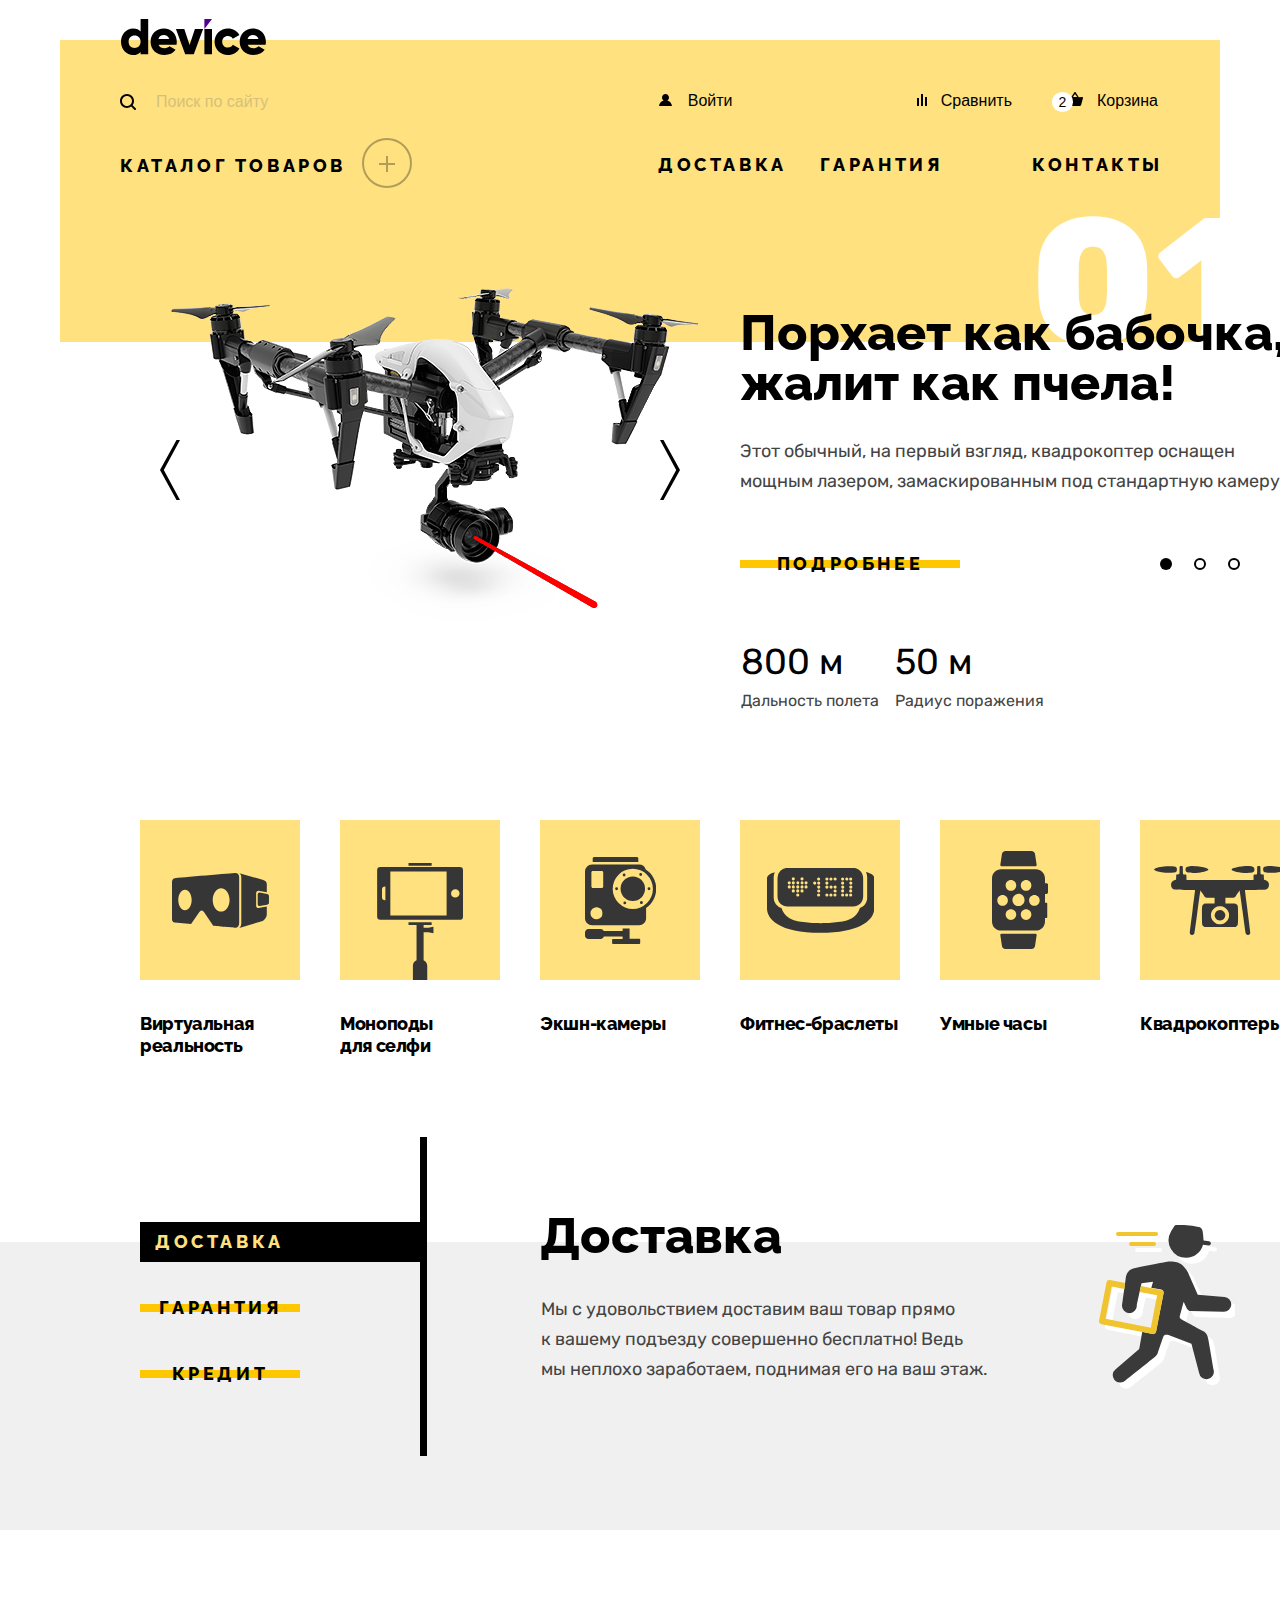
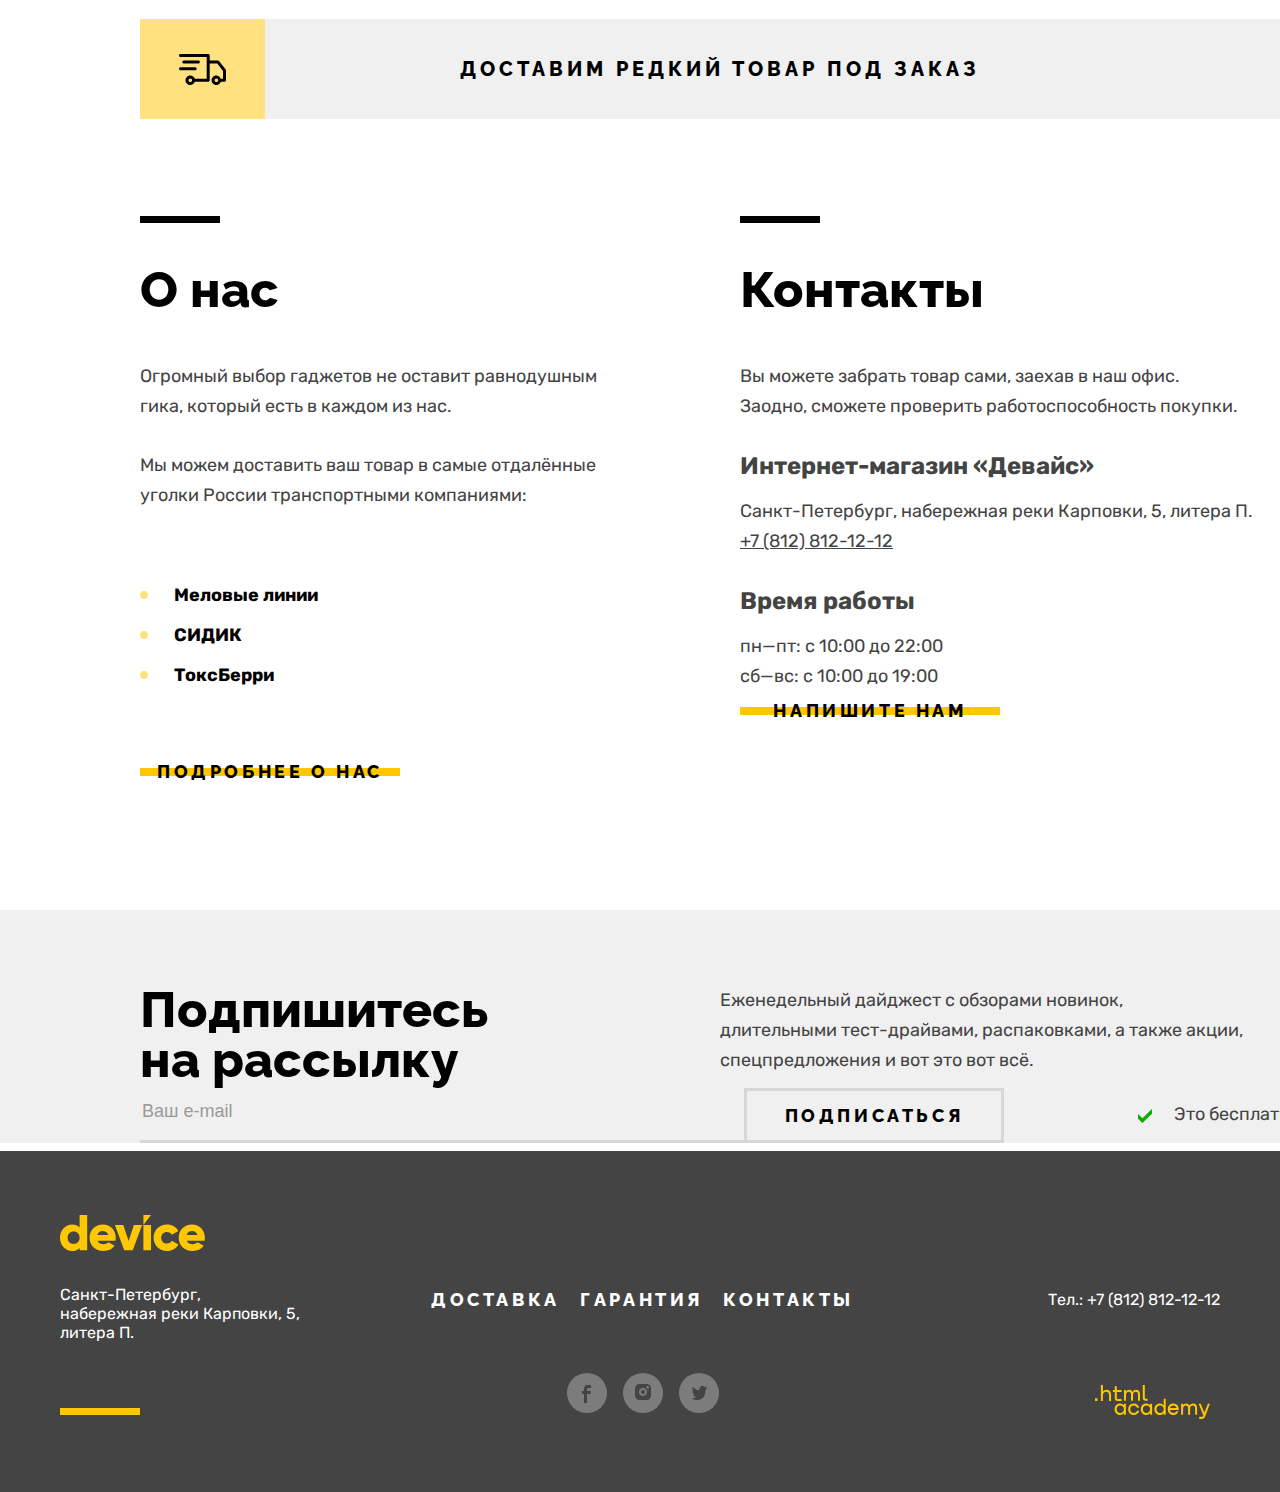
==== index.html @ 09ac743a "то, что есть на данный момент" ====
<!DOCTYPE html>
<html lang="ru">

<head>
  <meta charset="utf-8">
  <title>HTML Academy: Девайс</title>
  <link rel="stylesheet" href="styles/styles.css">
  <link rel="stylesheet" href="styles/styles-modal.css">

</head>

<body>

  <!--====== PAGE-HEADER ======-->
  <header class="page-header">
    <h1 class="visually-hidden">Онлайн-магазин Девайс</h1>
    <div class="header-container">
      <nav class="navigation">
        <a class="logo-device" href="#"><img class="logo" src="images/logo/logo-black.svg"
            alt="Логотип онлайн-магазина Девайс." width="145" height="36"></a>
        <ul class="main-navigation reset-list">
          <li class="navigation-site">
            <form class="search" action="htpps://echo.html-academy.ru//" method="post">
              <div class="search-container">
                <input class="search-box" type="text" id="search-query" name="search-field"
                  placeholder="Поиск по сайту">
                <button class="search-button" type="submit">
                  <span class="search-button-text">Найти</span>
                </button>
              </div>
            </form>
          </li>
          <li class="navigation-site">
            <a class="catalog" href="catalog.html">Каталог товаров</a>

            <!--====== SUBCATALOG ======-->

            <div class="subcatalog-background">
              <ul class="subcatalog reset-list">
                <div class="column-1">
                  <li class="subcatalog-category">

                    <a class="subcatalog-category-item" href="#">Виртуальная реальность</a>
                  </li>
                  <li class="subcatalog-category">

                    <a class="subcatalog-category-item" href="#">Моноподы для селфи</a>
                  </li>
                  <li class="subcatalog-category">

                    <a class="subcatalog-category-item" href="#">Экшн-камеры</a>
                  </li>
                </div>
                <div class="column-2">
                  <li class="subcatalog-category">

                    <a class="subcatalog-category-item" href="#">Фитнес-браслеты</a>
                  </li>
                  <li class="subcatalog-category">

                    <a class="subcatalog-category-item" href="#">Умные часы</a>
                  </li>
                </div>
                <div class="column-3">
                  <li class="subcatalog-category">

                    <a class="subcatalog-category-item" href="#">Квадрокоптеры</a>
                  </li>
                </div>
              </ul>
            </div>
          </li>

        </ul>
      </nav>
      <section class="user-nav">
        <div class="navigation-user-container">
          <h2 class="visually-hidden">Интерфейс пользователя</h2>
          <ul class="navigation-list reset-list">
            <li class="navigation-user">
              <button class="login-link" href="#">
                <span class="navigation-user-text">
                  Войти
                </span>
              </button>
            </li>
            <li class="navigation-user">
              <button class="compare" href="#">
                <span class="navigation-user-text">
                  Сравнить
                </span>
              </button>
            </li>
            <li class="navigation-user">
              <button class="basket navigation-user-text" href="#">
                <span class="counter">2</span>
                Корзина
              </button>

              <!--====== BASKET ======-->
              <div class="basket-popover">
                <div class="basket-wrapper">
                  <div class="basket-content">

                      <ul class="basket-items reset-list">
                        <li class="basket-item">
                          <a class="previev-link" href="product.html">
                            <img class="previev" src="images/catalog/selfi-palka.jpg" alt="Любительская селфи-палка." width="41"
                            height="43">
                          </a>

                          <a class="basket-item-name" href="product.html">Любительская<br>селфи-палка</a>
                          <button class="delete-item">
                            <svg width="11" height="11" viewBox="0 0 26 26" fill="none" xmlns="http://www.w3.org/2000/svg">
                              <path d="M26 3L23 0L13 10L3 0L0 3L10 13L0 23L3 26L13 16L23 26L26 23L16 13L26 3Z" fill="#FFFFFF" />
                            </svg>
                            <span class="visually-hidden">Удалить из корзины.</span>
                          </button>
                        </li>
                        <li class="basket-item">
                          <a class="previev-link" href="product.html">
                          <img class="previev" src="images/catalog/professionalnaya-selfi-palka.jpg"
                            alt="Профессиональная селфи-палка." width="41" height="43">
                          </a>
                          <a class="basket-item-name" href="product.html">Профессиональная селфи-палка</a>
                          <button class="delete-item">
                            <svg width="11" height="11" viewBox="0 0 26 26" fill="none" xmlns="http://www.w3.org/2000/svg">
                              <path d="M26 3L23 0L13 10L3 0L0 3L10 13L0 23L3 26L13 16L23 26L26 23L16 13L26 3Z" fill="#FFFFFF" />
                            </svg>
                            <span class="visually-hidden">Удалить из корзины.</span>
                          </button>
                        </li>
                      </ul>

                    <div class="summ">
                      <p class="goods">Товаров: 2</p>
                      <p class="goods">Сумма: 2000 ₽</p>
                    </div>
                    <button class="open-basket">
                      <span class="open-basket-text">Открыть корзину</span>
                    </button>
                  </div>
                </div>
              </div>
            </li>
          </ul>
        </div>
        <div class="site-nav">
          <h2 class="visually-hidden">Информация</h2>
          <ul class="info-list reset-list">
            <li class="information">
              <a class="information-delivery" href="delivery.html">Доставка</a>
            </li>
            <li class="information">
              <a class="information-guarantee" href="Guarantee.html">Гарантия</a>
            </li>
            <li class="information">
              <a class="information-contacts" href="contacts.html">Контакты</a>
            </li>
          </ul>
        </div>
      </section>
    </div>
  </header>
  <main class="main-container main-index">

    <!--====== SLAIDER ======-->

    <div class="page-container">

      <section class="products-slider active">
        <img class="slider-photo-img" src="images/quadrocopter.png" alt="Квадрокоптер." width="560" height="560">
        <div class="slider-controls">
          <button class="slider-button slider-prev" type="button">
            <span class="visually-hidden">предыдущий товар</span>
          </button>
          <button class="slider-button slider-next" type="button">
            <span class="visually-hidden">следующий товар</span>
          </button>
        </div>

        <div class="slider-info">
          <h2 class="slogan slogan-quadro">Порхает как бабочка, жалит как пчела!</h2>
          <p class="product-description">Этот обычный, на первый взгляд, квадрокоптер оснащен мощным лазером,
            замаскированным под стандартную камеру.</p>
          <div class="slaider-pagination-container">
            <button class="universal-button" type="button">
              <span class="background-universal-button">
                Подробнее
              </span>
              </button>
            <ol class="slaider-pagination reset-list">
              <li class="slaider-pagination-item">
                <button class="slaider-pagination-button-selected reset-list" type="button"></button>
                <span class="visually-hidden">Слайд квадрокоптер</span>
              </li>
              <li class="slaider-pagination-item">
                <button class="slaider-pagination-button reset-list" type="button"></button>
                <span class="visually-hidden">Слайд фитнесс-браслет</span>
              </li>
              <li class="slaider-pagination-item">
                <button class="slaider-pagination-button reset-list" type="button"></button>
                <span class="visually-hidden">Слайд Палка для селфи</span>
              </li>
            </ol>
          </div>
          <table class="item-characteristics">
            <tr class="table-header">
              <td>800 м</td>
              <td>50 м</td>
            </tr>
            <tr class="table-row">
              <td>Дальность полета</td>
              <td>Радиус поражения</td>
            </tr>
          </table>
        </div>
      </section>


      <section class="products-slider unactive">
        <img class="slider-photo-img" src="images/slider-whatch.png" alt="Умные часы." width="560" height="560">
        <div class="slider-controls">
          <button class="slider-button slider-prev" type="button">
            <span class="visually-hidden">предыдущий товар</span>
          </button>
          <button class="slider-button slider-next" type="button">
            <span class="visually-hidden">следующий товар</span>
          </button>
        </div>

        <div class="slider-info">
          <h2 class="slogan slogan-whatch">Худеем<br>правильно!</h2>
          <p class="product-description">Мотивирующие фитнес-браслеты помогут найти в себе силы не пропускать занятия и
            соблюдать диету.</p>
          <div class="slaider-pagination-container">
            <a href="#" class="yellow-button">
              <span class="background-button">
                Подробнее
              </span>
            </a>
            <ol class="slaider-pagination reset-list">
              <li class="slaider-pagination-item">
                <button class="slaider-pagination-button reset-list" type="button"></button>
                <span class="visually-hidden">Слайд квадрокоптер</span>
              </li>
              <li class="slaider-pagination-item">
                <button class="slaider-pagination-button-selected reset-list" type="button"></button>
                <span class="visually-hidden">Слайд фитнесс-браслет</span>
              </li>
              <li class="slaider-pagination-item">
                <button class="slaider-pagination-button reset-list" type="button"></button>
                <span class="visually-hidden">Слайд Палка для селфи</span>
              </li>
            </ol>
          </div>
          <table class="item-characteristics">
            <tr class="table-header">
              <td>48 часов</td>

            </tr>
            <tr class="table-row">
              <td>Без подзарядки</td>

            </tr>
          </table>
        </div>
      </section>


      <section class="products-slider unactive">
        <img class="slider-photo-img" src="images/slider-selfi.png" alt="Селфи-палка." width="560" height="560">
        <div class="slider-controls">
          <button class="slider-button slider-prev" type="button">
            <span class="visually-hidden">предыдущий товар</span>
          </button>
          <button class="slider-button slider-next" type="button">
            <span class="visually-hidden">следующий товар</span>
          </button>
        </div>

        <div class="slider-info">
          <h2 class="slogan slogan-selfi">Делай селфи,<br>как Бен Стиллер!</h2>
          <p class="product-description">Самая длинная палка для селфи доступна в нашем магазине. Восемь (Восемь, Карл!)
            метров длиной и весом всего 5 кг.</p>
          <div class="slaider-pagination-container">
            <a href="#" class="yellow-button">
              <span class="background-button">
                Подробнее
              </span>
            </a>
            <ol class="slaider-pagination reset-list">
              <li class="slaider-pagination-item">
                <button class="slaider-pagination-button reset-list" type="button"></button>
                <span class="visually-hidden">Слайд квадрокоптер</span>
              </li>
              <li class="slaider-pagination-item">
                <button class="slaider-pagination-button reset-list" type="button"></button>
                <span class="visually-hidden">Слайд фитнесс-браслет</span>
              </li>
              <li class="slaider-pagination-item">
                <button class="slaider-pagination-button-selected reset-list" type="button"></button>
                <span class="visually-hidden">Слайд Палка для селфи</span>
              </li>
            </ol>
          </div>
          <table class="item-characteristics">
            <tr class="table-header">
              <td style="width: 158px;">8,5 м</td>
              <td style="width: 138px;">5 кг</td>
              <td style="width: 138px;">Карбон</td>
            </tr>
            <tr class="table-row">
              <td>Длина палки</td>
              <td>Вес палки</td>
              <td>Материал</td>
            </tr>
          </table>
        </div>
      </section>

      <!--====== POPULAR PRODUCTS======-->

      <section class="popular-products-section">
        <h2 class="visually-hidden">Популярные товары</h2>
        <ul class="popular-products reset-list">
          <li class="products-category">
            <div class="background-popular background-popular-vr"></div>
            <a class="products-category-item" href="#">
              Виртуальная реальность
            </a>
          </li>
          <li class="products-category">
            <div class="background-popular background-popular-ms"></div>
            <a class="products-category-item" href="#">
              Моноподы<br>для селфи
            </a>
          </li>
          <li class="products-category">
            <div class="background-popular background-popular-ec"></div>
            <a class="products-category-item" href="#">
              Экшн-камеры
            </a>
          </li>
          <li class="products-category">
            <div class="background-popular background-popular-fb"></div>
            <a class="products-category-item" href="#">
              Фитнес-браслеты
            </a>
          </li>
          <li class="products-category">
            <div class="background-popular background-popular-sw"></div>
            <a class="products-category-item" href="#">
              Умные часы
            </a>
          </li>
          <li class="products-category">
            <div class="background-popular background-popular-qq"></div>
            <a class="products-category-item" href="#">
              Квадрокоптеры
            </a>
          </li>
        </ul>
      </section>

      <!--====== DELIVERY-WARRANTY-CREDIT ======-->

      <section class="service-container">
        <div class="service-container-text">
          <div class="service-item-container">
            <ul class="services reset-list">
              <li class="service-item">
                <button class="service-button active" type="button">
                <span>
                  Доставка
                </span>
                </button>
              </li>
              <li class="service-item">
                <button class="service-button" type="button">
                  <span class="background-service-button">
                    Гарантия
                  </span>
                </button>
              </li>
              <li class="service-item">
                <button class="service-button" type="button">
                  <span class="background-service-button">
                    Кредит
                  </span>
                </button>
              </li>
            </ul>
          </div>
          <div class="delivery active">
            <h2 class="delivery-header">Доставка</h2>
            <p class="about-delivery">
              Мы с удовольствием доставим ваш товар прямо<br>к вашему подъезду совершенно бесплатно! Ведь<br>мы неплохо
              заработаем, поднимая его на ваш этаж.
            </p>
          </div>
          <div class="delivery">
            <h2 class="warranty-header">Гарантия</h2>
            <p class="about-warranty">
              Если из-за возгорания купленного у нас товара у вас сгорит дом — не переживайте, мы выдадим вам новый.
              Товар, не дом, конечно же.
            </p>
          </div>
          <div class="delivery">
            <h2 class="credit-header">Кредит</h2>
            <p class="about-credit">
              Залезть в долговую яму стало проще! Кредитные консультанты подберут для вас наиболее выгодные условия
              кредита. Выгодные для банка, разумеется.
            </p>
          </div>
        </div>
      </section>

      <!--====== DELIVERY RARE ITEM ======-->

      <div class="rare-item">
        <button class="delivery-rare-item">
          <span class="delivery-rare-item-text">
            Доставим редкий товар под заказ
          </span>
          </button>
      </div>

      <!--====== ABOUT COMPANY ======-->

      <div class="about-us-container">
        <section class="advantages">
          <h2 class="about-us">О нас</h2>
          <div class="about-us-description">
            <p class="p">Огромный выбор гаджетов не оставит равнодушным гика, который есть в каждом из нас.</p>
            <p class="p">Мы можем доставить ваш товар в самые отдалённые уголки России транспортными компаниями:</p>
          </div>
          <ul class="transport-companies">
            <li class="company-list">Меловые линии</li>
            <li class="company-list">СИДИК</li>
            <li class="company-list">ТоксБерри</li>
          </ul>
          <button class="universal-button universal-button-about-us" type="button">
            <span class="background-universal-button">
              Подробнее о нас
            </span>
            </button>
        </section>

        <!--====== CONTACTS ======-->

        <section class="contacts">
          <h2 class="contacts-title">Контакты</h2>
          <span class="contacts-title-description">
            Вы можете забрать товар сами, заехав в наш офис.<br>Заодно, сможете проверить работоспособность покупки.
          </span>
          <h3 class="contacts-subtitle">Интернет-магазин «Девайс»</h3>
          <address>
            <p class="contacts-adress reset-list">Санкт-Петербург, набережная реки Карповки, 5, литера П.</p>
            <a class="contacts-phone reset-list" href="tel:88128121212">+7 (812) 812-12-12</a>
          </address>
          <h3 class="working-hours reset-list">Время работы</h3>
          <ul class="contacts-shedule reset-list">
            <li class="contacts-shedule">пн—пт: с 10:00 до 22:00</li>
            <li class="contacts-shedule">сб—вс: с 10:00 до 19:00</li>
          </ul>
          <button class="universal-button universal-button-about-us" type="button">
            <span class="background-universal-button">
              Напишите нам
            </span>
            </button>

        </section>
      </div>

      <!--====== SUBSCRIBE ======-->

      <div class="subscribe-container">
        <section class="subscribe-content">
          <div class="subscribe-text">
            <h2 class="subscribe-title">Подпишитесь<br>на рассылку</h2>
            <span class="why-subscribe">Еженедельный дайджест с обзорами новинок,<br>длительными тест-драйвами,
              распаковками, а также акции, спецпредложения и вот это вот всё.
            </span>
          </div>
          <div class="subscribe-form">
            <form class="e-mail-adress" action="htpps://echo.html-academy.ru//" method="post">

              <input class="address-box" type="text" id="e-mail" name="e-mail-adress" placeholder="Ваш e-mail">
              <button class="subscribe-button" type="submit">
                <span class="subscribe-button-text">Подписаться</span>
              </button>
            </form>

            <span class="its-free">Это бесплатно
            </span>
          </div>
        </section>
      </div>

    </div>
  </main>

  <!--====== FOOTER ======-->

  <footer class="page-footer">
    <div class="page-footer-container">
      <section class="logo-container">
        <h2 class="visually-hidden">Онлайн-магазин Девайс.</h2>
        <img class="logo-footer" src="images/logo/logo-yellow.svg" alt="Логотип онлайн-магазина Девайс." width="145"
          height="36">
        <address class="footer-contacts-address">
          <p class="footer-adress">Санкт-Петербург, набережная реки Карповки, 5, литера П.</p>
        </address>
      </section>
      <section class="footer-customer-information">
        <h2 class="visually-hidden">Информация</h2>
        <ul class="footer-info reset-list">
          <li class="footer-information">
            <a class="footer-services" href="delivery.html">Доставка</a>
          </li>
          <li class="footer-information">
            <a class="footer-services" href="Guarantee.html">Гарантия</a>
          </li>
          <li class="footer-information">
            <a class="footer-services" href="contacts.html">Контакты</a>
          </li>
        </ul>

        <div class="social-media">
          <h2 class="visually-hidden">Социальные сети</h2>
          <ul class="footer-social-media-list reset-list">
            <li class="footer-social-media-item">
              <a aria-label="Переход на страницу facebook" class="media-button button-fb"
                href="htpps://facebook.com/htmlcademy/"></a>
            </li>
            <li class="footer-social-media-item">
              <a aria-label="Переход на страницу instagram" class="media-button button-inst"
                href="htpps://instagram.com/htmlcademy/"></a>
            </li>
            <li class="footer-social-media-item">
              <a aria-label="Переход на страницу twitter" class="media-button button-tw" href="htpps://twitter.com/htmlcademy/"></a>
            </li>
          </ul>
        </div>
      </section>
      <section class="footer-phone-container">
        <h2 class="visually-hidden">Телефон онлайн-магазина Девайс.</h2>
        <a aria-label="Позвонить в онлайн-магазин Девайс." class="footer-phone" href="tel:88128121212"> Тел.: +7 (812)
          812-12-12</a>
        <a aria-label="Переход на переход на сайт HTML-Академии" class="logo-html-academy" href="htpps://htmlcademy.ru/">
          <img class="made-in" src="images/logo/html-academy.svg" alt="Логотип HTML-Академия." width="115"
            height="34"></a>
      </section>
    </div>
  </footer>

  <!--====== MODAL ======-->

<section class="modal-window">
  <div class="modal-wrapper">
    <form class="modal">
      <header class="modal-header">
        <h3 class="modal-header-text">
          Доставка под заказ
        </h3>
        <button class="cross" type="button"></button>
      </header>
      <main class="modal-main">
        <div class="form-item width-360">
          <header class="modal-name">
            Ваше имя
          </header>
          <main>
            <input class="modal-input" type="text" placeholder="Имя Фамилия">
          </main>
          <footer class="red-text">
            Пожалуйста, представьтесь
          </footer>
        </div>
        <div class="form-item width-360">
          <header class="modal-e-mail">
            Ваш e-mail:
          </header>
          <main>
            <input class="modal-input" type="text" placeholder="krasotka92@mail.ru">
          </main>
          <footer>
            Забавный у вас адрес
          </footer>
        </div>
        <div class="form-item width-560">
          <header>
            Что нужно привезти:
          </header>
          <main>
            <input class="modal-input" type="text" placeholder="В свободной форме">
          </main>
        </div>
        <div class="form-item form-counter width-160">
          <header class="quantity">
            Количество:
            <button class="info-icon" type="button"></span>
              <span class="modal-pop-up">
                Постараемся найти, сколько нужно. Привезём сколько получится по требованиям к провозу багажа.
              </span>
          </header>

          <main>
            <button class="minus" type="button">
              <svg class="minus-icon" svg width="16" height="2" viewBox="0 0 16 2" fill="none" xmlns="http://www.w3.org/2000/svg">
                <path d="M16 0H0V2H16V0Z" fill="black"/>
              </svg>
              <span class="visually-hidden">Убавить</span>
            </button>
            <input type="text" value="1">
            <button class="plus" type="button">
              <svg class="plus-minus" width="16" height="16" viewBox="0 0 16 16" fill="none" xmlns="http://www.w3.org/2000/svg">
                <path d="M16 7H9V0H7V7H0V9H7V16H9V9H16V7Z" fill="black"/>
                </svg>
              <span class="visually-hidden">Добавить</span>
            </button>
          </main>
        </div>
      </main>
      <footer>
        <button type="submit" class="service-button service-button-modal" type="button">
          <span class="background-service-button">
            Отправить
          </span>
        </button>
      </footer>
    </form>
  </div>
</section>
</body>

</html>
---- styles/styles.css ----
/* ====== FONTS ====== */

@font-face {
  font-family: "rubik";
  font-style: normal;
  font-weight: 400;
  src: url("../fonts/rubik/rubik-400.woff2") format("woff2");
  font-display: swap;
}
@font-face {
  font-family: "rubik";
  font-style: normal;
  font-weight: 700;
  src: url("../fonts/rubik/rubik-700.woff2") format("woff2");
  font-display: swap;
}
@font-face {
  font-family: "rubik";
  font-style: normal;
  font-weight: 800;
  src: url("../fonts/rubik/rubik-800.woff2") format("woff2");
  font-display: swap;
}
@font-face {
  font-family: "raleway";
  font-style: normal;
  font-weight: 800;
  src: url("../fonts/raleway/raleway-800.woff2") format("woff2");
  font-display: swap;
}

/* ====== GLOBAL ====== */

html {
  height: 100%;
}

body {
  display: flex;
  margin: 0;
  padding: 0;
  flex-direction: column;
  font-family: "rubik", "verdana", sans-serif;
  font-size: 18px;
  color: #444444;
  background: #ffffff;
  height: 100%;
}
button {
  border: 0;
  padding: 0;
  outline: 0;
  background-color: transparent;
}

.main-container {
  flex-grow: 1;
  width: 100%;
}

.page-container {
  margin: 0 auto;
}

.visually-hidden {
  position: absolute;
  width: 1px;
  height: 1px;
  margin: -1px;
  border: 0;
  padding: 0;
  clip: rect(0 0 0 0);
  overflow: hidden;
}

.reset-list {
  margin: 0;
  padding: 0;
  list-style: none;
}

/* ====== BUTTONS ====== */

.universal-button {
  display: inline-block;
  position: relative;
  height: 40px;
  width: 220px;
  text-align: center;
  line-height: 20px;
  border: none;
  background: none;
  padding: 0px;
  font-family: "raleway", "verdana", sans-serif;
  font-weight: 800;
  font-style: normal;
  font-size: 18px;
  letter-spacing: 0.2em;
  text-transform: uppercase;
  color: #000000;
  border: none;
  outline: none;
}

.background-universal-button {
  position: absolute;
  display: flex;
  justify-content: center;
  align-items: center;
   width: 100%;
  height: 8px;
  background-color: #ffc700;
  content: " ";
  z-index: 0;
  border: none;
  outline: none;
  transform: translateY(-50%);
}

.universal-button:focus > .background-universal-button {
  background-color: #AF4FFF;
}
.universal-button:hover > .background-universal-button {
  background-color: #ffc700;
  padding: 15px 0;
}
.universal-button:active {
  opacity: 0.3;
}

/* ====== PAGE-HEADER ====== */

.page-header {
  display: flex;
  justify-content: center;
  width: 100%;
}

.header-container {
  display: flex;
  margin: 0 auto;
  margin-top: 40px;
  color: #000000;
  background-color: #ffe17f;
  width: 1160px;
  justify-content: space-between;
}

.navigation-content {
  display: flex;
  background-color: #ffe17f;
}

.navigation {
  position: relative;
  display: flex;
  flex-direction: column;
  padding-right: 23px;
}

.user-nav {
  display: flex;
  flex-direction: column;
  margin-top: 42px;
  margin-bottom: 156px;
  padding-right: 40px;
  width: 100%;
}
.navigation-user:nth-child(1) {
  margin-right: 127px;
}
.navigation-user:nth-child(3) {
  position: relative;
  margin-right: 3px;
}

.navigation-user-container {
  margin-bottom: 23px;

 }

.main-navigation {
  display: flex;
  flex-direction: column;
  margin-top: 20px;
}

.logo-device {
  display: block;
  height: 36px;
  width: 145px;
  padding: 10px;
  margin-top: -31px;
  margin-left: 51px;
}
.logo-device:focus {
  display: block;
  outline: 2px solid #af4fff;
  border-radius: 20px;
}
.navigation-site:nth-child(1) {
  margin-left: 44px;
}
.navigation-site:nth-child(2) {
  margin-left: 50px;
}

.search {
  position: relative;
}
.search::before {
  position: absolute;
  content: url("../images/search.svg");
  width: 16px;
  height: 16px;
  left: 16px;
  z-index: 5;
  top: 8px;
}
.search-container {
  display: flex;
  position: relative;
}
.search-box:focus {
  outline: 2px solid #af4fff;
  border-radius: 20px;
}
.search-box:not(:placeholder-shown) + .search-button {
  display: block;
  outline: 2px solid #000000;
}
.search-box:not(:placeholder-shown) {
  outline: 2px solid #000000;
  border-radius: 20px;
}
.search-box {
  width: 460px;
  border: 0;
  padding-left: 52px;
  padding-top: 10px;
  padding-bottom: 10px;
  background-color: #ffe17f;
}
.search-box::placeholder {
  font-size: 16px;
  line-height: 19px;
  opacity: 0.3;
}
.search-box:hover::placeholder {
  opacity: 0.6;
}

.search-button {
  display: none;
  position: absolute;
  outline: 2px solid #000000;
  border: 0;
  border-radius: 0px 20px 20px 0px;
  padding-top: 8px;
  padding-bottom: 9px;
  width: 158px;
  background-color: #ffe17f;
  font-size: 16px;
  right: 0px;
  top: 0px;
}

.search-button:hover {
  background-color: #000000;
  color: #ffffff;
  border: 0;
}
.search-button:active {
  background-color: #000000;
  color: rgba(255, 255, 255, 0.3);
  border: 0;
}
.search-button:focus {
  color: 2px solid #af4fff;
  border: 0;
}
.catalog:focus {
  outline: 2px solid #af4fff;
  border-radius: 20px;
}
.catalog:hover::before {
  border: 2px solid #000000;
}
.catalog:hover::after {
  content: "";
  background-color: black;
  width: 16px;
  height: 2px;
  margin-top: 8px;
  opacity: 1;
}

.catalog:active {
  opacity: 0.3;
}
.catalog:active::before {
  border: 2px solid #000000;
  opacity: 0.3;
}
.catalog:active::after {
  content: "";
  background-color: black;
  width: 16px;
  height: 2px;
  margin-top: 8px;
}
.catalog:focus:hover {
  outline: none;
  border: none;
}
.catalog {
  position: relative;
  display: block;
  font-family: "raleway", "verdana", sans-serif;
  font-style: normal;
  font-weight: 800;
  font-size: 18px;
  letter-spacing: 0.2em;
  text-transform: uppercase;
  color: #000000;
  text-decoration: none;
  padding: 10px;
  margin-top: 25px;
  width: 230px;
}

.catalog::after {
  position: absolute;
  content: url("../images/plus.svg");
  width: 16px;
  height: 16px;
  left: 269px;
  opacity: 0.3;
}

.catalog::before {
  content: "";
  border: 2px solid rgba(0, 0, 0, 0.3);
  border-radius: 50%;
  width: 46px;
  height: 46px;
  float: right;
  position: absolute;
  margin-left: 242px;
  margin-top: -17px;
}

.login-link::before {
  content: url("../images/user.svg");
  width: 13px;
  height: 12px;
  padding-right: 12px;
}

.login-link {

  padding: 10px;
  padding-left: 18px;
  padding-right: 20px;
}
.login-link:hover {
  opacity: 0.6;
}
.login-link:active {
  opacity: 0.3;
}
.login-link:focus {
  outline: 2px solid #af4fff;
  border-radius: 20px;
}

.compare {
  padding: 10px;
  padding-left: 16px;
  padding-right: 18px;
}
.compare:hover {
  opacity: 0.6;
}
.compare:active {
  opacity: 0.3;
}
.compare:focus {
  outline: 2px solid #af4fff;

  border-radius: 20px;
}

.compare::before {
  content: url("../images/compare.svg");
  width: 10px;
  height: 12px;
  padding-right: 10px;
}

.basket {
padding: 10px;
  position: relative;
  padding-left: 15px;
  padding-right: 19px;
  background-color: transparent;
  border: none;

}
.counter {
  background-color: #ffffff;
  border-radius: 50%;
  display: inline-block;
  font-size: 14px;
  padding: 2px 7px;
  position: absolute;
  left: 0px;
  top: 10px;
}
.basket:before {
  content: url("../images/basket.svg");
  width: 16px;
  height: 14px;
  margin-right: 10px;
}
.basket:focus {
  outline: 2px solid #af4fff;
  box-sizing: border-box;
  border-radius: 20px;
}

.user-link,
.navigation-user-text,
.exit {
  font-size: 16px;
  text-decoration: none;
  color: #000000;
}

.info-list li:nth-child(1) {
  display: flex;
  margin-right: -57px;
}

.info-list li:nth-child(2) {
  display: flex;

}

.information-contacts {
  display: flex;
  justify-content: flex-end;
  padding-left: 4px;
}
.information {
  position: relative;

}

.information-delivery,
.information-guarantee,
.information-contacts {
  font-family: "raleway", "verdana", sans-serif;
  font-style: normal;
  font-weight: 800;
  font-size: 18px;
  letter-spacing: 0.2em;
  text-decoration: none;
  text-transform: uppercase;
  padding: 11px 17px;
  text-align: center;
  box-sizing: border-box;
  color: #000000;
}


.information-delivery::after {
  display: none;
  position: absolute;
  content: "";
  background-color: #000000;
  width: 125px;
  height: 3px;
  bottom: 0;
  left: 17px;
}
.information-guarantee::after {
  display: none;
  position: absolute;
  content: "";
  background-color: #000000;
  width: 125px;
  height: 3px;
  bottom: 0;
  left: 15px;
}
.information-contacts::after {
  display: none;
  position: absolute;
  content: "";
  background-color: #000000;
  width: 125px;
  height: 3px;
  bottom: 0;
  right: 22px;
}


.information-delivery:focus,
.information-guarantee:focus,
.information-contacts:focus {
  outline: 2px solid #af4fff;
  border-radius: 20px;
}
.information-delivery:focus:hover,
.information-guarantee:focus:hover,
.information-contacts:focus:hover {
  border: none;
  outline: none;
}
.information-delivery:focus-visible,
.information-guarantee:focus-visible,
.information-contacts:focus-visible {
  border: none;
}

.information-delivery:hover::after,
.information-guarantee:hover::after,
.information-contacts:hover::after {
  display: block;
}

.information-delivery:active::after,
.information-guarantee:active::after,
.information-contacts:active::after {
   display: block;
  opacity: 0.3;
}
.information-delivery:active,
.information-guarantee:active,
.information-contacts:active {
  opacity: 0.3;
}


.main-index {
  color: #444444;
  background-color: #ffffff;
}

/* ====== SLAIDER ====== */

.products-slider {
  display: flex;
  margin: 0 auto;
  padding: 0;
  justify-content: space-between;
  width: 1160px;
  position: relative;
  align-items: center;
  margin-top: -152px;
  margin-bottom: 70px;
}
.products-slider.unactive {
  display: none;
}

.slider-controls {
  justify-content: space-between;
  position: absolute;
  width: 560px;
  display: flex;
}

.slider-photo-img {
  display: block;
  margin: 0;
  padding: 0;
}

.slider-button {
  border: 0;
  background: none;
  display: flex;
  justify-content: space-between;
  content: url("../images/left-tall-arrow.svg");
  padding: 10px;
  margin: 0 10px;
}

.slider-button:hover {
  opacity: 0.6;
}
.slider-button:focus-visible {
  outline: 2px solid #af4fff;
  border-radius: 6px;
}
.slider-button:active {
  opacity: 0.3;
}

.slider-next {
  transform: rotate(180deg);
}

.slider-info {
  margin-top: 86px;
  width: 560px;
}

.slogan {
  position: relative;
  font-family: "raleway", "verdana", sans-serif;
  font-weight: 800;
  font-size: 50px;
  line-height: 50px;
  color: #000000;
  margin: 0;
  margin-bottom: 28px;
  z-index: 10;
}
.slogan-quadro::before {
  content: "01";
  width: 250px;
  height: 135px;
  color: #ffffff;
  float: right;
  font-family: "rubik", "verdana", sans-serif;
  font-style: normal;
  font-weight: 800;
  font-size: 180px;
  line-height: 30px;
  position: absolute;
  z-index: -1;
  margin-top: -40px;
  margin-left: 290px;
}

.slogan-whatch::before {
  content: "02";
  width: 250px;
  height: 135px;
  color: #ffffff;
  float: right;
  font-family: "rubik", "verdana", sans-serif;
  font-style: normal;
  font-weight: 800;
  font-size: 180px;
  line-height: 30px;
  position: absolute;
  z-index: -1;
  margin-top: -40px;
  margin-left: 265px;
}
.slogan-selfi::before {
  content: "03";
  width: 250px;
  height: 135px;
  color: #ffffff;
  float: right;
  font-family: "rubik", "verdana", sans-serif;
  font-style: normal;
  font-weight: 800;
  font-size: 180px;
  line-height: 30px;
  position: absolute;
  z-index: -1;
  margin-top: -40px;
  margin-left: 265px;
}

.product-description {
  font-family: "rubik", "verdana", sans-serif;
  font-style: normal;
  font-weight: normal;
  font-size: 18px;
  line-height: 30px;
  color: #444444;
  margin: 0;
  margin-bottom: 48px;
}

.slaider-pagination-container {
  display: flex;
  justify-content: space-between;
  align-items: center;
}

.slaider-pagination {
  display: flex;
  justify-content: space-between;
  min-width: 80px;
  margin-right: 60px;
}

.slaider-pagination-button {
  display: block;
  box-sizing: border-box;
  width: 12px;
  height: 12px;
  border-radius: 50%;
  border: black;
  background-color: #ffffff;
}
.slaider-pagination-button-selected {
  display: block;
  box-sizing: border-box;
  width: 12px;
  height: 12px;
  border-radius: 50%;
  background-color: black;
}
.slaider-pagination-button {
  box-sizing: border-box;
  width: 12px;
  height: 12px;
  border-radius: 50%;
  border: 2px solid #000000;
}
.slaider-pagination-button:focus {
  border: 2px solid #AF4FFF;
}
.slaider-pagination-button:hover {
  opacity: 0.6;
}
.slaider-pagination-button:hover {
  opacity: 0.3;
}
.item-characteristics {
  margin-top: 55px;
  min-width: 320px;
  border-collapse: collapse;
}

.table-header {
  font-family: "rubik", "verdana", sans-serif;
  font-style: normal;
  font-weight: 400;
  font-size: 36px;
  color: #000000;
  width: 160px;
}

.table-row {
  font-family: "rubik", "verdana", sans-serif;
  font-size: 16px;
  line-height: 32px;
}

/* ====== POPULAR PRODUCTS ====== */

.popular-products-section {
  width: 1160px;
  margin: 0% auto;
  margin-bottom: 162px;
}

.popular-products {
  display: grid;
  grid-template-columns: 160px 160px 160px 160px 160px 160px;
  grid-template-rows: 160px 60px;
  gap: 40px;
}

.background-popular {
  grid-row-start: 1;
  grid-column-start: 1;
  grid-column-end: 5;
  background-color: #ffe17f;
  width: 160px;
  height: 160px;
  margin-bottom: 33px;

}
.background-popular:hover {
  background: #FFC700;
}
.products-category-item:focus {
  color: #AF4FFF;
  outline: none;
  border: none;
}
.products-category-item:focus {
 opacity: 0.3;
  outline: none;
  border: none;
}

.background-popular-vr {
  background-image: url("../images/virtual.svg");
  background-repeat: no-repeat;
  background-position: center;

}

.background-popular-ms {
  background-image: url("../images/monopod-vector.svg");
  background-repeat: no-repeat;
  background-position: center bottom;
}

.background-popular-ec {
  background-image: url("../images/camera.svg");
  background-repeat: no-repeat;
  background-position: center;
}

.background-popular-fb {
  background-image: url("../images/fitness-braslet.svg");
  background-repeat: no-repeat;
  background-position: center;
}

.background-popular-sw {
  background-image: url("../images/watch.svg");
  background-repeat: no-repeat;
  background-position: center;
}

.background-popular-qq {
  background-image: url("../images/quadcopter.svg");
  background-repeat: no-repeat;
  background-position: center;
}

.products-category-item {
  font-family: "raleway", "verdana", sans-serif;
  font-weight: 800;
  font-size: 18px;
  letter-spacing: -0.02em;
  color: #000000;
  text-decoration: none;
}

/* ====== DELIVERY-WARRANTY-CREDIT ====== */

.service-container {
  display: flex;
  width: 100%;
  min-height: 288px;
  margin: 0 auto;
  background-color: #f0f0f0;
  align-items: center;
}

.service-container-text {
  display: flex;
  width: 1160px;
  margin: 0 auto;
  margin-top: -100px;
}

.background-popular {
  background-color: #ffe17f;
}

.services {
  display: flex;
  flex-direction: column;
  flex: 0 0 100%;
  margin-top: 85px;
}

.service-item {
  margin-bottom: 26px;
}

.delivery.active {
  max-width: 880px;
  display: block;
}
.delivery {
  max-width: 880px;
  display: none;
}

.delivery-header {
  font-family: "raleway", "verdana", sans-serif;
  font-weight: 800;
  line-height: 50px;
  font-size: 50px;
  color: #000000;
  padding-left: 113px;
  width: 695px;
  margin-top: -6px;
}

.delivery-header::after {
  content: url("../images/delivery-man.svg");
  width: 136px;
  height: 164px;
  float: right;
  margin-top: 14px;
}
.about-delivery {
  padding-left: 114px;
  width: 497px;
  line-height: 30px;
  margin-top: -8px;
}

.warranty-header {
  font-family: "raleway", "verdana", sans-serif;
  font-weight: 800;
  line-height: 50px;
  font-size: 50px;
  color: #000000;
  padding-left: 113px;
  width: 679px;
  margin-top: -6px;
}
.warranty-header::after {
  content: url("../images/warranty.svg");
  width: 163px;
  height: 188px;
  float: right;
  margin-top: -10px;
}
.about-warranty {
  padding-left: 114px;
  width: 497px;
  line-height: 30px;
  margin-top: -8px;
}

.credit-header {
  font-family: "raleway", "verdana", sans-serif;
  font-weight: 800;
  line-height: 50px;
  font-size: 50px;
  color: #000000;
  padding-left: 113px;
  width: 670px;
  margin-top: -6px;
}
.credit-header::after {
  content: url("../images/credit.svg");
  width: 136px;
  height: 164px;
  float: right;
  margin-top: -12px;
}
.about-credit {
  padding-left: 114px;
  width: 497px;
  line-height: 30px;
  margin-top: -8px;
}

.service-item-container {
  display: flex;
  width: 280px;
  border-right: 7px solid #000000;
  min-height: 319px;
  margin-top: -80px;
}

.service-button {
  display: inline-block;
  position: relative;
  height: 40px;
  width: 160px;
  text-align: center;
  line-height: 20px;
  border: none;
  background: none;
  padding: 0px;

  font-family: "raleway", "verdana", sans-serif;
  font-weight: 800;
  font-style: normal;
  font-size: 18px;
  letter-spacing: 0.2em;
  text-transform: uppercase;
  color: #000000;
  border: none;
  outline: none;
}

.service-button:hover {
  background-color: #ffc700;
  border: none;
  outline: none;
}

.service-button span {
  position: relative;
  z-index: 10;
}

.service-button:before,
.service-button:focus:hover:before {
  position: absolute;
  top: 50%;
  left: 0px;
  transform: translateY(-50%);
  width: 100%;
  height: 8px;
  background-color: #ffc700;

  content: " ";

  z-index: 0;
  border: none;
  outline: none;
}

.service-button:focus:before {
  background-color: #af4fff;
  border: none;
  outline: none;
}

.service-button.active {
  color: #ffe17f;
  width: 100%;
  text-align: left;
  padding-left: 15px;
  background-color: black;
}

.service-button.active:before {
  display: none;
}

/* ====== DELIVERY RARE ITEM ====== */

.rare-item {
  display: flex;
  justify-content: center;
  margin: 0% auto;
  margin-top: 89px;
  background-color: #f0f0f0;
  width: 1160px;
  height: 100px;
}


.delivery-rare-item::before {
  content: url("../images/delivery-van.svg");
  width: 47px;
  height: 31px;
  background-color: #ffe17f;
  padding-top: 35px;
  padding-bottom: 34px;
  padding-left: 39px;
  padding-right: 39px;
  float: left;
position: absolute;
left: 0;
top: 0;
}

.delivery-rare-item {
  position: relative;
  width: 100%;
}

.delivery-rare-item-text {
  font-family: "raleway", "verdana", sans-serif;
  font-weight: 800;
  font-size: 20px;
  line-height: 23px;
  text-align: center;
  letter-spacing: 0.2em;
  text-transform: uppercase;
  text-decoration: none;
  color: #000000;
}

.delivery-rare-item::after {
  position: absolute;
  content: url("../images/info.svg");
  width: 40px;
  height: 40px;
  float: right;
  right: 33px;
      top: 30px;
}
.delivery-rare-item:focus {
  box-sizing: border-box;
  outline: 5px solid #AF4FFF;
}
.delivery-rare-item:hover::before {
  background-color: #FFC700;
}
.delivery-rare-item:hover::after {
  color: #000000;
  background-color: #ebebeb;
  border-radius: 50%;
}
.delivery-rare-item:active {
  opacity: 0.6;
}
.delivery-rare-item:focus:hover,
.delivery-rare-item:focus-visible {
  outline: none;
}


/* ====== ABOUT COMPANY ====== */

.about-us-container {
  display: flex;
  background-color: #ffffff;
  margin: 0 auto;
  width: 1160px;
  margin-bottom: 83px;
}

.advantages {
  width: 497px;
  margin-right: 103px;
  position: relative;
  padding-bottom: 30px;
}

.about-us {
  font-family: "raleway", "verdana", sans-serif;
  font-weight: 800;
  font-size: 50px;
  line-height: 50px;
  color: #000000;
  margin-top: 146px;
  margin-bottom: 46px;
}

.about-us::before {
  content: "";
  width: 80px;
  height: 7px;
  float: left;
  background-color: #000000;
  margin-top: -49px;
}

.transport-companies {
  display: flex;
  flex-direction: column;
  min-height: 130px;
  font-weight: bold;
  font-size: 18px;
  color: #000000;
  margin-top: 65px;
  margin-left: 0;
  margin-bottom: 47px;
  padding: 0;
  list-style: none;
}

.company-list {
  margin: 9px 0px;
}
.company-list::before {
  content: "";
  float: left;
  width: 8px;
  height: 8px;
  background-color: #ffe17f;
  border-radius: 50%;
  margin-top: 7px;
  margin-right: 26px;
}

.p {
  margin-bottom: 29px;
}
.universal-button-about-us {
  width: 260px;
}

/* ====== CONTACTS ====== */
.contacts {
  display: flex;
  flex-direction: column;
  position: relative;
  padding-bottom: 30px;
}

.contacts-title {
  font-family: "raleway", "verdana", sans-serif;
  font-weight: 800;
  font-size: 50px;
  line-height: 50px;
  color: #000000;
  margin-top: 146px;
  margin-bottom: 46px;
}

.contacts-title::before {
  content: "";
  width: 80px;
  height: 7px;
  float: left;
  background-color: #000000;
  margin-top: -49px;
}

.contacts-subtitle {
  font-weight: bold;
  font-size: 24px;
  line-height: 30px;
  color: #444444;
  margin-top: 30px;
  margin-bottom: 15px;
}

.about-us-description,
.contacts-title-description {
  line-height: 30px;
}

.working-hours {
  font-weight: bold;
  font-size: 24px;
  line-height: 30px;
  color: #444444;
  margin-top: 30px;
  margin-bottom: 15px;
}

.contacts-shedule {
  line-height: 30px;
}

.address,
.contacts-adress,
.contacts-phone {
  font-style: normal;
  line-height: 30px;
}

.contacts-phone {
  font-size: 18px;
  text-decoration: none;
  text-decoration-line: underline;
  color: #444444;
}

/* ====== SUBSCRIBE ====== */

.subscribe-container {
  min-width: 100%;
  margin: 0% auto;
  background-color: #f0f0f0;
}

.subscribe-content {
  display: flex;
  width: 1160px;
  flex-direction: column;
 padding-left: 140px;
 padding-right: 140px;
 padding-top: 75px;
  }

.subscribe-text {
  display: flex;
}

.e-mail-adress {
  display: flex;
}

.subscribe-title {
  font-family: "raleway", "verdana", sans-serif;
  font-style: normal;
  font-weight: 800;
  font-size: 50px;
  line-height: 50px;
  color: #000000;
  flex: 0 1 50%;
  margin: 0;
}

.why-subscribe {
  line-height: 30px;
  flex: 0 1 50%;

}

.subscribe-form {
  display: flex;
 width: 100%;
  justify-content: space-between;
}

.address-box {
  display: block;
  border: 0px;
  background: none;
  border-bottom: 3px solid rgba(0, 0, 0, 0.1);
  width: 600px;
}

.address-box::placeholder {
  font-size: 18px;
  line-height: 30px;
  color: #444444;
  height: 55px;
  opacity: 0.5;
  margin: 0;
  padding: 0;
}

.subscribe-button {
  display: block;
  border: 3px solid rgba(0, 0, 0, 0.1);
  margin-top: 3px;
  padding: 0;
  width: 260px;
  height: 55px;
}

.subscribe-button-text {
  font-family: "raleway", "verdana", sans-serif;
  font-style: normal;
  font-weight: 800;
  font-size: 18px;
  text-align: center;
  letter-spacing: 0.2em;
  text-transform: uppercase;
  color: #000000;

}

.its-free {
  align-self: center;
}

.its-free::before {
  content: url("../images/check.svg");
  width: 14px;
  height: 14px;
  float: left;
  margin-right: 22px;
  margin-top: 3px;
}


/* ====== FOOTER ====== */

.page-footer {
  min-width: 100%;
  background: #444444;
  color: #ffffff;
  margin: 0 auto;
}

.page-footer-container {
  display: flex;
  justify-content: space-between;
  width: 1160px;
  margin: 0% auto;
}

.logo-container {
  padding-top: 64px;
  margin-right: 123px;
}

.logo-footer {
  margin-bottom: 29px;
}

.footer-contacts-address::after {
  content: "";
  width: 80px;
  height: 7px;
  float: left;
  background-color: #ffc700;
  margin-top: 66px;
  margin-bottom: 77px;
}

.footer-customer-information {
  display: flex;
  flex-direction: column;
  width: 458px;
  padding-top: 138px;
  margin: 0;
}

.footer-info {
  display: flex;
  justify-content: space-between;
}

.footer-phone-container {
  display: flex;
  flex-direction: column;
  align-items: flex-end;
  width: 293px;
  padding-top: 139px;
  margin-left: 77px;
}

.footer a {
  font-size: 16px;
}

.footer-adress {
  font-style: normal;
  font-weight: normal;
  font-size: 16px;
  color: #ffffff;
  text-decoration: none;
  line-height: 19px;
  margin: 0;
  padding: 0;
  width: 240px;
}

.footer-phone {
  font-family: "rubik", "verdana", sans-serif;
  font-style: normal;
  font-weight: normal;
  font-size: 16px;
  text-decoration: none;
  color: #ffffff;
  margin-bottom: 66px;
}

.footer-services {
  position: relative;
  font-family: "raleway", "verdana", sans-serif;
  font-style: normal;
  font-weight: 800;
  font-size: 18px;
  text-align: center;
  letter-spacing: 0.2em;
  text-transform: uppercase;
  text-decoration: none;
  color: #ffffff;
  width: 148px;
  padding: 8px;
}

.social-media {
  display: flex;
  justify-content: center;
}

.footer-social-media-list {
  display: flex;
  justify-content: center;
  margin-top: 62px;
}
.media-button {
  position: relative;
  width: 40px;
  height: 40px;
  display: flex;
  background-color: rgb(255, 255, 255, 0.3);
  width: 40px;
  height: 40px;
  border-radius: 50%;
  margin: 0 8px;
}
.button-fb::before {
  position: absolute;
  content: url("../images/facebook.svg");
  width: 9px;
  height: 18px;
  float: right;
  left: 15px;
  top: 12px;
}

.button-inst::before {
  position: absolute;
  content: url("../images/instagram.svg");
  width: 16px;
  height: 16px;
  float: right;
  left: 12px;
      top: 10px;
}

.button-tw::before {
  position: absolute;
  content: url("../images/twitter.svg");
  width: 15px;
  height: 14px;
  float: right;
  left: 13px;
  top: 10px;
}
.logo-html-academy {
  padding: 10px;
}
.logo-html-academy:focus {
  outline: 2px solid #AF4FFF;
  box-sizing: border-box;
  border-radius: 10px;
  border: none;
}
.logo-html-academy:hover {

}
.logo-html-academy:active {

}
.footer-services::after {
  display: none;
  content: "";
  background-color: #FFC700;
  width: 125px;
  height: 2px;
position: absolute;
bottom: 0;
left: 9px;
}
.footer-services:focus {
  outline: 2px solid #AF4FFF;
  box-sizing: border-box;
  border-radius: 25px;
  border: none;
}
.footer-services:hover {
  color: #FFC700;
  }
.footer-services:hover::after {
  display: block;
}
.footer-services:hover::active {
  display: block;
 opacity: 0.3;
}
.footer-services:active {
  color: #FFC700;
  opacity: 0.3;
}

.footer-services:focus:active {
outline: none;
}
.footer-services:focus:hover {
  outline: none;
  }
.media-button:focus {
outline: 5px solid #AF4FFF;
border-radius: 50%;
background-color: transparent;
}
.media-button:hover {
  background-color: #FFC700;

    }
.media-button:active {
background-color: #FFC700;
opacity: 0.6;
  }
.media-button:focus:active {
  outline: none;
}
/* ====== CATALOG PAGE ====== */

/* ====== CATALOG HEADER ====== */

.catalog-page-header {
  display: flex;
  flex-direction: column;
  flex-wrap: wrap;
  justify-content: center;
  width: 100%;
}

.header-content {
  width: 100%;
  max-width: 1160px;
  display: flex;
  flex-direction: column;
  margin: 0 auto;
  margin-top: 40px;
  color: #000000;
}

.user-nav-catalog {
  display: flex;
  flex: 0 1 50%;
  flex-direction: column;
  margin: 0;
  margin-top: 48px;
  width: 560px;
  margin-bottom: 53px;
  margin-left: 24px;
}

.navigation-list {
  display: flex;
  justify-content: space-between;
padding-right: 23px;
width: 100%;
}

.info-list {
  display: flex;
  justify-content: space-between;
}
.user-link::before {
  content: url("../images/user.svg");
  width: 13px;
  height: 12px;
  padding-right: 12px;
}

.exit {
  font-size: 16px;
  color: #000000;
  opacity: 0.3;
  margin-left: -23px;
}

.inner-header {
  display: flex;
  flex-direction: column;
  justify-content: center;
  padding: 0;
  width: 1160px;
  background-color: #ffffff;
  margin-bottom: 14px;
  padding-left: 60px;
  margin-top: 37px;
}

.monopods-title {
  margin-top: 37px;
  margin-bottom: 14px;
  padding-left: 60px;
  margin: 0 auto;
  width: 1160px;
}

.inner-header-title {
  font-family: "raleway", "verdana", sans-serif;
  font-style: normal;
  font-weight: 800;
  font-size: 50px;
  line-height: 50px;
  color: #000000;
  margin: 0;
}

/* ====== BREADCRUMBS ====== */

.breadcrumbs-link {
  font-size: 16px;
  color: #000000;
  opacity: 0.6;
  text-decoration: none;
}

.breadcrumbs {
  display: flex;
  margin-bottom: 36px;
  margin-top: 21px;
  line-height: 19px;
}
.bradcrumbs-item {
  margin-right: 35px;
}

/* ====== MAIN-CATALOG ====== */

.main-inner {
  position: relative;
  display: flex;
  justify-content: center;
  width: 100%;
}

.main-inner .background {
  position: absolute;
  display: flex;
  width: 100%;
  height: 100%;
  z-index: -1;
}

.main-inner .background .background-left {
  flex: 0 0 30%;
  background: #ebebeb;
}

.main-inner .background .background-left .background-header {
  height: 70px;
  width: 100%;
  background-color: #dcdcdc;
}

.main-inner .background .background-right {
  flex: 0 0 70%;
  background-color: white;
}

.main-inner .background .background-right .background-header {
  height: 70px;
  width: 100%;
  background-color: #ebebeb;
}

.main-inner > .content {
  display: flex;
  width: 100%;
  max-width: 1160px;
}

/* ====== FILTERS ====== */

.main-inner > .content > .filters {
  flex: 0 0 30%;
  background-color: #ebebeb;
}

.main-inner > .content > .filters .filters-header {
  background: #dcdcdc;
}

.main-inner > .content > .filters .filters-main {
  width: 100%;
  background: #ebebeb;
}

.filter-body {
  padding-top: 83px;
  padding-left: 60px;
  width: 200px;
}

.filters-header {
  font-family: "raleway", "verdana", sans-serif;
  font-style: normal;
  font-weight: 800;
  font-size: 16px;
  letter-spacing: 0.2em;
  text-transform: uppercase;
  color: #000000;
  padding-bottom: 25px;
  padding-top: 25px;
  padding-left: 60px;
}

.filter-title {
  background: #dcdcdc;
  font-size: 16px;
  color: #000000;
}

.filter {
  font-family: "raleway", "verdana", sans-serif;
  font-style: normal;
  font-weight: 800;
  font-size: 16px;
  letter-spacing: 0.2em;
  color: #000000;
}

.catalog-filter-title {
  font-weight: bold;
  font-size: 18px;
  letter-spacing: -0.02em;
  color: #000000;
}

/* ====== SORTING ====== */

.main-inner > .content > .content {
  flex: 0 0 70%;
}

.main-inner > .content > .content .content-header {
  background: #ebebeb;
}

.content-header {
  display: flex;
}

.sort {
  font-family: "raleway", "verdana", sans-serif;
  font-style: normal;
  font-weight: 800;
  font-size: 16px;
  letter-spacing: 0.2em;
  text-transform: uppercase;
  color: #000000;
  padding-bottom: 25px;
  padding-top: 25px;
  padding-left: 75px;
}

/* ====== PRODUCT CARD ====== */
.catalog-list {
  display: flex;
  flex-wrap: wrap;
  margin-left: 72px;
  margin-top: 69px;
  justify-content: space-between;
  max-width: 825px;
}

.content-main {
  display: flex;
  flex-wrap: wrap;
}

.products-cards {
  margin-left: 72px;
  width: 760px;
}

.catalog-item-link {
  font-weight: bold;
  font-size: 18px;
  letter-spacing: -0.02em;
  color: #000000;
  text-decoration: none;
}

.catalog-item-price {
  font-size: 18px;
  text-align: right;
  color: #444444;
}

/* ====== SHOW MORE ====== */

.show-more {
  display: flex;
  justify-content: center;
  max-width: 760px;
  font-family: "raleway", "verdana", sans-serif;
  font-style: normal;
  font-weight: 800;
  font-size: 16px;
  text-transform: uppercase;
  color: #000000;
}

/* ====== PAGINATION ====== */

.pagination {
  display: flex;
  justify-content: center;
  max-width: 760px;
}

.pagination-link {
  font-family: "raleway", "verdana", sans-serif;
  font-style: normal;
  font-weight: 800;
  font-size: 16px;
  letter-spacing: 0.2em;
  text-transform: uppercase;
  color: #000000;
  text-decoration: none;
  opacity: 0.3;
}

.flip,
.pagination-next {
  font-family: "raleway", "verdana", sans-serif;
  font-style: normal;
  font-weight: 800;
  font-size: 16px;
  letter-spacing: 0.2em;
  text-transform: uppercase;
  color: #000000;
  text-decoration: none;
}

/* ====== SUBCATALOG ====== */
.subcatalog-background {
display: none;
  position: absolute;
  width: 1160px;
  background-color: #ffe17f;
  left: 0;
  z-index: 11;
  top: 149px;
}
.subcatalog {
  font-size: 16px;
  line-height: 18px;
  display: flex;
  padding-left: 50px;
  margin-top: 35px;
  margin-bottom: 38px;
}
.column-1 {
  width: 220px;
  margin-right: 20px;
}
.column-2 {
  width: 200px;
  margin-right: 1px;
}
.subcatalog-category {
  margin-bottom: 18px;
}
.subcatalog-category-item {
  text-decoration: none;
  font-size: 16px;
  line-height: 18px;
  color: #000000;
  padding: 0px 10px 0px 10px;
}
.subcatalog-category-item:focus {
  outline: 2px solid #af4fff;
  border-radius: 20px;
}
.subcatalog-category-item:hover {
  opacity: 0.6;
}
.subcatalog-category-item:active {
  opacity: 0.3;
}
.subcatalog-category-item:focus:hover {
  outline: none;
}



/* ====== BASKET ====== */
.basket-popover {
  display: none;
  position: absolute;
  z-index: 110;
  right: -85px;
  top: 20px;
}

.basket-wrapper {
  position: relative;
  display: flex;
  width: 320px;
  min-height: 135px;
  background-color: black;
  margin: 20px;

}
.basket-wrapper::before {
  content: url("../images/triangle.svg");
  position: absolute;
  right: 50%;
  top: -17px;
}
.basket-content {
  display: flex;
  flex-direction: column;
 width: 100%;
  background-color: black;
}
.basket-item:nth-child(1) {
  border-bottom: 1px solid rgba(255, 255, 255, 0.1);
}
.basket-item {
    display: flex;
  justify-content: space-between;
  align-items: center;
  font-size: 16px;
line-height: 20px;
color: #FFFFFF;
padding: 20px 15px 20px 20px;
 }
 .basket-item-name {
   width: 180px;
   margin: 0;
 }
 .basket-item-name:focus-visible {
  border: none;
  outline: none;
}
.basket-item-name:focus {
  color: #AF4FFF;
}
 .basket-item-name:hover {
  opacity: 0.6;
  outline: none;
 }

.basket-item-name:active {
  opacity: 0.3;
  outline: none;
}
.basket-item-name {
  text-decoration: none;
  color: #FFFFFF;
}

.previev-link {
  display: flex;
  padding: 0;
  margin: 0;
}
.previev-link:focus-visible {
  outline: none;
  border: none;
 }
 .previev-link:focus {
  outline: 5px solid #AF4FFF;
 }
.previev-link:hover {
  opacity: 0.6;
}

.previev-link:active {
  opacity: 0.3;
}
 .delete-item {
  margin-top: -15px;
  padding: 7px;
 }
 .delete-item:focus {
  outline: 2px solid #AF4FFF;
  border-radius: 50%;

  width: 25px;
  height: 25px;
 }
 .delete-item:hover {
  opacity: 0.6;
}
.delete-item:active {
  opacity: 0.3;
}
 .summ {
  display: flex;
  justify-content: space-between;
  background-color: #1A1A1A;
  padding: 0 20px;
  margin-bottom: 5px;
 }
.goods {
  color: #FFFFFF;
  font-size: 16px;
line-height: 20px;
  margin: 0;
  padding: 10px 0;
}
 .open-basket {
  background-color: #FFFFFF;
  width: 280px;
  padding: 15px 0;
  margin: 20px;
 }
 .open-basket:focus {
  outline: 5px solid #AF4FFF;
 }
 .open-basket:hover {
  background: #FFE17F;
 }
 .open-basket:active {
  background: #FFE17F;
  opacity: 0.6;
 }
 .open-basket:focus:hover {
 outline: none;
 }
 .open-basket-text {
  font-family: "raleway", "verdana", sans-serif;
  font-style: normal;
  font-weight: 800;
  font-size: 18px;
  line-height: 21px;
  text-align: center;
  letter-spacing: 0.2em;
  text-transform: uppercase;
  color: #000000;
 }
---- styles/styles-modal.css ----
/* ====== FONTS ====== */

@font-face {
  font-family: "rubik";
  font-style: normal;
  font-weight: 400;
  src: url("../fonts/rubik/rubik-400.woff2") format("woff2");
  font-display: swap;
}
@font-face {
  font-family: "rubik";
  font-style: normal;
  font-weight: 700;
  src: url("../fonts/rubik/rubik-700.woff2") format("woff2");
  font-display: swap;
}
@font-face {
  font-family: "rubik";
  font-style: normal;
  font-weight: 800;
  src: url("../fonts/rubik/rubik-800.woff2") format("woff2");
  font-display: swap;
}
@font-face {
  font-family: "raleway";
  font-style: normal;
  font-weight: 800;
  src: url("../fonts/raleway/raleway-800.woff2") format("woff2");
  font-display: swap;
}

/* ====== MODAL ====== */


.modal-window {
  display: none;
}

.modal-wrapper {

  position: fixed;
  display: flex;
  justify-content: center;
  width: 100%;
  height: 100%;
  background-color: rgba(255, 255, 255, 0.5);
  z-index: 100;
}


.modal {
  flex: 0 0 920px;
  height: 580px;
  margin: auto;
  border: 10px solid black;
  background-color: white;
  box-sizing: border-box;
  padding: 65px 69px 65px 68px;
}

.modal-header {
  display: flex;
  justify-content: space-between;
  margin-bottom: 54px;
}

.modal-header-text {
  font-family: "raleway", "verdana", sans-serif;
  font-style: normal;
  font-weight: 800;
  font-size: 50px;
  line-height: 50px;
  margin: 0px;
}

.cross {
  display: flex;
  justify-content: center;
  align-items: center;
  width: 60px;
  height: 60px;
border: none;
  margin-right: -17px;
  background-color: transparent;
}

.cross:hover {
  opacity: 0.5;
}

.cross:focus {
  box-sizing: border-box;
  border: 5px solid #af4fff;
  border-radius: 50%;
  outline: none;
}

.cross:focus:hover {
  border: none;
}

.cross:active {
  opacity: 0.2;
}

.cross:after {
  width: 26 px;
  height: 26 px;
  content: url("../images/cross.svg");
}

main {
  display: flex;
  flex-wrap: wrap;
  justify-content: space-between;
  margin-bottom: 8px;
}

.form-item {
  display: flex;
  flex-direction: column;
  justify-content: flex-start;
  align-items: stretch;

  height: 124px;
  margin-bottom: 10px;
}

.form-item header,
.form-item main,
.form-item footer {
  margin: 0px;
}

.form-item header {
  flex: 0 0 34px;
}

.form-item main {
  flex: 0 0 60px;
}

.form-item main input {
  font-family: "rubik", "verdana", sans-serif;
  font-style: normal;
  font-weight: normal;
  font-size: 16px;
  line-height: 20px;

  width: 100%;
  height: 100%;
  padding: 0px 50px 0px 20px;

  border: none;
  background-color: #f0f0f0;
  color: rgba(0, 0, 0, 0.6);
}

.form-item main input:focus {
  outline: none;
}

.form-item.form-counter main {
  display: flex;
  flex-wrap: nowrap;
  flex-direction: row;
  background-color: #f0f0f0;
}

.form-item.form-counter main > * {
  display: block;
  flex: 0 0 33%;
  width: 33%;
  padding: 0px;
  margin: 0px;
  border: none;
  margin: 0 1px;
}

.form-item.form-counter main input {
  text-align: center;
}

.form-item footer {
  font-family: "rubik", "verdana", sans-serif;
  font-style: normal;
  font-weight: normal;
  font-size: 14px;
  line-height: 20px;
margin-top: 8px;
  flex: 0 0 30px;
}

.width-360 {
  flex: 0 0 360px;
}

.width-360 {
  flex: 0 0 360px;
}

.width-560 {
  flex: 0 0 560px;
}

.width-160 {
  position: relative;
  flex: 0 0 160px;
}

.red-text {
  color: #ff3d3d;
}
.service-button.service-button-modal {
  width: 200px;
}
.plus svg {
  padding-top: 7px;
      padding-right: 4px;
      opacity: 0.3;
}
.minus svg {
  opacity: 0.3;
}

.quantity {
  display: flex;
}

.info-icon {
  background-image: url("../images/info-no-bcg.svg");
  background-repeat: no-repeat;
  background-position: center;
  background-color: #FFE17F;
  width: 26px;
  height: 26px;
  border-radius: 50%;
  margin-left: 12px;
  outline: 0;
  border: none;
}


.modal-pop-up {
display: none;
  position: absolute;
  background: #000000;
  color: #FFFFFF;
  font-family: "rubik", "verdana", sans-serif;
font-style: normal;
font-weight: normal;
font-size: 16px;
line-height: 20px;
width: 162px;
top: 35px;
right: -14px;
padding: 19px;
text-align: left;
}

.modal-pop-up::before {

  content: url("../images/triangle.svg");
  position: absolute;
  top: -15px;
  right: 35px;
}

.info-icon:hover .modal-pop-up {
  display: block;
}

.modal-name {
  position: relative;
}
.modal-name::after {
  position: absolute;
  content: url("../images/user-modal.svg");
width: 13px;
height: 12px;
right: 19px;
    bottom: -33px;
}
.modal-e-mail {
  position: relative;
}
.modal-e-mail::after {
  position: absolute;
  content: url("../images/envelope.svg");
right: 21px;
    bottom: -43px;
}
.modal-input:hover {
  background-color: #EBEBEB;
}
.modal-input:focus {
 border: 5px solid #AF4FFF;
 box-sizing: border-box;
}
.modal-input:active {
  background-color: #FFFFFF;
border: 3px solid #000000;
box-sizing: border-box;
 }
 .modal-input:focus:hover {
  background-color: #FFFFFF;
border: 3px solid #000000;
box-sizing: border-box;
 }
 .modal-input:invalid {
  border: 3px solid #FF3D3D;
  box-sizing: border-box;
 }


 .plus:focus,
 .minus:focus {

  outline: 2px solid #AF4FFF;
  box-sizing: border-box;

 }
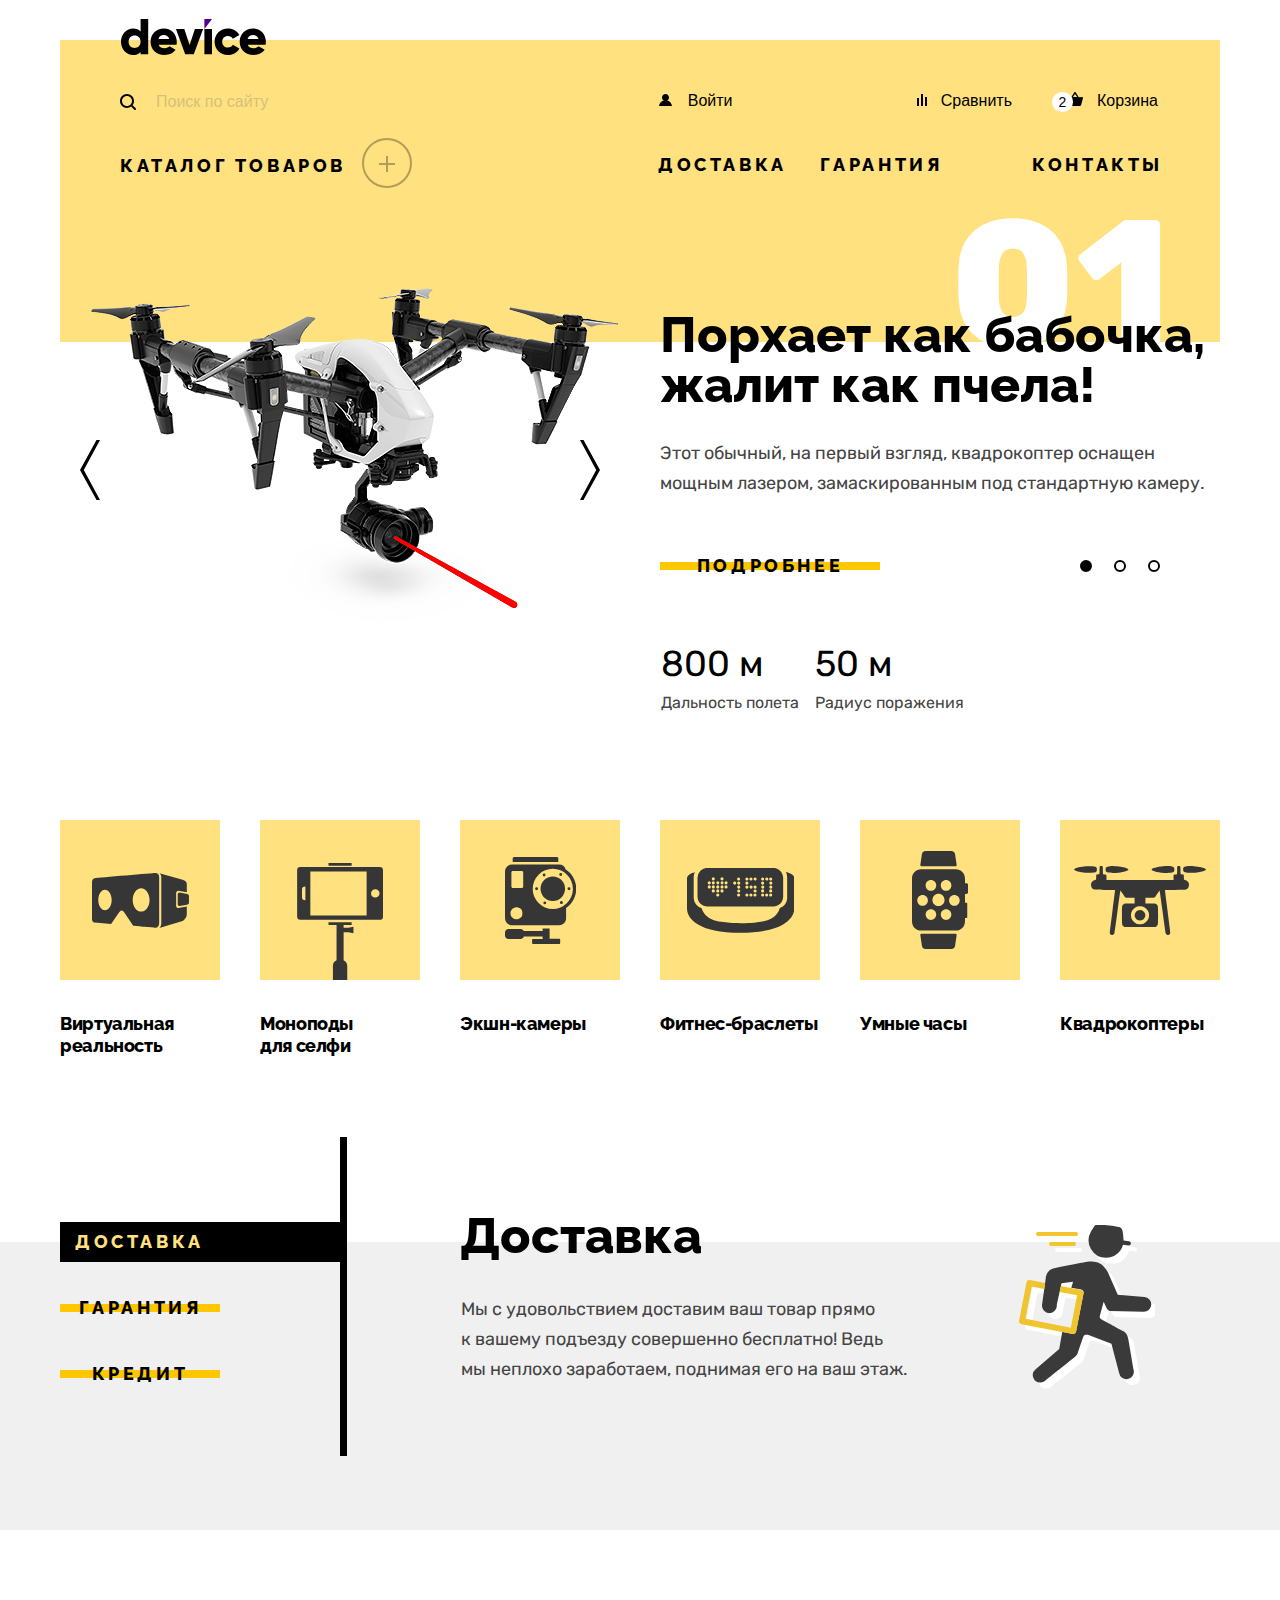
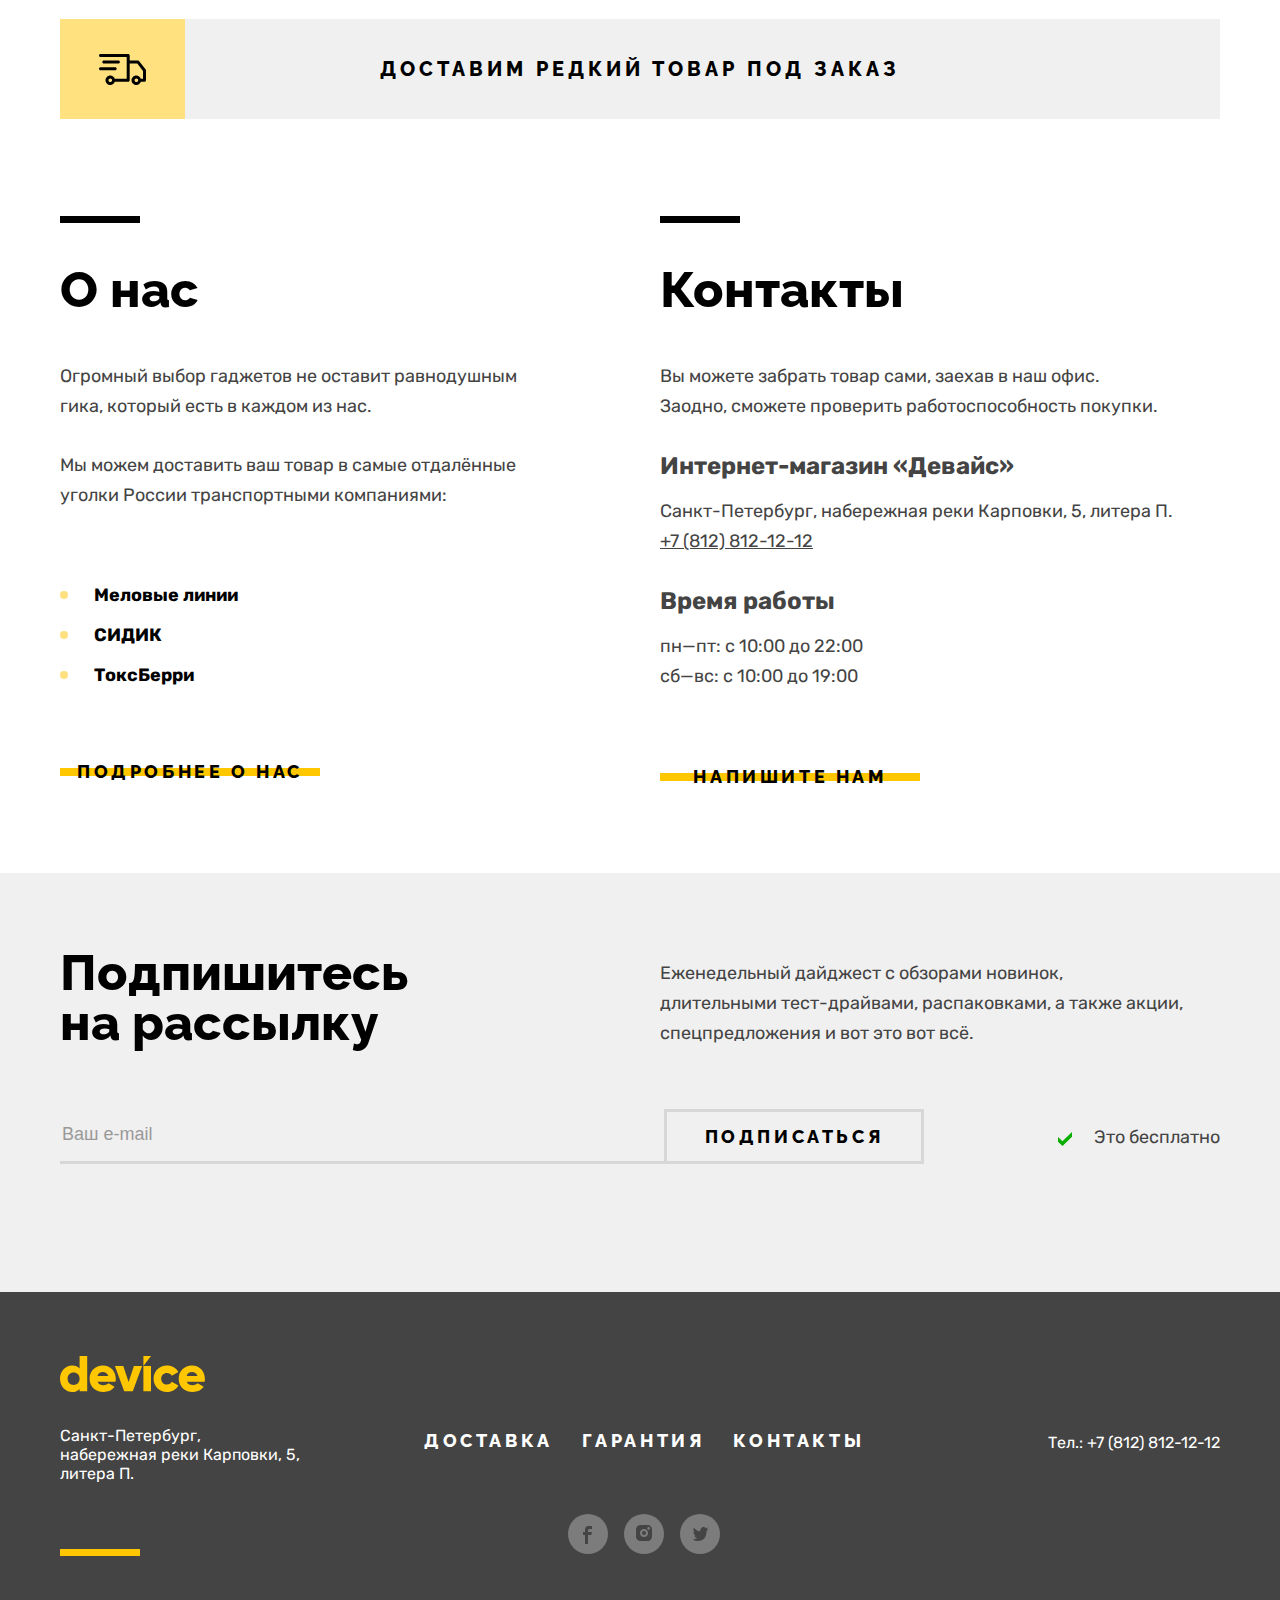
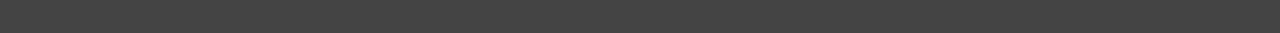
==== commit 9f54bb92: "свежий пул" ====
--- a/index.html
+++ b/index.html
@@ -102,35 +102,39 @@
                 <div class="basket-wrapper">
                   <div class="basket-content">
 
-                      <ul class="basket-items reset-list">
-                        <li class="basket-item">
-                          <a class="previev-link" href="product.html">
-                            <img class="previev" src="images/catalog/selfi-palka.jpg" alt="Любительская селфи-палка." width="41"
-                            height="43">
-                          </a>
-
-                          <a class="basket-item-name" href="product.html">Любительская<br>селфи-палка</a>
-                          <button class="delete-item">
-                            <svg width="11" height="11" viewBox="0 0 26 26" fill="none" xmlns="http://www.w3.org/2000/svg">
-                              <path d="M26 3L23 0L13 10L3 0L0 3L10 13L0 23L3 26L13 16L23 26L26 23L16 13L26 3Z" fill="#FFFFFF" />
-                            </svg>
-                            <span class="visually-hidden">Удалить из корзины.</span>
-                          </button>
-                        </li>
-                        <li class="basket-item">
-                          <a class="previev-link" href="product.html">
+                    <ul class="basket-items reset-list">
+                      <li class="basket-item">
+                        <a class="previev-link" href="product.html">
+                          <img class="previev" src="images/catalog/selfi-palka.jpg" alt="Любительская селфи-палка."
+                            width="41" height="43">
+                        </a>
+
+                        <a class="basket-item-name" href="product.html">Любительская<br>селфи-палка</a>
+                        <button class="delete-item">
+                          <svg width="11" height="11" viewBox="0 0 26 26" fill="none"
+                            xmlns="http://www.w3.org/2000/svg">
+                            <path d="M26 3L23 0L13 10L3 0L0 3L10 13L0 23L3 26L13 16L23 26L26 23L16 13L26 3Z"
+                              fill="#FFFFFF" />
+                          </svg>
+                          <span class="visually-hidden">Удалить из корзины.</span>
+                        </button>
+                      </li>
+                      <li class="basket-item">
+                        <a class="previev-link" href="product.html">
                           <img class="previev" src="images/catalog/professionalnaya-selfi-palka.jpg"
                             alt="Профессиональная селфи-палка." width="41" height="43">
-                          </a>
-                          <a class="basket-item-name" href="product.html">Профессиональная селфи-палка</a>
-                          <button class="delete-item">
-                            <svg width="11" height="11" viewBox="0 0 26 26" fill="none" xmlns="http://www.w3.org/2000/svg">
-                              <path d="M26 3L23 0L13 10L3 0L0 3L10 13L0 23L3 26L13 16L23 26L26 23L16 13L26 3Z" fill="#FFFFFF" />
-                            </svg>
-                            <span class="visually-hidden">Удалить из корзины.</span>
-                          </button>
-                        </li>
-                      </ul>
+                        </a>
+                        <a class="basket-item-name" href="product.html">Профессиональная селфи-палка</a>
+                        <button class="delete-item">
+                          <svg width="11" height="11" viewBox="0 0 26 26" fill="none"
+                            xmlns="http://www.w3.org/2000/svg">
+                            <path d="M26 3L23 0L13 10L3 0L0 3L10 13L0 23L3 26L13 16L23 26L26 23L16 13L26 3Z"
+                              fill="#FFFFFF" />
+                          </svg>
+                          <span class="visually-hidden">Удалить из корзины.</span>
+                        </button>
+                      </li>
+                    </ul>
 
                     <div class="summ">
                       <p class="goods">Товаров: 2</p>
@@ -188,10 +192,10 @@
               <span class="background-universal-button">
                 Подробнее
               </span>
-              </button>
+            </button>
             <ol class="slaider-pagination reset-list">
               <li class="slaider-pagination-item">
-                <button class="slaider-pagination-button-selected reset-list" type="button"></button>
+                <button class="slaider-pagination-button-selected slaider-pagination-button reset-list" type="button"></button>
                 <span class="visually-hidden">Слайд квадрокоптер</span>
               </li>
               <li class="slaider-pagination-item">
@@ -325,38 +329,50 @@
         <h2 class="visually-hidden">Популярные товары</h2>
         <ul class="popular-products reset-list">
           <li class="products-category">
-            <div class="background-popular background-popular-vr"></div>
             <a class="products-category-item" href="#">
+              <div class="background-popular">
+                <img src="images/virtual.svg" alt="Виртуальная реальность." width="97" height="55">
+              </div>
               Виртуальная реальность
             </a>
           </li>
           <li class="products-category">
-            <div class="background-popular background-popular-ms"></div>
             <a class="products-category-item" href="#">
+              <div class="background-popular">
+                <img class="img-minipod" src="images/monopod-vector.svg" alt="Моноподы для селфи." width="86" height="117">
+              </div>
               Моноподы<br>для селфи
             </a>
           </li>
           <li class="products-category">
-            <div class="background-popular background-popular-ec"></div>
             <a class="products-category-item" href="#">
+              <div class="background-popular">
+                <img src="images/camera.svg" alt="Экшн-камеры." width="71" height="87">
+              </div>
               Экшн-камеры
             </a>
           </li>
           <li class="products-category">
-            <div class="background-popular background-popular-fb"></div>
             <a class="products-category-item" href="#">
+              <div class="background-popular">
+                <img src="images/fitness-braslet.svg" alt="Фитнес-браслеты." width="107" height="65">
+              </div>
               Фитнес-браслеты
             </a>
           </li>
           <li class="products-category">
-            <div class="background-popular background-popular-sw"></div>
             <a class="products-category-item" href="#">
+              <div class="background-popular">
+                <img src="images/watch.svg" alt="Умные часы." width="56" height="98">
+              </div>
               Умные часы
             </a>
           </li>
           <li class="products-category">
-            <div class="background-popular background-popular-qq"></div>
             <a class="products-category-item" href="#">
+              <div class="background-popular">
+                <img src="images/quadcopter.svg" alt="Квадрокоптеры." width="132" height="69">
+              </div>
               Квадрокоптеры
             </a>
           </li>
@@ -371,9 +387,9 @@
             <ul class="services reset-list">
               <li class="service-item">
                 <button class="service-button active" type="button">
-                <span>
-                  Доставка
-                </span>
+                  <span>
+                    Доставка
+                  </span>
                 </button>
               </li>
               <li class="service-item">
@@ -423,7 +439,7 @@
           <span class="delivery-rare-item-text">
             Доставим редкий товар под заказ
           </span>
-          </button>
+        </button>
       </div>
 
       <!--====== ABOUT COMPANY ======-->
@@ -444,7 +460,7 @@
             <span class="background-universal-button">
               Подробнее о нас
             </span>
-            </button>
+          </button>
         </section>
 
         <!--====== CONTACTS ======-->
@@ -468,7 +484,7 @@
             <span class="background-universal-button">
               Напишите нам
             </span>
-            </button>
+          </button>
 
         </section>
       </div>
@@ -539,7 +555,8 @@
                 href="htpps://instagram.com/htmlcademy/"></a>
             </li>
             <li class="footer-social-media-item">
-              <a aria-label="Переход на страницу twitter" class="media-button button-tw" href="htpps://twitter.com/htmlcademy/"></a>
+              <a aria-label="Переход на страницу twitter" class="media-button button-tw"
+                href="htpps://twitter.com/htmlcademy/"></a>
             </li>
           </ul>
         </div>
@@ -548,91 +565,94 @@
         <h2 class="visually-hidden">Телефон онлайн-магазина Девайс.</h2>
         <a aria-label="Позвонить в онлайн-магазин Девайс." class="footer-phone" href="tel:88128121212"> Тел.: +7 (812)
           812-12-12</a>
-        <a aria-label="Переход на переход на сайт HTML-Академии" class="logo-html-academy" href="htpps://htmlcademy.ru/">
-          <img class="made-in" src="images/logo/html-academy.svg" alt="Логотип HTML-Академия." width="115"
-            height="34"></a>
+        <a aria-label="Переход на переход на сайт HTML-Академии" class="logo-html-academy"
+          href="htpps://htmlcademy.ru/">
+
+          </a>
       </section>
     </div>
   </footer>
 
   <!--====== MODAL ======-->
 
-<section class="modal-window">
-  <div class="modal-wrapper">
-    <form class="modal">
-      <header class="modal-header">
-        <h3 class="modal-header-text">
-          Доставка под заказ
-        </h3>
-        <button class="cross" type="button"></button>
-      </header>
-      <main class="modal-main">
-        <div class="form-item width-360">
-          <header class="modal-name">
-            Ваше имя
-          </header>
-          <main>
-            <input class="modal-input" type="text" placeholder="Имя Фамилия">
-          </main>
-          <footer class="red-text">
-            Пожалуйста, представьтесь
-          </footer>
-        </div>
-        <div class="form-item width-360">
-          <header class="modal-e-mail">
-            Ваш e-mail:
-          </header>
-          <main>
-            <input class="modal-input" type="text" placeholder="krasotka92@mail.ru">
-          </main>
-          <footer>
-            Забавный у вас адрес
-          </footer>
-        </div>
-        <div class="form-item width-560">
-          <header>
-            Что нужно привезти:
-          </header>
-          <main>
-            <input class="modal-input" type="text" placeholder="В свободной форме">
-          </main>
-        </div>
-        <div class="form-item form-counter width-160">
-          <header class="quantity">
-            Количество:
-            <button class="info-icon" type="button"></span>
-              <span class="modal-pop-up">
-                Постараемся найти, сколько нужно. Привезём сколько получится по требованиям к провозу багажа.
-              </span>
-          </header>
-
-          <main>
-            <button class="minus" type="button">
-              <svg class="minus-icon" svg width="16" height="2" viewBox="0 0 16 2" fill="none" xmlns="http://www.w3.org/2000/svg">
-                <path d="M16 0H0V2H16V0Z" fill="black"/>
-              </svg>
-              <span class="visually-hidden">Убавить</span>
-            </button>
-            <input type="text" value="1">
-            <button class="plus" type="button">
-              <svg class="plus-minus" width="16" height="16" viewBox="0 0 16 16" fill="none" xmlns="http://www.w3.org/2000/svg">
-                <path d="M16 7H9V0H7V7H0V9H7V16H9V9H16V7Z" fill="black"/>
+  <section class="modal-window">
+    <div class="modal-wrapper">
+      <form class="modal">
+        <header class="modal-header">
+          <h3 class="modal-header-text">
+            Доставка под заказ
+          </h3>
+          <button class="cross" type="button"></button>
+        </header>
+        <main class="modal-main">
+          <div class="form-item width-360">
+            <header class="modal-name">
+              Ваше имя
+            </header>
+            <main>
+              <input class="modal-input" type="text" placeholder="Имя Фамилия">
+            </main>
+            <footer class="red-text">
+              Пожалуйста, представьтесь
+            </footer>
+          </div>
+          <div class="form-item width-360">
+            <header class="modal-e-mail">
+              Ваш e-mail:
+            </header>
+            <main>
+              <input class="modal-input" type="text" placeholder="krasotka92@mail.ru">
+            </main>
+            <footer>
+              Забавный у вас адрес
+            </footer>
+          </div>
+          <div class="form-item width-560">
+            <header>
+              Что нужно привезти:
+            </header>
+            <main>
+              <input class="modal-input" type="text" placeholder="В свободной форме">
+            </main>
+          </div>
+          <div class="form-item form-counter width-160">
+            <header class="quantity">
+              Количество:
+              <button class="info-icon" type="button"></span>
+                <span class="modal-pop-up">
+                  Постараемся найти, сколько нужно. Привезём сколько получится по требованиям к провозу багажа.
+                </span>
+            </header>
+
+            <main>
+              <button class="minus" type="button">
+                <svg class="minus-icon" svg width="16" height="2" viewBox="0 0 16 2" fill="none"
+                  xmlns="http://www.w3.org/2000/svg">
+                  <path d="M16 0H0V2H16V0Z" fill="black" />
                 </svg>
-              <span class="visually-hidden">Добавить</span>
-            </button>
-          </main>
-        </div>
-      </main>
-      <footer>
-        <button type="submit" class="service-button service-button-modal" type="button">
-          <span class="background-service-button">
-            Отправить
-          </span>
-        </button>
-      </footer>
-    </form>
-  </div>
-</section>
+                <span class="visually-hidden">Убавить</span>
+              </button>
+              <input type="text" value="1">
+              <button class="plus" type="button">
+                <svg class="plus-minus" width="16" height="16" viewBox="0 0 16 16" fill="none"
+                  xmlns="http://www.w3.org/2000/svg">
+                  <path d="M16 7H9V0H7V7H0V9H7V16H9V9H16V7Z" fill="black" />
+                </svg>
+                <span class="visually-hidden">Добавить</span>
+              </button>
+            </main>
+          </div>
+        </main>
+        <footer>
+          <button type="submit" class="service-button service-button-modal" type="button">
+            <span class="background-service-button">
+              Отправить
+            </span>
+          </button>
+        </footer>
+      </form>
+    </div>
+  </section>
 </body>
 
 </html>
--- a/styles/styles.css
+++ b/styles/styles.css
@@ -100,6 +100,7 @@
   color: #000000;
   border: none;
   outline: none;
+  cursor: pointer;
 }
 
 .background-universal-button {
@@ -107,7 +108,7 @@
   display: flex;
   justify-content: center;
   align-items: center;
-   width: 100%;
+  width: 100%;
   height: 8px;
   background-color: #ffc700;
   content: " ";
@@ -118,7 +119,7 @@
 }
 
 .universal-button:focus > .background-universal-button {
-  background-color: #AF4FFF;
+  background-color: #af4fff;
 }
 .universal-button:hover > .background-universal-button {
   background-color: #ffc700;
@@ -176,8 +177,7 @@
 
 .navigation-user-container {
   margin-bottom: 23px;
-
- }
+}
 
 .main-navigation {
   display: flex;
@@ -358,16 +358,20 @@
 }
 
 .login-link {
-
   padding: 10px;
   padding-left: 18px;
   padding-right: 20px;
+  cursor: pointer;
 }
 .login-link:hover {
   opacity: 0.6;
+  border: none;
+  outline: none;
 }
 .login-link:active {
   opacity: 0.3;
+  border: none;
+  outline: none;
 }
 .login-link:focus {
   outline: 2px solid #af4fff;
@@ -378,12 +382,17 @@
   padding: 10px;
   padding-left: 16px;
   padding-right: 18px;
+  cursor: pointer;
 }
 .compare:hover {
   opacity: 0.6;
+  border: none;
+  outline: none;
 }
 .compare:active {
   opacity: 0.3;
+  border: none;
+  outline: none;
 }
 .compare:focus {
   outline: 2px solid #af4fff;
@@ -399,13 +408,13 @@
 }
 
 .basket {
-padding: 10px;
+  padding: 10px;
   position: relative;
   padding-left: 15px;
   padding-right: 19px;
   background-color: transparent;
   border: none;
-
+  cursor: pointer;
 }
 .counter {
   background-color: #ffffff;
@@ -428,6 +437,11 @@
   box-sizing: border-box;
   border-radius: 20px;
 }
+.basket:active {
+  opacity: 0.3;
+  border: none;
+  outline: none;
+}
 
 .user-link,
 .navigation-user-text,
@@ -444,7 +458,6 @@
 
 .info-list li:nth-child(2) {
   display: flex;
-
 }
 
 .information-contacts {
@@ -454,7 +467,6 @@
 }
 .information {
   position: relative;
-
 }
 
 .information-delivery,
@@ -473,7 +485,6 @@
   color: #000000;
 }
 
-
 .information-delivery::after {
   display: none;
   position: absolute;
@@ -505,7 +516,6 @@
   right: 22px;
 }
 
-
 .information-delivery:focus,
 .information-guarantee:focus,
 .information-contacts:focus {
@@ -533,7 +543,7 @@
 .information-delivery:active::after,
 .information-guarantee:active::after,
 .information-contacts:active::after {
-   display: block;
+  display: block;
   opacity: 0.3;
 }
 .information-delivery:active,
@@ -541,7 +551,6 @@
 .information-contacts:active {
   opacity: 0.3;
 }
-
 
 .main-index {
   color: #444444;
@@ -604,7 +613,7 @@
 }
 
 .slider-info {
-  margin-top: 86px;
+  margin-top: 90px;
   width: 560px;
 }
 
@@ -701,6 +710,7 @@
   border-radius: 50%;
   border: black;
   background-color: #ffffff;
+  cursor: pointer;
 }
 .slaider-pagination-button-selected {
   display: block;
@@ -709,6 +719,7 @@
   height: 12px;
   border-radius: 50%;
   background-color: black;
+  cursor: pointer;
 }
 .slaider-pagination-button {
   box-sizing: border-box;
@@ -718,7 +729,7 @@
   border: 2px solid #000000;
 }
 .slaider-pagination-button:focus {
-  border: 2px solid #AF4FFF;
+  border: 2px solid #af4fff;
 }
 .slaider-pagination-button:hover {
   opacity: 0.6;
@@ -763,6 +774,10 @@
 }
 
 .background-popular {
+  display: flex;
+  justify-content: center;
+  align-items: center;
+
   grid-row-start: 1;
   grid-column-start: 1;
   grid-column-end: 5;
@@ -770,27 +785,60 @@
   width: 160px;
   height: 160px;
   margin-bottom: 33px;
-
-}
+}
+
+.background-popular img {
+  display: block;
+}
+.img-minipod {
+  align-self: flex-end;
+}
+
 .background-popular:hover {
-  background: #FFC700;
-}
+  background: #ffc700;
+}
+
 .products-category-item:focus {
-  color: #AF4FFF;
-  outline: none;
-  border: none;
-}
-.products-category-item:focus {
- opacity: 0.3;
-  outline: none;
-  border: none;
+  color: #af4fff;
+}
+
+.products-category-item:focus:hover {
+  color: black;
+}
+
+.products-category-item:focus .background-popular {
+  outline: 5px solid #af4fff;
+  border: none;
+}
+
+.products-category-item:focus .background-popular:hover {
+  outline: none;
+  border: none;
+}
+
+.products-category-item:focus-visible {
+  border: none;
+  outline: none;
+}
+
+.products-category-item:active {
+  opacity: 0.3;
+}
+
+.products-category-item:active .background-popular {
+  background: #ffc700;
+  outline: none;
+  border: none;
+}
+
+.products-category-item:active .background-popular img {
+  opacity: 0.3;
 }
 
 .background-popular-vr {
   background-image: url("../images/virtual.svg");
   background-repeat: no-repeat;
   background-position: center;
-
 }
 
 .background-popular-ms {
@@ -975,6 +1023,7 @@
   color: #000000;
   border: none;
   outline: none;
+  cursor: pointer;
 }
 
 .service-button:hover {
@@ -1034,7 +1083,6 @@
   width: 1160px;
   height: 100px;
 }
-
 
 .delivery-rare-item::before {
   content: url("../images/delivery-van.svg");
@@ -1046,14 +1094,15 @@
   padding-left: 39px;
   padding-right: 39px;
   float: left;
-position: absolute;
-left: 0;
-top: 0;
+  position: absolute;
+  left: 0;
+  top: 0;
 }
 
 .delivery-rare-item {
   position: relative;
   width: 100%;
+  cursor: pointer;
 }
 
 .delivery-rare-item-text {
@@ -1075,14 +1124,14 @@
   height: 40px;
   float: right;
   right: 33px;
-      top: 30px;
+  top: 30px;
 }
 .delivery-rare-item:focus {
   box-sizing: border-box;
-  outline: 5px solid #AF4FFF;
+  outline: 5px solid #af4fff;
 }
 .delivery-rare-item:hover::before {
-  background-color: #FFC700;
+  background-color: #ffc700;
 }
 .delivery-rare-item:hover::after {
   color: #000000;
@@ -1096,7 +1145,6 @@
 .delivery-rare-item:focus-visible {
   outline: none;
 }
-
 
 /* ====== ABOUT COMPANY ====== */
 
@@ -1105,7 +1153,7 @@
   background-color: #ffffff;
   margin: 0 auto;
   width: 1160px;
-  margin-bottom: 83px;
+  margin-bottom: 46px;
 }
 
 .advantages {
@@ -1167,6 +1215,7 @@
 }
 .universal-button-about-us {
   width: 260px;
+  margin-top: auto;
 }
 
 /* ====== CONTACTS ====== */
@@ -1248,41 +1297,48 @@
 .subscribe-content {
   display: flex;
   width: 1160px;
+  margin: 0 auto;
   flex-direction: column;
- padding-left: 140px;
- padding-right: 140px;
- padding-top: 75px;
-  }
+
+
+}
 
 .subscribe-text {
   display: flex;
-}
-
-.e-mail-adress {
-  display: flex;
-}
-
-.subscribe-title {
-  font-family: "raleway", "verdana", sans-serif;
-  font-style: normal;
-  font-weight: 800;
-  font-size: 50px;
-  line-height: 50px;
-  color: #000000;
-  flex: 0 1 50%;
-  margin: 0;
+  padding-top: 75px;
+  margin-bottom: 61px;
 }
 
 .why-subscribe {
   line-height: 30px;
   flex: 0 1 50%;
-
+  padding-top: 10px;
+}
+
+.subscribe-title {
+  font-family: "raleway", "verdana", sans-serif;
+  font-style: normal;
+  font-weight: 800;
+  font-size: 50px;
+  line-height: 50px;
+  color: #000000;
+  flex: 0 1 50%;
+  margin: 0;
+  padding-right: 40px;
 }
 
 .subscribe-form {
   display: flex;
- width: 100%;
+  width: 100%;
   justify-content: space-between;
+  margin-bottom: 128px;
+}
+
+.e-mail-adress {
+  display: flex;
+  height: 55px;
+  align-items: stretch;
+
 }
 
 .address-box {
@@ -1303,16 +1359,39 @@
   padding: 0;
 }
 
+.address-box:hover,
+.address-box:focus:hover {
+  background: none;
+  border-bottom: 3px solid rgba(0, 0, 0, 0.2);
+}
+
+.address-box:placeholder-shown:valid {
+  border-bottom: 3px solid rgba(0, 0, 0, 0.1);
+}
+
+.address-box:valid {
+  color: black;
+  background: none;
+  border-bottom: 3px solid black;
+}
+
+.address-box:invalid {
+  color: black;
+  background: none;
+  border-bottom: 3px solid #ff3d3d;
+}
+
+.address-box:focus {
+  background-color: #dcdcdc;
+  outline: none;
+}
+
 .subscribe-button {
   display: block;
   border: 3px solid rgba(0, 0, 0, 0.1);
-  margin-top: 3px;
   padding: 0;
   width: 260px;
-  height: 55px;
-}
-
-.subscribe-button-text {
+
   font-family: "raleway", "verdana", sans-serif;
   font-style: normal;
   font-weight: 800;
@@ -1322,6 +1401,27 @@
   text-transform: uppercase;
   color: #000000;
 
+  cursor: pointer;
+}
+
+.subscribe-button:hover {
+  border: 3px solid black;
+  background-color: black;
+  color: white;
+}
+
+.subscribe-button:focus {
+  border: 3px solid #af4fff;
+}
+
+.subscribe-button:hover:focus {
+  border: 3px solid black;
+}
+
+.subscribe-button:active {
+  border: 3px solid black;
+  background-color: black;
+  color: rgba(255, 255, 255, 0.3);
 }
 
 .its-free {
@@ -1337,7 +1437,6 @@
   margin-top: 3px;
 }
 
-
 /* ====== FOOTER ====== */
 
 .page-footer {
@@ -1356,7 +1455,7 @@
 
 .logo-container {
   padding-top: 64px;
-  margin-right: 123px;
+  margin-right: 116px;
 }
 
 .logo-footer {
@@ -1392,7 +1491,7 @@
   align-items: flex-end;
   width: 293px;
   padding-top: 139px;
-  margin-left: 77px;
+  margin-left: 56px;
 }
 
 .footer a {
@@ -1419,6 +1518,20 @@
   text-decoration: none;
   color: #ffffff;
   margin-bottom: 66px;
+  padding: 2px 10px;
+  margin-right: -10px;
+}
+.footer-phone:focus {
+  outline: 2px solid #AF4FFF;
+  box-sizing: border-box;
+  border-radius: 25px;
+}
+.footer-phone:hover {
+  color: #FFC700;
+}
+.footer-phone:avtive {
+  color: #FFC700;
+opacity: 0.3;
 }
 
 .footer-services {
@@ -1474,7 +1587,7 @@
   height: 16px;
   float: right;
   left: 12px;
-      top: 10px;
+  top: 10px;
 }
 
 .button-tw::before {
@@ -1486,71 +1599,69 @@
   left: 13px;
   top: 10px;
 }
-.logo-html-academy {
-  padding: 10px;
-}
-.logo-html-academy:focus {
-  outline: 2px solid #AF4FFF;
+
+.logo-html:focus {
+  outline: 2px solid #af4fff;
   box-sizing: border-box;
   border-radius: 10px;
   border: none;
 }
-.logo-html-academy:hover {
-
-}
-.logo-html-academy:active {
-
+.logo-html:hover {
+  fill: #af4fff;
+}
+.logo-html:active {
+  color: #FFFFFF;
+  opacity: 0.3;
 }
 .footer-services::after {
   display: none;
   content: "";
-  background-color: #FFC700;
+  background-color: #ffc700;
   width: 125px;
   height: 2px;
-position: absolute;
-bottom: 0;
-left: 9px;
+  position: absolute;
+  bottom: 0;
+  left: 9px;
 }
 .footer-services:focus {
-  outline: 2px solid #AF4FFF;
+  outline: 2px solid #af4fff;
   box-sizing: border-box;
   border-radius: 25px;
   border: none;
 }
 .footer-services:hover {
-  color: #FFC700;
-  }
+  color: #ffc700;
+}
 .footer-services:hover::after {
   display: block;
 }
 .footer-services:hover::active {
   display: block;
- opacity: 0.3;
+  opacity: 0.3;
 }
 .footer-services:active {
-  color: #FFC700;
+  color: #ffc700;
   opacity: 0.3;
 }
 
 .footer-services:focus:active {
-outline: none;
+  outline: none;
 }
 .footer-services:focus:hover {
   outline: none;
-  }
+}
 .media-button:focus {
-outline: 5px solid #AF4FFF;
-border-radius: 50%;
-background-color: transparent;
+  outline: 5px solid #af4fff;
+  border-radius: 50%;
+  background-color: transparent;
 }
 .media-button:hover {
-  background-color: #FFC700;
-
-    }
+  background-color: #ffc700;
+}
 .media-button:active {
-background-color: #FFC700;
-opacity: 0.6;
-  }
+  background-color: #ffc700;
+  opacity: 0.6;
+}
 .media-button:focus:active {
   outline: none;
 }
@@ -1558,6 +1669,9 @@
 
 /* ====== CATALOG HEADER ====== */
 
+.catalog-page-header .user-nav {
+  margin-bottom: 42px;
+}
 .catalog-page-header {
   display: flex;
   flex-direction: column;
@@ -1576,22 +1690,11 @@
   color: #000000;
 }
 
-.user-nav-catalog {
-  display: flex;
-  flex: 0 1 50%;
-  flex-direction: column;
-  margin: 0;
-  margin-top: 48px;
-  width: 560px;
-  margin-bottom: 53px;
-  margin-left: 24px;
-}
-
 .navigation-list {
   display: flex;
   justify-content: space-between;
-padding-right: 23px;
-width: 100%;
+  padding-right: 23px;
+  width: 100%;
 }
 
 .info-list {
@@ -1604,24 +1707,44 @@
   height: 12px;
   padding-right: 12px;
 }
+.catalog-page-header .navigation-user:nth-child(1) {
+  margin-right: -26px;
+}
 
 .exit {
   font-size: 16px;
   color: #000000;
   opacity: 0.3;
-  margin-left: -23px;
+  padding: 10px;
+  padding-left: 16px;
+  padding-right: 18px;
+}
+.exit:focus {
+  outline: 2px solid #af4fff;
+  box-sizing: border-box;
+  border-radius: 20px;
+  opacity: 1;
+}
+.exit:hover {
+  opacity: 1;
+}
+.exit:active {
+  opacity: 0.6;
+  outline: none;
+  border: none;
 }
 
 .inner-header {
   display: flex;
   flex-direction: column;
-  justify-content: center;
-  padding: 0;
+  margin: 0 auto;
   width: 1160px;
   background-color: #ffffff;
-  margin-bottom: 14px;
+  margin-bottom: 5px;
+  margin-top: 37px;
+}
+.inner-header-content {
   padding-left: 60px;
-  margin-top: 37px;
 }
 
 .monopods-title {
@@ -1649,6 +1772,26 @@
   color: #000000;
   opacity: 0.6;
   text-decoration: none;
+  padding: 5px;
+}
+.breadcrumbs-link:focus {
+  outline: 5px solid #af4fff;
+}
+.breadcrumbs-link:hover {
+  outline: none;
+  opacity: 1;
+}
+.breadcrumbs-link:active {
+  outline: none;
+  opacity: 0.3;
+}
+
+.breadcrumbs-arrow {
+  display: block;
+  position: absolute;
+  right: -15px;
+  top: 5px;
+  opacity: 0.6;
 }
 
 .breadcrumbs {
@@ -1656,9 +1799,12 @@
   margin-bottom: 36px;
   margin-top: 21px;
   line-height: 19px;
+  margin-left: -6px;
 }
 .bradcrumbs-item {
-  margin-right: 35px;
+  display: flex;
+  position: relative;
+  margin-right: 25px;
 }
 
 /* ====== MAIN-CATALOG ====== */
@@ -1708,8 +1854,166 @@
 
 /* ====== FILTERS ====== */
 
+.range-scale {
+  position: relative;
+  height: 2px;
+  margin-bottom: 12px;
+  background-color: #242424;
+ opacity: 0.6;
+}
+.range-bar {
+  position: absolute;
+  height: 2px;
+  background-color: #242424;
+}
+.range-toggle {
+  position: absolute;
+  width: 18px;
+  height: 18px;
+  background: #EBEBEB;
+  border: 2px solid #242424;
+  border-radius: 50%;
+  cursor: pointer;
+}
+
+.range-toggle:hover {
+  outline: 2px solid #AF4FFF;
+}
+
+
+.range-toggle:focus {
+  outline: 2px solid #AF4FFF;
+  opacity: 0.3;
+}
+.range-toggle:active {
+  background: #000000;
+}
+
+.toggle-min {
+  top: -8px;
+  left: -9x;
+}
+
+.toggle-max {
+  top: -8px;
+  right: -9px;
+}
+.range-wrapper-inputs {
+  display: flex;
+  justify-content: space-between;
+}
+
+.catalog-filter-label {
+  display: flex;
+  margin-right: 15px;
+}
+.catalog-filter-label:last-child {
+  margin-right: 51px;
+}
+
+.range-input {
+  width: 30px;
+  padding: 0 2px;
+  text-align: center;
+  background-color: transparent;
+  border: none;
+  appearance: textfield;
+}
+.catalog-filter-label,
+.range-input {
+  font-size: 15px;
+line-height: 18px;
+text-align: center;
+opacity: 0.6;
+}
+
+.range-input::-webkit-outer-spin-button,
+.range-input::-webkit-inner-spin-button {
+  appearance: none;
+  margin: 0;
+}
+
+.catalog-filter-group {
+  margin: 0;
+  margin-bottom: 49px;
+  padding: 0;
+  border: none;
+}
+.control {
+  position: relative;
+  display: block;
+  padding-left: 36px;
+  margin-bottom: 18px;
+}
+
+.control-mark {
+  position: absolute;
+
+  left: 0;
+  width: 15px;
+  height: 15px;
+  border: 2px solid rgba(0, 0, 0, 0.3);
+  border-radius: 3px;
+}
+.control:hover .control-mark {
+  opacity: 0.5;
+}
+.control-label:hover {
+  opacity: 0.5;
+}
+
+.control-input:focus + .control-mark {
+  border: 2px solid #AF4FFF;
+  }
+.control-label:focus {
+  color: #AF4FFF;
+}
+
+.control-input:active + .control-mark {
+  opacity: 1;
+}
+.control:active + .control-mark {
+  opacity: 0.2;
+}
+.control-label:active {
+  opacity: 0.2;
+}
+.control-input[type="checkbox"]:checked + .control-mark {
+  border: 2px solid black;
+}
+.control-input[type="checkbox"]:checked + .control-mark::before {
+  position: absolute;
+  top: -5px;
+  left: 2px;
+  width: 10px;
+  height: 10px;
+  content: url("../images/galochka.svg");
+}
+
+.control-input[type="radio"] + .control-mark {
+  border-radius: 50%;
+}
+
+.control-input[type="radio"]:checked + .control-mark::before {
+  position: absolute;
+  top: 4px;
+  left: 4px;
+  width: 8px;
+  height: 8px;
+  background-color: #242424;
+  border-radius: 50%;
+  content: "";
+}
+.control-input[type="radio"]:checked + .control-mark {
+  border: 2px solid black;
+}
+.control-input[type="radio"]:focus + .control-mark {
+  border: 2px solid #AF4FFF;
+}
+
+
 .main-inner > .content > .filters {
-  flex: 0 0 30%;
+  flex: 0 0 28%;
   background-color: #ebebeb;
 }
 
@@ -1761,12 +2065,71 @@
   font-size: 18px;
   letter-spacing: -0.02em;
   color: #000000;
+  padding: 0;
+  margin: 0;
+  margin-bottom: 37px;
+}
+.catalog-filter-title-color {
+padding-top: 10px;
+margin-bottom: 29px;
+}
+.catalog-filter-group {
+  margin-bottom: 37px;
+}
+.catalog-filter-title-bluetooth {
+  margin-bottom: 25px;
+}
+.catalog-filter-group-bluetooth {
+  margin-bottom: 27px;
 }
 
 /* ====== SORTING ====== */
-
+.content-header {
+  display: flex;
+  justify-content: space-between;
+}
+.sorting-buttons {
+  display: flex;
+  align-items: center;
+  margin-right: -10px;
+}
+.sorting-buttons-icon {
+  padding: 10px;
+  opacity: 0.3;
+}
+.sorting-buttons-selected {
+  opacity: 1;
+}
+.sorting-buttons-icon:focus {
+  outline: 5px solid #af4fff;
+  opacity: 1;
+}
+.sorting-buttons-icon:hover {
+  outline: none;
+  opacity: 0.6;
+}
+.sorting-buttons-icon:active {
+  outline: none;
+  opacity: 1;
+}
+.select-control {
+  border: none;
+  background-color: transparent;
+  font-size: 16px;
+  line-height: 19px;
+  color: black;
+  width: 195px;
+}
+.sorting-type {
+  display: flex;
+  height: 30px;
+  align-self: center;
+}
+.select-control:focus {
+  outline: 5px solid #af4fff;
+}
 .main-inner > .content > .content {
-  flex: 0 0 70%;
+  flex: 0 0 72%;
 }
 
 .main-inner > .content > .content .content-header {
@@ -1788,16 +2151,18 @@
   padding-bottom: 25px;
   padding-top: 25px;
   padding-left: 75px;
+  margin-right: -269px;
 }
 
 /* ====== PRODUCT CARD ====== */
 .catalog-list {
   display: flex;
   flex-wrap: wrap;
-  margin-left: 72px;
+  margin-left: 73px;
   margin-top: 69px;
   justify-content: space-between;
   max-width: 825px;
+  margin-bottom: 5px;
 }
 
 .content-main {
@@ -1810,69 +2175,221 @@
   width: 760px;
 }
 
+.product-price {
+  display: flex;
+  justify-content: space-between;
+}
+.catalog-item-title {
+  font-style: normal;
+  font-weight: bold;
+  font-size: 18px;
+  line-height: 24px;
+  padding: 0;
+  margin: 0;
+  flex-wrap: wrap;
+}
 .catalog-item-link {
+  display: block;
+
   font-weight: bold;
   font-size: 18px;
   letter-spacing: -0.02em;
   color: #000000;
   text-decoration: none;
+  margin-bottom: 44px;
+}
+
+.catalog-item-link .universal-button {
+  display: none;
+}
+
+.catalog-item-link:hover .universal-button {
+  display: block;
+}
+
+.catalog-item-link:hover .catalog-item-image {
+  opacity: 0.3;
+}
+
+.catalog-item-link:hover .universal-button:hover .background-universal-button {
+  padding: 0 0;
+}
+
+.catalog-item-link:focus {
+  color: #af4fff;
+}
+
+.catalog-item-image {
+  margin-bottom: 28px;
+}
+
+.catalog-item-link:focus .catalog-item-image {
+  outline: 5px solid #af4fff;
+}
+
+.catalog-item-link:focus *,
+.catalog-item-link:focus-visible {
+  border: none;
+  outline: none;
 }
 
 .catalog-item-price {
+  font-style: normal;
+  font-weight: normal;
   font-size: 18px;
-  text-align: right;
-  color: #444444;
+  line-height: 21px;
+  padding: 0;
+  margin: 0;
+  width: 100px;
+  text-align: end;
+  padding-top: 3px;
+}
+.product {
+  position: relative;
+  width: 360px;
+}
+.product .universal-button {
+  width: 180px;
+  position: absolute;
+  top: 170px;
+  left: 50%;
+  transform: translate(-50%);
+}
+.filters .universal-button {
+  width: 200px;
 }
 
 /* ====== SHOW MORE ====== */
 
+.show-more-text {
+  font-family: "raleway", "verdana", sans-serif;
+  font-style: normal;
+  font-weight: 800;
+  font-size: 16px;
+  text-transform: uppercase;
+  color: #000000;
+  letter-spacing: 0.2em;
+}
+
+.show-more-button {
+  display: flex;
+  width: 758px;
+  justify-content: center;
+  outline: 3px solid rgba(0, 0, 0, 0.1);
+  cursor: pointer;
+  min-height: 52px;
+  align-items: center;
+}
+.pagination-container {
+  margin-left: 77px;
+  margin-bottom: 73px;
+}
+.show-more-button:focus {
+  outline: 5px solid #af4fff;
+  border: none;
+  box-sizing: border-box;
+}
+.show-more-button:hover:focus {
+  box-sizing: border-box;
+  border: none;
+}
+.show-more-button:hover {
+  outline: 3px solid #000000;
+}
+.show-more-button:active {
+  opacity: 0.3;
+}
 .show-more {
+  margin-bottom: 53px;
+
+}
+/* ====== PAGINATION ====== */
+
+.pagination {
   display: flex;
   justify-content: center;
   max-width: 760px;
+  min-height: 70px;
+}
+.pagination-list-container {
+  display: flex;
+  width: 100%;
+  justify-content: space-between;
+  background: #ebebeb;
+  align-items: center;
+}
+.pagination-list {
+  display: flex;
+  width: 100%;
+  justify-content: space-between;
+  cursor: pointer;
+}
+.pagination-nav {
+  border: 5px solid transparent;
+  cursor: pointer;
+  display: flex;
+  justify-self: stretch;
+  padding: 22px 22px;
+ }
+.pagination-nav:nth-child(1) {
+margin-right: 169px;
+}
+.pagination-nav:last-child {
+margin-left: 126px;
+}
+.pagination-nav:focus {
+  border: 5px solid #af4fff;
+}
+.pagination-nav:hover {
+  background: #DCDCDC;
+  outline: none;
+  border: 5px solid #DCDCDC;
+}
+.pagination-nav:active {
+  opacity: 0.3;
+}
+.pagination-nav-text {
   font-family: "raleway", "verdana", sans-serif;
   font-style: normal;
   font-weight: 800;
   font-size: 16px;
-  text-transform: uppercase;
-  color: #000000;
-}
-
-/* ====== PAGINATION ====== */
-
-.pagination {
-  display: flex;
-  justify-content: center;
-  max-width: 760px;
-}
-
-.pagination-link {
-  font-family: "raleway", "verdana", sans-serif;
-  font-style: normal;
-  font-weight: 800;
-  font-size: 16px;
+  line-height: 19px;
+  display: flex;
+  align-items: center;
   letter-spacing: 0.2em;
   text-transform: uppercase;
-  color: #000000;
-  text-decoration: none;
-  opacity: 0.3;
-}
-
-.flip,
-.pagination-next {
-  font-family: "raleway", "verdana", sans-serif;
-  font-style: normal;
-  font-weight: 800;
+}
+.pagination-link:focus {
+  border: 5px solid #af4fff;
+}
+.pagination-link:hover {
+  color: #444444;
+  border: 5px solid transparent;
+}
+.pagination-link:active {
+  color: #444444;
+opacity: 0.1;
+border: 5px solid transparent;
+}
+.pagination-link-text {
+  font-style: normal;
+  font-weight: normal;
   font-size: 16px;
-  letter-spacing: 0.2em;
-  text-transform: uppercase;
-  color: #000000;
-  text-decoration: none;
+  line-height: 19px;
+  text-align: center;
+  opacity: 0.3;
+  width: 7px;
+}
+.pagination-link {
+  border: 5px solid transparent;
+  box-sizing: border-box;
+  min-width: 38px;
+  min-height: 38px;
 }
 
 /* ====== SUBCATALOG ====== */
 .subcatalog-background {
-display: none;
+  display: none;
   position: absolute;
   width: 1160px;
   background-color: #ffe17f;
@@ -1920,8 +2437,6 @@
   outline: none;
 }
 
-
-
 /* ====== BASKET ====== */
 .basket-popover {
   display: none;
@@ -1938,7 +2453,6 @@
   min-height: 135px;
   background-color: black;
   margin: 20px;
-
 }
 .basket-wrapper::before {
   content: url("../images/triangle.svg");
@@ -1949,36 +2463,36 @@
 .basket-content {
   display: flex;
   flex-direction: column;
- width: 100%;
+  width: 100%;
   background-color: black;
 }
 .basket-item:nth-child(1) {
   border-bottom: 1px solid rgba(255, 255, 255, 0.1);
 }
 .basket-item {
-    display: flex;
+  display: flex;
   justify-content: space-between;
   align-items: center;
   font-size: 16px;
-line-height: 20px;
-color: #FFFFFF;
-padding: 20px 15px 20px 20px;
- }
- .basket-item-name {
-   width: 180px;
-   margin: 0;
- }
- .basket-item-name:focus-visible {
+  line-height: 20px;
+  color: #ffffff;
+  padding: 20px 15px 20px 20px;
+}
+.basket-item-name {
+  width: 180px;
+  margin: 0;
+}
+.basket-item-name:focus-visible {
   border: none;
   outline: none;
 }
 .basket-item-name:focus {
-  color: #AF4FFF;
-}
- .basket-item-name:hover {
+  color: #af4fff;
+}
+.basket-item-name:hover {
   opacity: 0.6;
   outline: none;
- }
+}
 
 .basket-item-name:active {
   opacity: 0.3;
@@ -1986,7 +2500,7 @@
 }
 .basket-item-name {
   text-decoration: none;
-  color: #FFFFFF;
+  color: #ffffff;
 }
 
 .previev-link {
@@ -1997,10 +2511,10 @@
 .previev-link:focus-visible {
   outline: none;
   border: none;
- }
- .previev-link:focus {
-  outline: 5px solid #AF4FFF;
- }
+}
+.previev-link:focus {
+  outline: 5px solid #af4fff;
+}
 .previev-link:hover {
   opacity: 0.6;
 }
@@ -2008,57 +2522,57 @@
 .previev-link:active {
   opacity: 0.3;
 }
- .delete-item {
+.delete-item {
   margin-top: -15px;
   padding: 7px;
- }
- .delete-item:focus {
-  outline: 2px solid #AF4FFF;
+}
+.delete-item:focus {
+  outline: 2px solid #af4fff;
   border-radius: 50%;
 
   width: 25px;
   height: 25px;
- }
- .delete-item:hover {
+}
+.delete-item:hover {
   opacity: 0.6;
 }
 .delete-item:active {
   opacity: 0.3;
 }
- .summ {
+.summ {
   display: flex;
   justify-content: space-between;
-  background-color: #1A1A1A;
+  background-color: #1a1a1a;
   padding: 0 20px;
   margin-bottom: 5px;
- }
+}
 .goods {
-  color: #FFFFFF;
+  color: #ffffff;
   font-size: 16px;
-line-height: 20px;
+  line-height: 20px;
   margin: 0;
   padding: 10px 0;
 }
- .open-basket {
-  background-color: #FFFFFF;
+.open-basket {
+  background-color: #ffffff;
   width: 280px;
   padding: 15px 0;
   margin: 20px;
- }
- .open-basket:focus {
-  outline: 5px solid #AF4FFF;
- }
- .open-basket:hover {
-  background: #FFE17F;
- }
- .open-basket:active {
-  background: #FFE17F;
+}
+.open-basket:focus {
+  outline: 5px solid #af4fff;
+}
+.open-basket:hover {
+  background: #ffe17f;
+}
+.open-basket:active {
+  background: #ffe17f;
   opacity: 0.6;
- }
- .open-basket:focus:hover {
- outline: none;
- }
- .open-basket-text {
+}
+.open-basket:focus:hover {
+  outline: none;
+}
+.open-basket-text {
   font-family: "raleway", "verdana", sans-serif;
   font-style: normal;
   font-weight: 800;
@@ -2068,6 +2582,4 @@
   letter-spacing: 0.2em;
   text-transform: uppercase;
   color: #000000;
- }
-
-
+}
--- a/styles/styles-modal.css
+++ b/styles/styles-modal.css
@@ -45,6 +45,8 @@
   height: 100%;
   background-color: rgba(255, 255, 255, 0.5);
   z-index: 100;
+  left: 0;
+  top: 0;
 }
 
 
@@ -73,7 +75,7 @@
   margin: 0px;
 }
 
-.cross {
+.modal .cross {
   display: flex;
   justify-content: center;
   align-items: center;
@@ -84,39 +86,39 @@
   background-color: transparent;
 }
 
-.cross:hover {
+.modal .cross:hover {
   opacity: 0.5;
 }
 
-.cross:focus {
+.modal .cross:focus {
   box-sizing: border-box;
   border: 5px solid #af4fff;
   border-radius: 50%;
   outline: none;
 }
 
-.cross:focus:hover {
+.modal .cross:focus:hover {
   border: none;
 }
 
-.cross:active {
+.modal .cross:active {
   opacity: 0.2;
 }
 
-.cross:after {
+.modal .cross:after {
   width: 26 px;
   height: 26 px;
   content: url("../images/cross.svg");
 }
 
-main {
+.modal main {
   display: flex;
   flex-wrap: wrap;
   justify-content: space-between;
   margin-bottom: 8px;
 }
 
-.form-item {
+.modal .form-item {
   display: flex;
   flex-direction: column;
   justify-content: flex-start;
@@ -126,21 +128,21 @@
   margin-bottom: 10px;
 }
 
-.form-item header,
-.form-item main,
-.form-item footer {
+.modal .form-item header,
+.modal .form-item main,
+.modal .form-item footer {
   margin: 0px;
 }
 
-.form-item header {
+.modal .form-item header {
   flex: 0 0 34px;
 }
 
-.form-item main {
+.modal .form-item main {
   flex: 0 0 60px;
 }
 
-.form-item main input {
+.modal .form-item main input {
   font-family: "rubik", "verdana", sans-serif;
   font-style: normal;
   font-weight: normal;
@@ -156,18 +158,18 @@
   color: rgba(0, 0, 0, 0.6);
 }
 
-.form-item main input:focus {
+.modal .form-item main input:focus {
   outline: none;
 }
 
-.form-item.form-counter main {
+.modal .form-item.form-counter main {
   display: flex;
   flex-wrap: nowrap;
   flex-direction: row;
   background-color: #f0f0f0;
 }
 
-.form-item.form-counter main > * {
+.modal .form-item.form-counter main > * {
   display: block;
   flex: 0 0 33%;
   width: 33%;
@@ -177,11 +179,11 @@
   margin: 0 1px;
 }
 
-.form-item.form-counter main input {
+.modal .form-item.form-counter main input {
   text-align: center;
 }
 
-.form-item footer {
+.modal .form-item footer {
   font-family: "rubik", "verdana", sans-serif;
   font-style: normal;
   font-weight: normal;
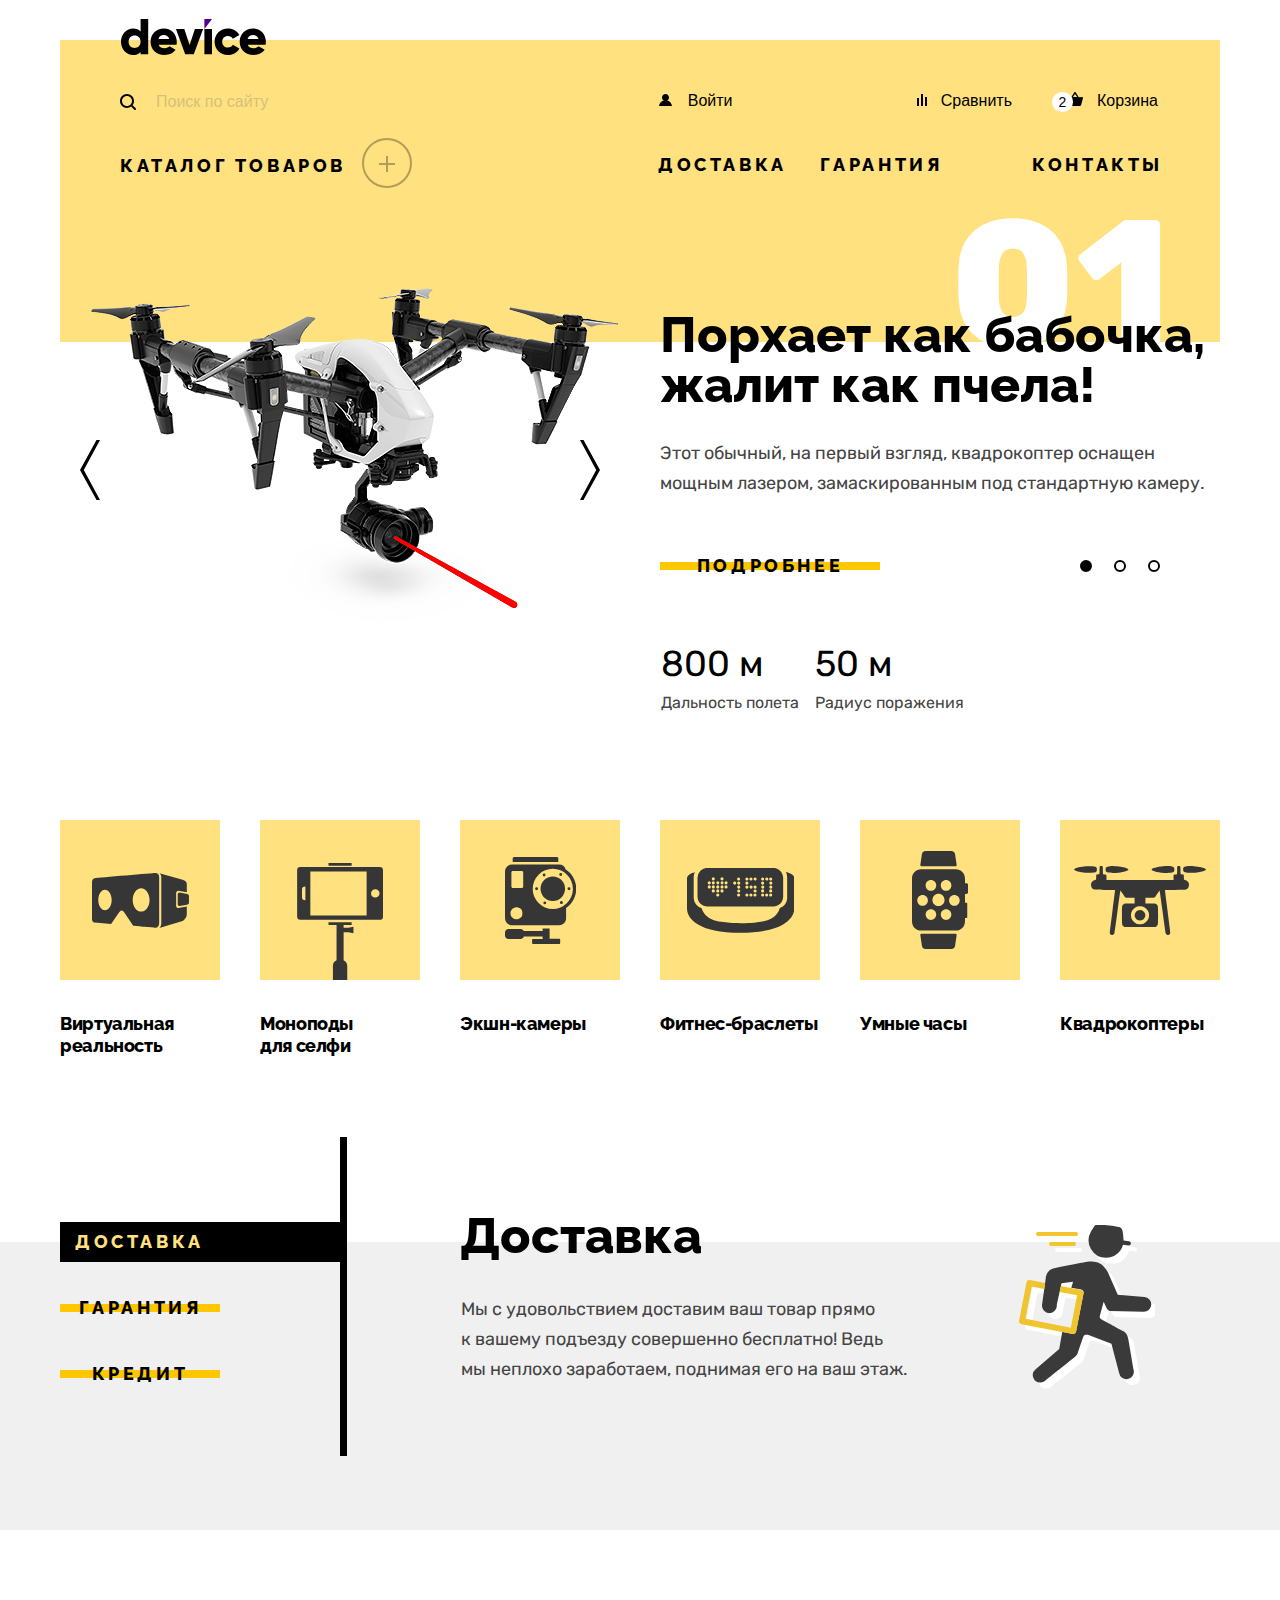
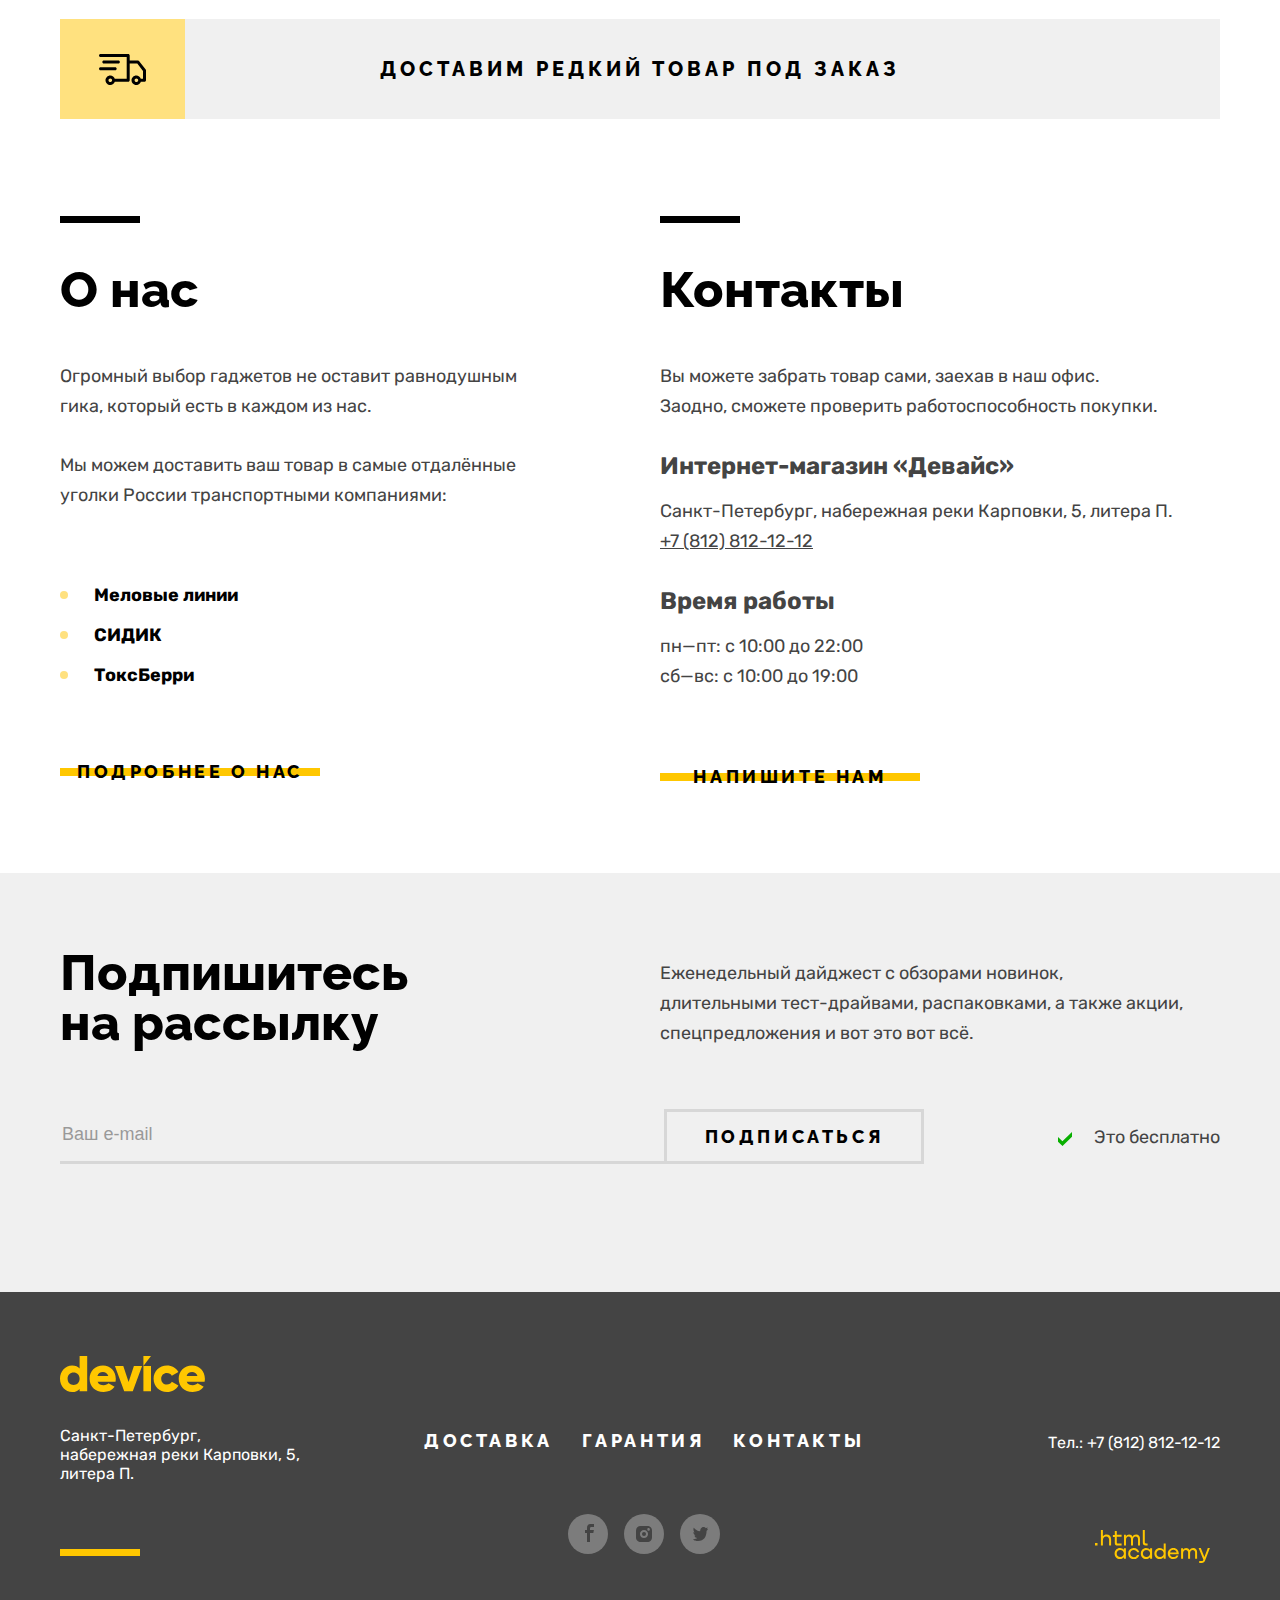
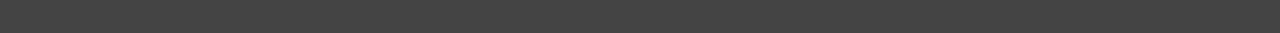
==== commit 32a813ea: "почти финал, осталась пара вопросов" ====
--- a/index.html
+++ b/index.html
@@ -5,7 +5,9 @@
   <meta charset="utf-8">
   <title>HTML Academy: Девайс</title>
   <link rel="stylesheet" href="styles/styles.css">
-  <link rel="stylesheet" href="styles/styles-modal.css">
+  <link rel="icon" href="favicon.ico">
+  <link rel="icon" href="favicon.svg">
+
 
 </head>
 
@@ -36,38 +38,36 @@
             <!--====== SUBCATALOG ======-->
 
             <div class="subcatalog-background">
-              <ul class="subcatalog reset-list">
-                <div class="column-1">
+              <div class="subcatalog-container">
+
+                <ul class="subcatalog column-1 reset-list">
                   <li class="subcatalog-category">
-
                     <a class="subcatalog-category-item" href="#">Виртуальная реальность</a>
                   </li>
                   <li class="subcatalog-category">
-
                     <a class="subcatalog-category-item" href="#">Моноподы для селфи</a>
                   </li>
                   <li class="subcatalog-category">
-
                     <a class="subcatalog-category-item" href="#">Экшн-камеры</a>
                   </li>
-                </div>
-                <div class="column-2">
+                </ul>
+
+                <ul class="subcatalog column-2 reset-list">
                   <li class="subcatalog-category">
-
                     <a class="subcatalog-category-item" href="#">Фитнес-браслеты</a>
                   </li>
                   <li class="subcatalog-category">
-
                     <a class="subcatalog-category-item" href="#">Умные часы</a>
                   </li>
-                </div>
-                <div class="column-3">
+                </ul>
+
+                <ul class="subcatalog column-3 reset-list">
                   <li class="subcatalog-category">
-
                     <a class="subcatalog-category-item" href="#">Квадрокоптеры</a>
                   </li>
-                </div>
-              </ul>
+                </ul>
+
+              </div>
             </div>
           </li>
 
@@ -78,21 +78,21 @@
           <h2 class="visually-hidden">Интерфейс пользователя</h2>
           <ul class="navigation-list reset-list">
             <li class="navigation-user">
-              <button class="login-link" href="#">
+              <button class="login-link">
                 <span class="navigation-user-text">
                   Войти
                 </span>
               </button>
             </li>
             <li class="navigation-user">
-              <button class="compare" href="#">
+              <button class="compare">
                 <span class="navigation-user-text">
                   Сравнить
                 </span>
               </button>
             </li>
             <li class="navigation-user">
-              <button class="basket navigation-user-text" href="#">
+              <button class="basket navigation-user-text">
                 <span class="counter">2</span>
                 Корзина
               </button>
@@ -195,7 +195,8 @@
             </button>
             <ol class="slaider-pagination reset-list">
               <li class="slaider-pagination-item">
-                <button class="slaider-pagination-button-selected slaider-pagination-button reset-list" type="button"></button>
+                <button class="slaider-pagination-button-selected slaider-pagination-button reset-list"
+                  type="button"></button>
                 <span class="visually-hidden">Слайд квадрокоптер</span>
               </li>
               <li class="slaider-pagination-item">
@@ -339,7 +340,8 @@
           <li class="products-category">
             <a class="products-category-item" href="#">
               <div class="background-popular">
-                <img class="img-minipod" src="images/monopod-vector.svg" alt="Моноподы для селфи." width="86" height="117">
+                <img class="img-minipod" src="images/monopod-vector.svg" alt="Моноподы для селфи." width="86"
+                  height="117">
               </div>
               Моноподы<br>для селфи
             </a>
@@ -548,15 +550,32 @@
           <ul class="footer-social-media-list reset-list">
             <li class="footer-social-media-item">
               <a aria-label="Переход на страницу facebook" class="media-button button-fb"
-                href="htpps://facebook.com/htmlcademy/"></a>
+                href="htpps://facebook.com/htmlcademy/">
+                <svg class="media-icon" width="9" height="18" fill="none" xmlns="http://www.w3.org/2000/svg">
+                  <path d="M6.5 3H9V0H5.6C2.8 0 2 1.7 2 4.2V6H0v3h2v9h3V9h3.3l.6-3H5V4.5C5 3.7 5.3 3 6.5 3Z" />
+                </svg>
+              </a>
             </li>
             <li class="footer-social-media-item">
               <a aria-label="Переход на страницу instagram" class="media-button button-inst"
-                href="htpps://instagram.com/htmlcademy/"></a>
+                href="htpps://instagram.com/htmlcademy/">
+                <svg class="media-icon media-icon-inst" width="16" height="16" fill="none"
+                  xmlns="http://www.w3.org/2000/svg">
+                  <path d="M8 10a2 2 0 1 0 0-4 2 2 0 0 0 0 4Z" fill="#444" />
+                  <path
+                    d="M14.7 1.3c-.9-.9-2-1.3-3.4-1.3H4.7C1.9 0 0 1.9 0 4.7v6.6c0 1.4.4 2.6 1.4 3.4.9.9 2 1.3 3.3 1.3h6.6c1.4 0 2.6-.4 3.4-1.3.8-.9 1.3-2 1.3-3.4V4.7c0-1.4-.4-2.6-1.3-3.4ZM8 12.1c-2.2 0-4.1-1.8-4.1-4.1S5.8 3.9 8 3.9c2.2 0 4.1 1.8 4.1 4.1s-1.9 4.1-4.1 4.1Zm4.6-7.4c-.7 0-1.3-.5-1.3-1.3s.5-1.3 1.3-1.3c.7 0 1.3.6 1.3 1.3 0 .7-.6 1.3-1.3 1.3Z" />
+                </svg>
+              </a>
             </li>
             <li class="footer-social-media-item">
               <a aria-label="Переход на страницу twitter" class="media-button button-tw"
-                href="htpps://twitter.com/htmlcademy/"></a>
+                href="htpps://twitter.com/htmlcademy/">
+                <svg class="media-icon media-icon-tw" width="15" height="14" fill="none"
+                  xmlns="http://www.w3.org/2000/svg">
+                  <path
+                    d="M9.7.1c1.5-.5 2.6.3 3.2 1.1.5-.2 1.1-.4 1.7-.6 0 .8-.5 1.4-.8 1.6.7.2 1.2-.4 1.2-.4-.1.9-.9 1.7-1.4 1.9-.2 6.3-2.8 10.4-8.9 10.3h-.4C4 14 .6 13.6 0 12.2c2 .2 3.4-.4 4.1-1.1-.8-.3-2.4-.4-2.6-2.8.3.2.5.3 1.1.2C1.5 7.7.3 7 .4 5c.3.3.9.5 1.2.4C1 5.2-.2 2.3.8.8c1.6 1.7 3.3 3.4 6.3 3.5.2-2.1 1-3.5 2.6-4.2Z" />
+                </svg>
+              </a>
             </li>
           </ul>
         </div>
@@ -567,8 +586,11 @@
           812-12-12</a>
         <a aria-label="Переход на переход на сайт HTML-Академии" class="logo-html-academy"
           href="htpps://htmlcademy.ru/">
-
-          </a>
+          <svg class="logo-html" width="115" height="33" fill="none" xmlns="http://www.w3.org/2000/svg">
+            <path
+              d="M0 12.9v2.6h2.5v-2.6H0ZM11.6 4.5c-1.6 0-2.8.7-3.6 1.7h-.1V0h-2v15.5h2v-5.3c0-2.1 1.3-3.6 3.3-3.6 1.8 0 2.9 1.4 2.9 3.2v5.7h2V9.4c.1-3-1.8-4.9-4.5-4.9ZM26.6 4.8h-4.8V1.1h-2v3.8h-1.9v2h1.9v6c0 1.7 1 2.7 2.7 2.7h4.1v-2h-3.7c-.7 0-1.1-.4-1.1-1.1V6.8h4.8v-2ZM41.1 4.6c-1.6 0-2.9.8-3.5 2.1h-.1c-.6-1.2-1.8-2.1-3.4-2.1-1.4 0-2.5.8-3.1 1.8h-.1V4.8H29v10.6h2V10c0-2 1-3.5 2.6-3.5 1.5 0 2.4 1 2.4 2.6v6.3h2V9.8c0-2.4 1.4-3.3 2.6-3.3 1.5 0 2.4 1 2.4 2.6v6.3h2V8.9c.1-2.5-1.4-4.3-3.9-4.3ZM47.8 12.7c0 1.7 1 2.7 2.8 2.7h2v-2h-1.7c-.7 0-1.1-.4-1.1-1.1V0h-2v12.7ZM28.9 19.7c-.9-1.1-2.2-1.8-3.9-1.8-3.1 0-5.4 2.3-5.4 5.6s2.3 5.6 5.4 5.6c1.8 0 3-.8 3.8-1.9h.1v1.6h2V18.2h-2v1.5Zm-3.6 7.4c-2.2 0-3.6-1.6-3.6-3.6s1.4-3.6 3.6-3.6 3.6 1.6 3.6 3.6c0 1.9-1.4 3.6-3.6 3.6ZM44.2 22c-.5-2.4-2.6-4.1-5.4-4.1a5.4 5.4 0 0 0-5.6 5.6c0 3.1 2.2 5.6 5.6 5.6 2.8 0 4.9-1.8 5.4-4.2h-2.1a3.4 3.4 0 0 1-3.3 2.3c-2.2 0-3.6-1.6-3.6-3.6s1.4-3.6 3.6-3.6c1.6 0 2.8 1 3.3 2.2h2.1V22ZM55.1 19.7c-.9-1.1-2.2-1.8-3.9-1.8-3.1 0-5.4 2.3-5.4 5.6s2.3 5.6 5.4 5.6c1.8 0 3-.8 3.8-1.9h.1v1.6h2V18.2h-2v1.5Zm-3.6 7.4c-2.2 0-3.6-1.6-3.6-3.6s1.4-3.6 3.6-3.6 3.6 1.6 3.6 3.6c0 1.9-1.5 3.6-3.6 3.6ZM68.7 19.8c-.9-1.1-2.2-1.9-3.9-1.9-3.1 0-5.4 2.3-5.4 5.6s2.2 5.6 5.4 5.6c1.7 0 3-.8 3.8-1.8h.1v1.5h2V13.4h-2v6.4Zm-3.6 7.3c-2.2 0-3.6-1.6-3.6-3.6s1.4-3.6 3.6-3.6 3.6 1.6 3.6 3.6c-.1 2-1.5 3.6-3.6 3.6ZM78.3 17.9c-3.3 0-5.5 2.5-5.5 5.6 0 3 2.1 5.6 5.5 5.6 2.5 0 4.5-1.3 5.2-3.6h-2.1c-.5 1-1.6 1.6-3 1.6-1.9 0-3.3-1.3-3.4-2.9h8.8c.2-3.6-2-6.3-5.5-6.3Zm0 1.9c1.7 0 3 1 3.3 2.6h-6.5c.3-1.5 1.5-2.6 3.2-2.6ZM98.2 17.9c-1.6 0-2.9.8-3.6 2h-.1c-.6-1.2-1.8-2-3.4-2-1.4 0-2.5.7-3.1 1.8v-1.5h-1.9v10.6h2v-5.4c0-2 1-3.4 2.6-3.5 1.5 0 2.4 1 2.4 2.6v6.3h2v-5.6c0-2.4 1.4-3.3 2.6-3.3 1.5 0 2.4 1 2.4 2.6v6.3h2v-6.5c.1-2.6-1.4-4.4-3.9-4.4ZM109.4 27l-3.6-8.9h-2.2l4.8 11.6c-.3.9-.7 1.2-1.7 1.2h-2.5v2h2.5c1.8 0 2.8-.8 3.5-2.6l4.7-12.2h-2.1l-3.4 8.9Z" />
+          </svg>
+        </a>
       </section>
     </div>
   </footer>
@@ -584,14 +606,14 @@
           </h3>
           <button class="cross" type="button"></button>
         </header>
-        <main class="modal-main">
+        <div class="modal-main">
           <div class="form-item width-360">
             <header class="modal-name">
               Ваше имя
             </header>
-            <main>
+            <div class="form-item-main">
               <input class="modal-input" type="text" placeholder="Имя Фамилия">
-            </main>
+            </div>
             <footer class="red-text">
               Пожалуйста, представьтесь
             </footer>
@@ -600,9 +622,9 @@
             <header class="modal-e-mail">
               Ваш e-mail:
             </header>
-            <main>
+            <div class="form-item-main">
               <input class="modal-input" type="text" placeholder="krasotka92@mail.ru">
-            </main>
+            </div>
             <footer>
               Забавный у вас адрес
             </footer>
@@ -611,40 +633,40 @@
             <header>
               Что нужно привезти:
             </header>
-            <main>
+            <div class="form-item-main">
               <input class="modal-input" type="text" placeholder="В свободной форме">
-            </main>
+            </div>
           </div>
           <div class="form-item form-counter width-160">
             <header class="quantity">
               Количество:
-              <button class="info-icon" type="button"></span>
+              <button class="info-icon" type="button">
                 <span class="modal-pop-up">
                   Постараемся найти, сколько нужно. Привезём сколько получится по требованиям к провозу багажа.
                 </span>
+              </button>
             </header>
 
-            <main>
+
+            <div class="form-counter-main form-item-main">
               <button class="minus" type="button">
-                <svg class="minus-icon" svg width="16" height="2" viewBox="0 0 16 2" fill="none"
-                  xmlns="http://www.w3.org/2000/svg">
+                <svg class="minus-icon" svg width="16" height="2" viewBox="0 0 16 2" xmlns="http://www.w3.org/2000/svg">
                   <path d="M16 0H0V2H16V0Z" fill="black" />
                 </svg>
                 <span class="visually-hidden">Убавить</span>
               </button>
               <input type="text" value="1">
-              <button class="plus" type="button">
-                <svg class="plus-minus" width="16" height="16" viewBox="0 0 16 16" fill="none"
-                  xmlns="http://www.w3.org/2000/svg">
-                  <path d="M16 7H9V0H7V7H0V9H7V16H9V9H16V7Z" fill="black" />
-                </svg>
+              <button class="plus">
+                <svg width="16" height="16" viewBox="0 0 16 16" fill="none" xmlns="http://www.w3.org/2000/svg">
+                  <path d="M16 7H9V0H7V7H0V9H7V16H9V9H16V7Z" fill="black"/>
+                  </svg>
                 <span class="visually-hidden">Добавить</span>
               </button>
-            </main>
-          </div>
-        </main>
+            </div>
+          </div>
+        </div>
         <footer>
-          <button type="submit" class="service-button service-button-modal" type="button">
+          <button type="submit" class="service-button service-button-modal">
             <span class="background-service-button">
               Отправить
             </span>
--- a/styles/styles.css
+++ b/styles/styles.css
@@ -275,10 +275,6 @@
   color: rgba(255, 255, 255, 0.3);
   border: 0;
 }
-.search-button:focus {
-  color: 2px solid #af4fff;
-  border: 0;
-}
 .catalog:focus {
   outline: 2px solid #af4fff;
   border-radius: 20px;
@@ -1529,9 +1525,9 @@
 .footer-phone:hover {
   color: #FFC700;
 }
-.footer-phone:avtive {
+.footer-phone:active {
   color: #FFC700;
-opacity: 0.3;
+  opacity: 0.3;
 }
 
 .footer-services {
@@ -1565,53 +1561,45 @@
   height: 40px;
   display: flex;
   background-color: rgb(255, 255, 255, 0.3);
-  width: 40px;
-  height: 40px;
   border-radius: 50%;
   margin: 0 8px;
 }
-.button-fb::before {
-  position: absolute;
-  content: url("../images/facebook.svg");
-  width: 9px;
-  height: 18px;
-  float: right;
-  left: 15px;
-  top: 12px;
-}
-
-.button-inst::before {
-  position: absolute;
-  content: url("../images/instagram.svg");
-  width: 16px;
-  height: 16px;
-  float: right;
-  left: 12px;
-  top: 10px;
-}
-
-.button-tw::before {
-  position: absolute;
-  content: url("../images/twitter.svg");
-  width: 15px;
-  height: 14px;
-  float: right;
-  left: 13px;
-  top: 10px;
-}
-
-.logo-html:focus {
+.footer-social-media-item {
+  position: relative;
+}
+.media-icon {
+  position: absolute;
+    top: 10px;
+    fill: #444444;
+    left: 17px;
+}
+
+.logo-html-academy {
+  padding: 10px;
+}
+.logo-html-academy:focus {
   outline: 2px solid #af4fff;
   box-sizing: border-box;
   border-radius: 10px;
   border: none;
 }
+.logo-html-academy:active,
+.logo-html-academy:hover {
+  border: none;
+  outline: none;
+}
+
+.logo-html {
+  fill: #FFC700;
+}
+
 .logo-html:hover {
-  fill: #af4fff;
+  fill: #FFFFFF;
 }
 .logo-html:active {
   color: #FFFFFF;
   opacity: 0.3;
+  outline: none;
 }
 .footer-services::after {
   display: none;
@@ -1635,7 +1623,7 @@
 .footer-services:hover::after {
   display: block;
 }
-.footer-services:hover::active {
+.footer-services:hover:active {
   display: block;
   opacity: 0.3;
 }
@@ -1654,24 +1642,46 @@
   outline: 5px solid #af4fff;
   border-radius: 50%;
   background-color: transparent;
+
+}
+.media-button:focus > .media-icon {
+  fill: #FFFFFF;
 }
 .media-button:hover {
   background-color: #ffc700;
+  outline: none;
+}
+.media-button:hover > .media-icon {
+  fill: #444444;
 }
 .media-button:active {
   background-color: #ffc700;
   opacity: 0.6;
+  outline: none;
+}
+.media-button:active > .media-icon {
+  fill: #444444;
 }
 .media-button:focus:active {
   outline: none;
 }
+.media-icon-tw {
+  left: 13px;
+    top: 13px;
+}
+.media-icon-inst {
+  left: 12px;
+  top: 12px;
+}
+
 /* ====== CATALOG PAGE ====== */
 
 /* ====== CATALOG HEADER ====== */
 
-.catalog-page-header .user-nav {
+.user-nav-catalog {
   margin-bottom: 42px;
 }
+
 .catalog-page-header {
   display: flex;
   flex-direction: column;
@@ -1824,23 +1834,23 @@
   z-index: -1;
 }
 
-.main-inner .background .background-left {
+.background-left {
   flex: 0 0 30%;
   background: #ebebeb;
 }
 
-.main-inner .background .background-left .background-header {
+.background-left .background-header {
   height: 70px;
   width: 100%;
   background-color: #dcdcdc;
 }
 
-.main-inner .background .background-right {
+.background-right {
   flex: 0 0 70%;
   background-color: white;
 }
 
-.main-inner .background .background-right .background-header {
+.background-right .background-header {
   height: 70px;
   width: 100%;
   background-color: #ebebeb;
@@ -1891,7 +1901,7 @@
 
 .toggle-min {
   top: -8px;
-  left: -9x;
+  left: -9px;
 }
 
 .toggle-max {
@@ -2061,6 +2071,7 @@
 }
 
 .catalog-filter-title {
+  position: relative;
   font-weight: bold;
   font-size: 18px;
   letter-spacing: -0.02em;
@@ -2069,6 +2080,24 @@
   margin: 0;
   margin-bottom: 37px;
 }
+
+.catalog-filter-title::before {
+  content: "";
+  position: absolute;
+  width: 200px;
+  height: 2px;
+  background-color: #000000;
+  top: -13px;
+}
+.catalog-filter-title-color:before {
+  content: "";
+  position: absolute;
+  width: 200px;
+  height: 2px;
+  background-color: #000000;
+  top: -2px;
+}
+
 .catalog-filter-title-color {
 padding-top: 10px;
 margin-bottom: 29px;
@@ -2164,7 +2193,16 @@
   max-width: 825px;
   margin-bottom: 5px;
 }
-
+.new:after {
+  position: absolute;
+  border: 0;
+  background: none;
+  content: url("../images/new.svg");
+ width: 60px;
+ height: 60px;
+ top: 27px;
+ right: 27px;
+}
 .content-main {
   display: flex;
   flex-wrap: wrap;
@@ -2199,11 +2237,11 @@
   margin-bottom: 44px;
 }
 
-.catalog-item-link .universal-button {
+.catalog-item .universal-button {
   display: none;
 }
 
-.catalog-item-link:hover .universal-button {
+.catalog-item:hover .universal-button {
   display: block;
 }
 
@@ -2332,10 +2370,10 @@
   padding: 22px 22px;
  }
 .pagination-nav:nth-child(1) {
-margin-right: 169px;
+  margin-right: 169px;
 }
 .pagination-nav:last-child {
-margin-left: 126px;
+  margin-left: 126px;
 }
 .pagination-nav:focus {
   border: 5px solid #af4fff;
@@ -2397,7 +2435,7 @@
   z-index: 11;
   top: 149px;
 }
-.subcatalog {
+.subcatalog-container {
   font-size: 16px;
   line-height: 18px;
   display: flex;
@@ -2583,3 +2621,293 @@
   text-transform: uppercase;
   color: #000000;
 }
+
+/* ====== MODAL ====== */
+
+.modal-window {
+  display: none;
+}
+
+.modal-wrapper {
+  position: fixed;
+  display: flex;
+  justify-content: center;
+  width: 100%;
+  height: 100%;
+  background-color: rgba(255, 255, 255, 0.5);
+  z-index: 100;
+  left: 0;
+  top: 0;
+}
+
+.modal {
+  flex: 0 0 920px;
+  height: 580px;
+  margin: auto;
+  border: 10px solid black;
+  background-color: white;
+  box-sizing: border-box;
+  padding: 65px 69px 65px 68px;
+}
+
+.modal-header {
+  display: flex;
+  justify-content: space-between;
+  margin-bottom: 54px;
+}
+
+.modal-header-text {
+  font-family: "raleway", "verdana", sans-serif;
+  font-style: normal;
+  font-weight: 800;
+  font-size: 50px;
+  line-height: 50px;
+  margin: 0px;
+}
+
+.modal .cross {
+  display: flex;
+  justify-content: center;
+  align-items: center;
+  width: 60px;
+  height: 60px;
+  border: none;
+  margin-right: -17px;
+  background-color: transparent;
+}
+
+.modal .cross:hover {
+  opacity: 0.5;
+}
+
+.modal .cross:focus {
+  box-sizing: border-box;
+  border: 5px solid #af4fff;
+  border-radius: 50%;
+  outline: none;
+}
+
+.modal .cross:focus:hover {
+  border: none;
+}
+
+.modal .cross:active {
+  opacity: 0.2;
+}
+
+.modal .cross:after {
+  width: 26px;
+  height: 26px;
+  content: url("../images/cross.svg");
+}
+
+.modal .modal-main,
+.modal .form-item-main {
+  display: flex;
+  flex-wrap: wrap;
+  justify-content: space-between;
+  margin-bottom: 8px;
+}
+
+.modal .form-item {
+  display: flex;
+  flex-direction: column;
+  justify-content: flex-start;
+  align-items: stretch;
+
+  height: 124px;
+  margin-bottom: 10px;
+}
+
+.form-item > header,
+.form-item > .form-item-main,
+.form-item > footer {
+  margin: 0px;
+}
+
+.form-item > header {
+  flex: 0 0 34px;
+}
+
+.form-item > .form-item-main {
+  flex: 0 0 60px;
+}
+
+.form-item .modal-input {
+  font-family: "rubik", "verdana", sans-serif;
+  font-style: normal;
+  font-weight: normal;
+  font-size: 16px;
+  line-height: 20px;
+
+  width: 100%;
+  height: 100%;
+  padding: 0px 50px 0px 20px;
+
+  border: none;
+  background-color: #f0f0f0;
+  color: rgba(0, 0, 0, 0.6);
+}
+
+.modal .modal-input:focus {
+  outline: none;
+}
+
+.form-item.form-counter .form-item-main {
+  display: flex;
+  flex-wrap: nowrap;
+  flex-direction: row;
+  background-color: #f0f0f0;
+}
+
+.form-counter-main > * {
+  display: block;
+  flex: 0 0 33%;
+  width: 33%;
+  padding: 0px;
+  margin: 0px;
+  border: none;
+  margin: 0 1px;
+}
+
+.form-counter-main input {
+  text-align: center;
+}
+
+.form-item footer {
+  font-family: "rubik", "verdana", sans-serif;
+  font-style: normal;
+  font-weight: normal;
+  font-size: 14px;
+  line-height: 20px;
+  margin-top: 8px;
+  flex: 0 0 30px;
+}
+
+.width-360 {
+  flex: 0 0 360px;
+}
+
+.width-360 {
+  flex: 0 0 360px;
+}
+
+.width-560 {
+  flex: 0 0 560px;
+}
+
+.width-160 {
+  position: relative;
+  flex: 0 0 160px;
+}
+
+.red-text {
+  color: #ff3d3d;
+}
+.service-button.service-button-modal {
+  width: 200px;
+}
+.plus svg {
+  padding-top: 7px;
+  padding-right: 4px;
+  opacity: 0.3;
+}
+.minus svg {
+  opacity: 0.3;
+}
+
+.quantity {
+  display: flex;
+}
+
+.info-icon {
+  background-image: url("../images/info-no-bcg.svg");
+  background-repeat: no-repeat;
+  background-position: center;
+  background-color: #ffe17f;
+  width: 26px;
+  height: 26px;
+  border-radius: 50%;
+  margin-left: 12px;
+  outline: 0;
+  border: none;
+}
+
+.modal-pop-up {
+  display: none;
+  position: absolute;
+  background: #000000;
+  color: #ffffff;
+  font-family: "rubik", "verdana", sans-serif;
+  font-style: normal;
+  font-weight: normal;
+  font-size: 16px;
+  line-height: 20px;
+  width: 162px;
+  top: 35px;
+  right: -14px;
+  padding: 19px;
+  text-align: left;
+}
+
+.modal-pop-up::before {
+  content: url("../images/triangle.svg");
+  position: absolute;
+  top: -15px;
+  right: 35px;
+}
+
+.info-icon:hover .modal-pop-up {
+  display: block;
+}
+
+.modal-name {
+  position: relative;
+}
+.modal-name::after {
+  position: absolute;
+  content: url("../images/user-modal.svg");
+  width: 13px;
+  height: 12px;
+  right: 19px;
+  bottom: -33px;
+}
+.modal-e-mail {
+  position: relative;
+}
+.modal-e-mail::after {
+  position: absolute;
+  content: url("../images/envelope.svg");
+  right: 21px;
+  bottom: -43px;
+}
+.modal-input:hover {
+  background-color: #ebebeb;
+}
+.modal-input:focus {
+  border: 5px solid #af4fff;
+  box-sizing: border-box;
+}
+.modal-input:active {
+  background-color: #ffffff;
+  border: 3px solid #000000;
+  box-sizing: border-box;
+}
+.modal-input:focus:hover {
+  background-color: #ffffff;
+  border: 3px solid #000000;
+  box-sizing: border-box;
+}
+.modal-input:invalid {
+  border: 3px solid #ff3d3d;
+  box-sizing: border-box;
+}
+
+.plus:focus,
+.minus:focus {
+  outline: 2px solid #af4fff;
+  box-sizing: border-box;
+}
+
+
+
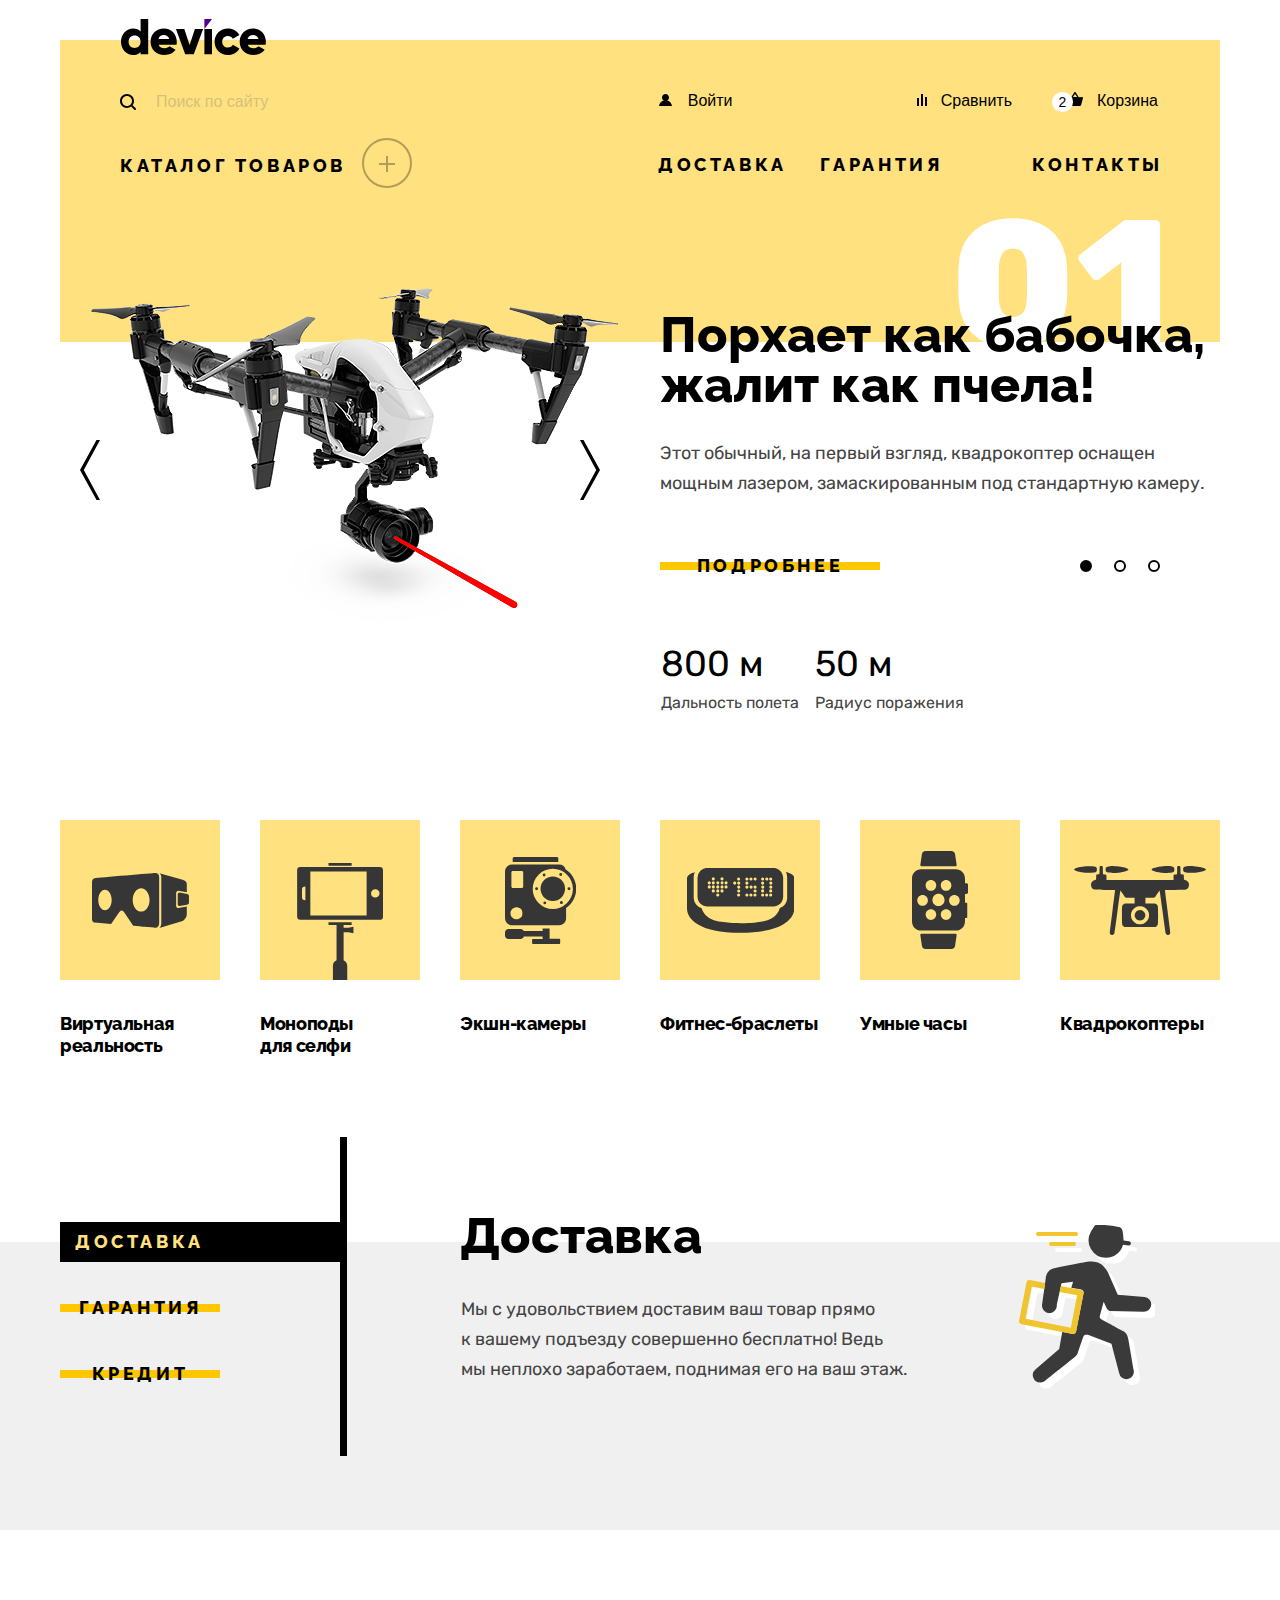
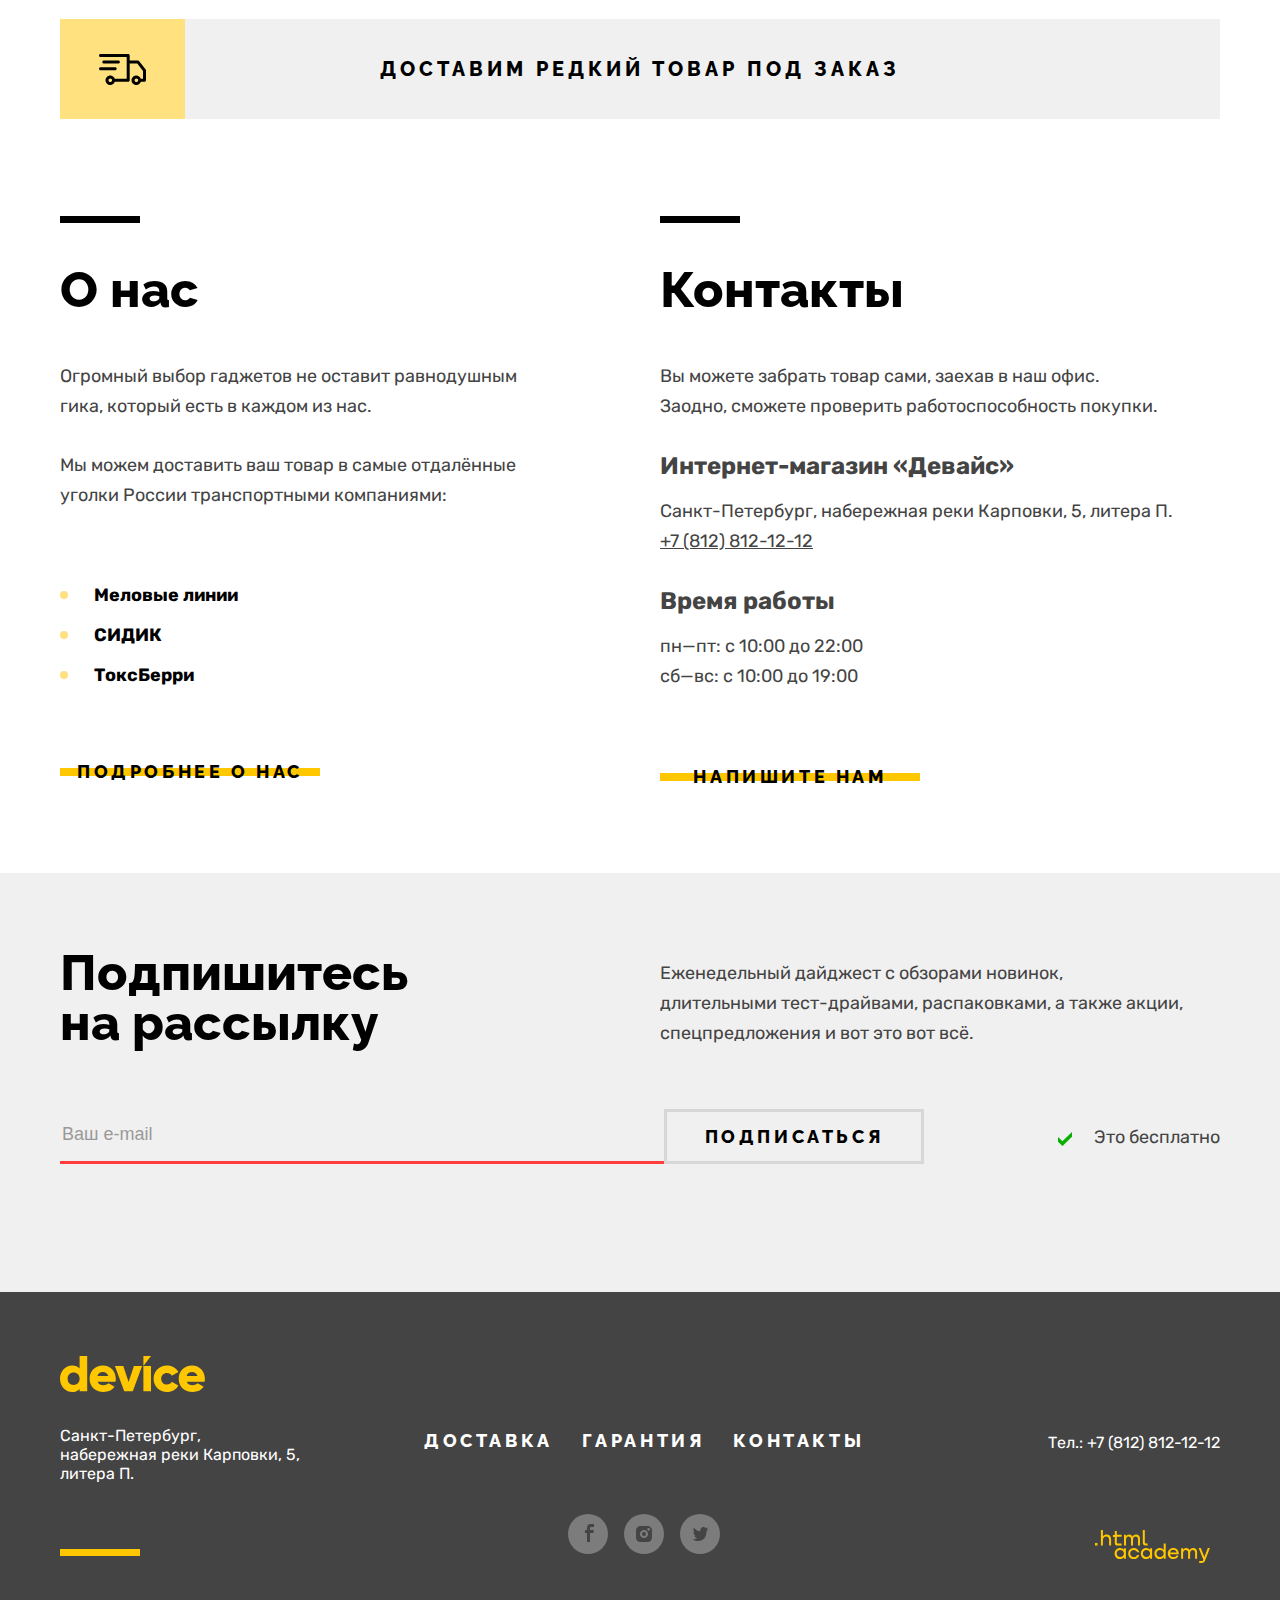
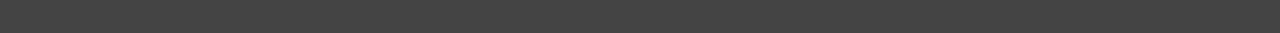
==== commit 6565890b: "внесла правки согласно комментариям" ====
--- a/index.html
+++ b/index.html
@@ -6,7 +6,7 @@
   <title>HTML Academy: Девайс</title>
   <link rel="stylesheet" href="styles/styles.css">
   <link rel="icon" href="favicon.ico">
-  <link rel="icon" href="favicon.svg">
+  <link rel="icon" href="images/favicon.svg">
 
 
 </head>
@@ -22,7 +22,7 @@
             alt="Логотип онлайн-магазина Девайс." width="145" height="36"></a>
         <ul class="main-navigation reset-list">
           <li class="navigation-site">
-            <form class="search" action="htpps://echo.html-academy.ru//" method="post">
+            <form class="search" action="htpps://echo.html-academy.ru" method="post">
               <div class="search-container">
                 <input class="search-box" type="text" id="search-query" name="search-field"
                   placeholder="Поиск по сайту">
@@ -502,9 +502,9 @@
             </span>
           </div>
           <div class="subscribe-form">
-            <form class="e-mail-adress" action="htpps://echo.html-academy.ru//" method="post">
-
-              <input class="address-box" type="text" id="e-mail" name="e-mail-adress" placeholder="Ваш e-mail">
+            <form class="e-mail-adress" action="htpps://echo.html-academy.ru" method="post">
+
+              <input class="address-box" required type="text" id="e-mail" name="e-mail-adress" placeholder="Ваш e-mail">
               <button class="subscribe-button" type="submit">
                 <span class="subscribe-button-text">Подписаться</span>
               </button>
@@ -623,7 +623,7 @@
               Ваш e-mail:
             </header>
             <div class="form-item-main">
-              <input class="modal-input" type="text" placeholder="krasotka92@mail.ru">
+              <input class="modal-input" required type="text" placeholder="krasotka92@mail.ru">
             </div>
             <footer>
               Забавный у вас адрес
@@ -650,7 +650,7 @@
 
             <div class="form-counter-main form-item-main">
               <button class="minus" type="button">
-                <svg class="minus-icon" svg width="16" height="2" viewBox="0 0 16 2" xmlns="http://www.w3.org/2000/svg">
+                <svg class="minus-icon" width="16" height="2" viewBox="0 0 16 2" xmlns="http://www.w3.org/2000/svg">
                   <path d="M16 0H0V2H16V0Z" fill="black" />
                 </svg>
                 <span class="visually-hidden">Убавить</span>
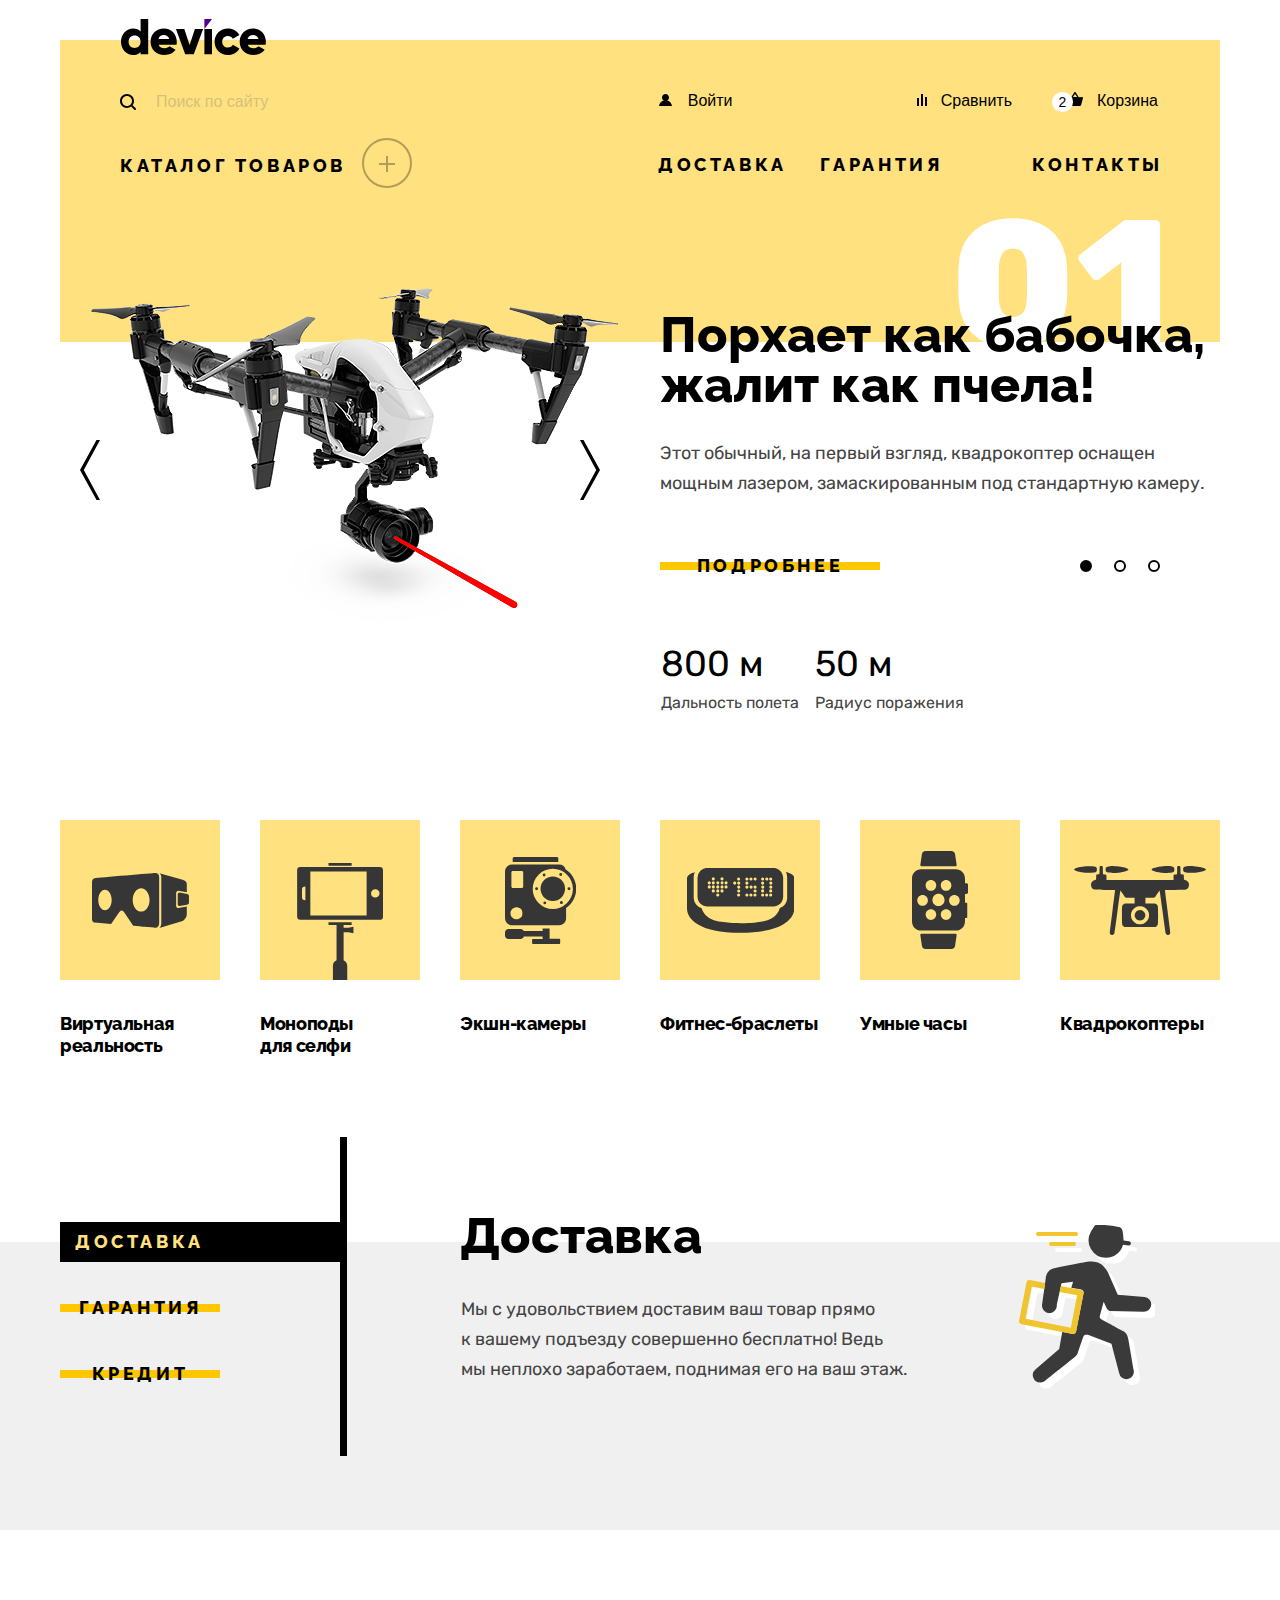
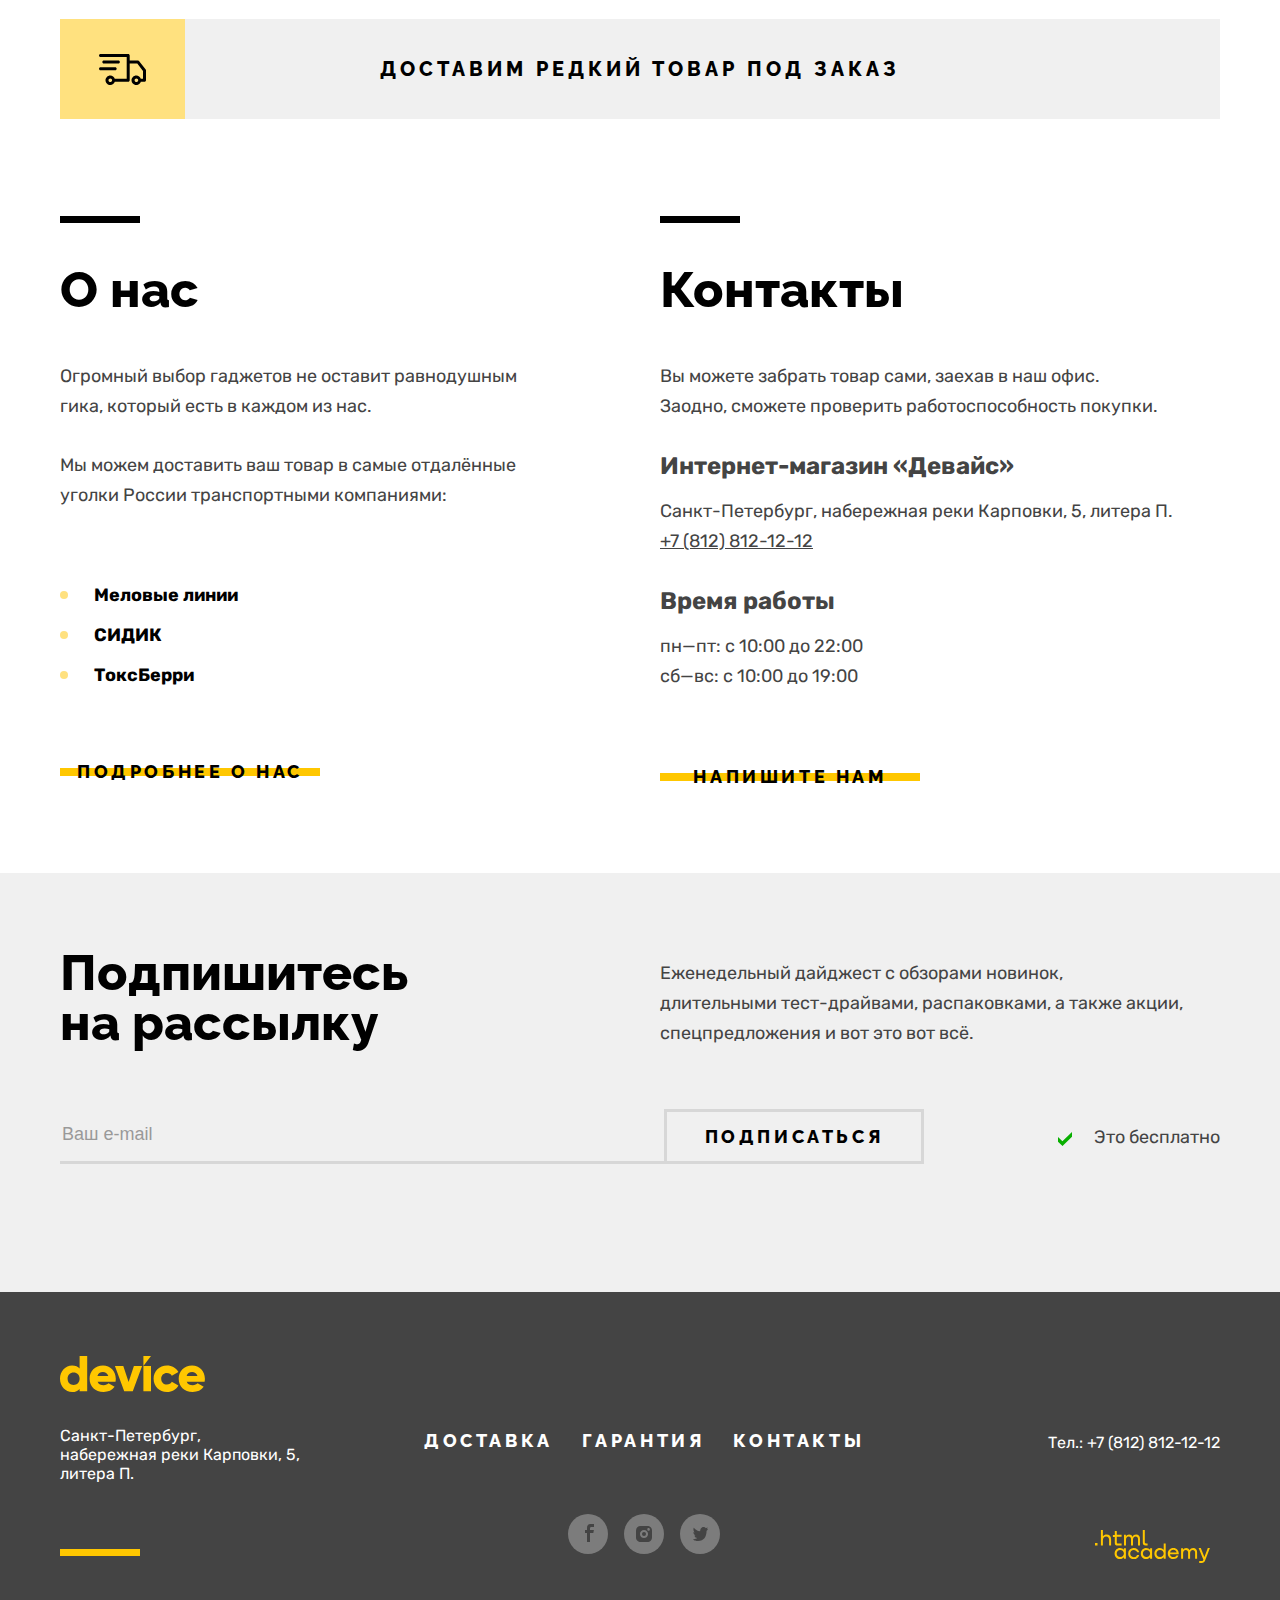
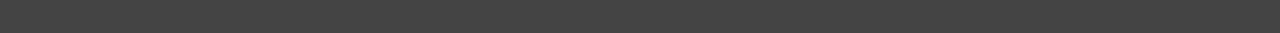
==== commit f6412685: "добавила стили для .input-error" ====
--- a/index.html
+++ b/index.html
@@ -504,7 +504,7 @@
           <div class="subscribe-form">
             <form class="e-mail-adress" action="htpps://echo.html-academy.ru" method="post">
 
-              <input class="address-box" required type="text" id="e-mail" name="e-mail-adress" placeholder="Ваш e-mail">
+              <input class="address-box address-box-input-error" type="text" id="e-mail" name="e-mail-adress" placeholder="Ваш e-mail">
               <button class="subscribe-button" type="submit">
                 <span class="subscribe-button-text">Подписаться</span>
               </button>
@@ -623,7 +623,7 @@
               Ваш e-mail:
             </header>
             <div class="form-item-main">
-              <input class="modal-input" required type="text" placeholder="krasotka92@mail.ru">
+              <input class="modal-input" type="text" placeholder="krasotka92@mail.ru">
             </div>
             <footer>
               Забавный у вас адрес
@@ -634,7 +634,7 @@
               Что нужно привезти:
             </header>
             <div class="form-item-main">
-              <input class="modal-input" type="text" placeholder="В свободной форме">
+              <input class="modal-input modal-input-error" type="text" placeholder="В свободной форме">
             </div>
           </div>
           <div class="form-item form-counter width-160">
--- a/styles/styles.css
+++ b/styles/styles.css
@@ -1295,8 +1295,6 @@
   width: 1160px;
   margin: 0 auto;
   flex-direction: column;
-
-
 }
 
 .subscribe-text {
@@ -1431,6 +1429,10 @@
   float: left;
   margin-right: 22px;
   margin-top: 3px;
+}
+
+.address-box-input-error:not(:placeholder-shown) {
+  border-bottom: 3px solid red;
 }
 
 /* ====== FOOTER ====== */
@@ -2747,6 +2749,9 @@
   border: none;
   background-color: #f0f0f0;
   color: rgba(0, 0, 0, 0.6);
+}
+.modal-input-error:not(:placeholder-shown) {
+  border: 3px solid red;
 }
 
 .modal .modal-input:focus {
